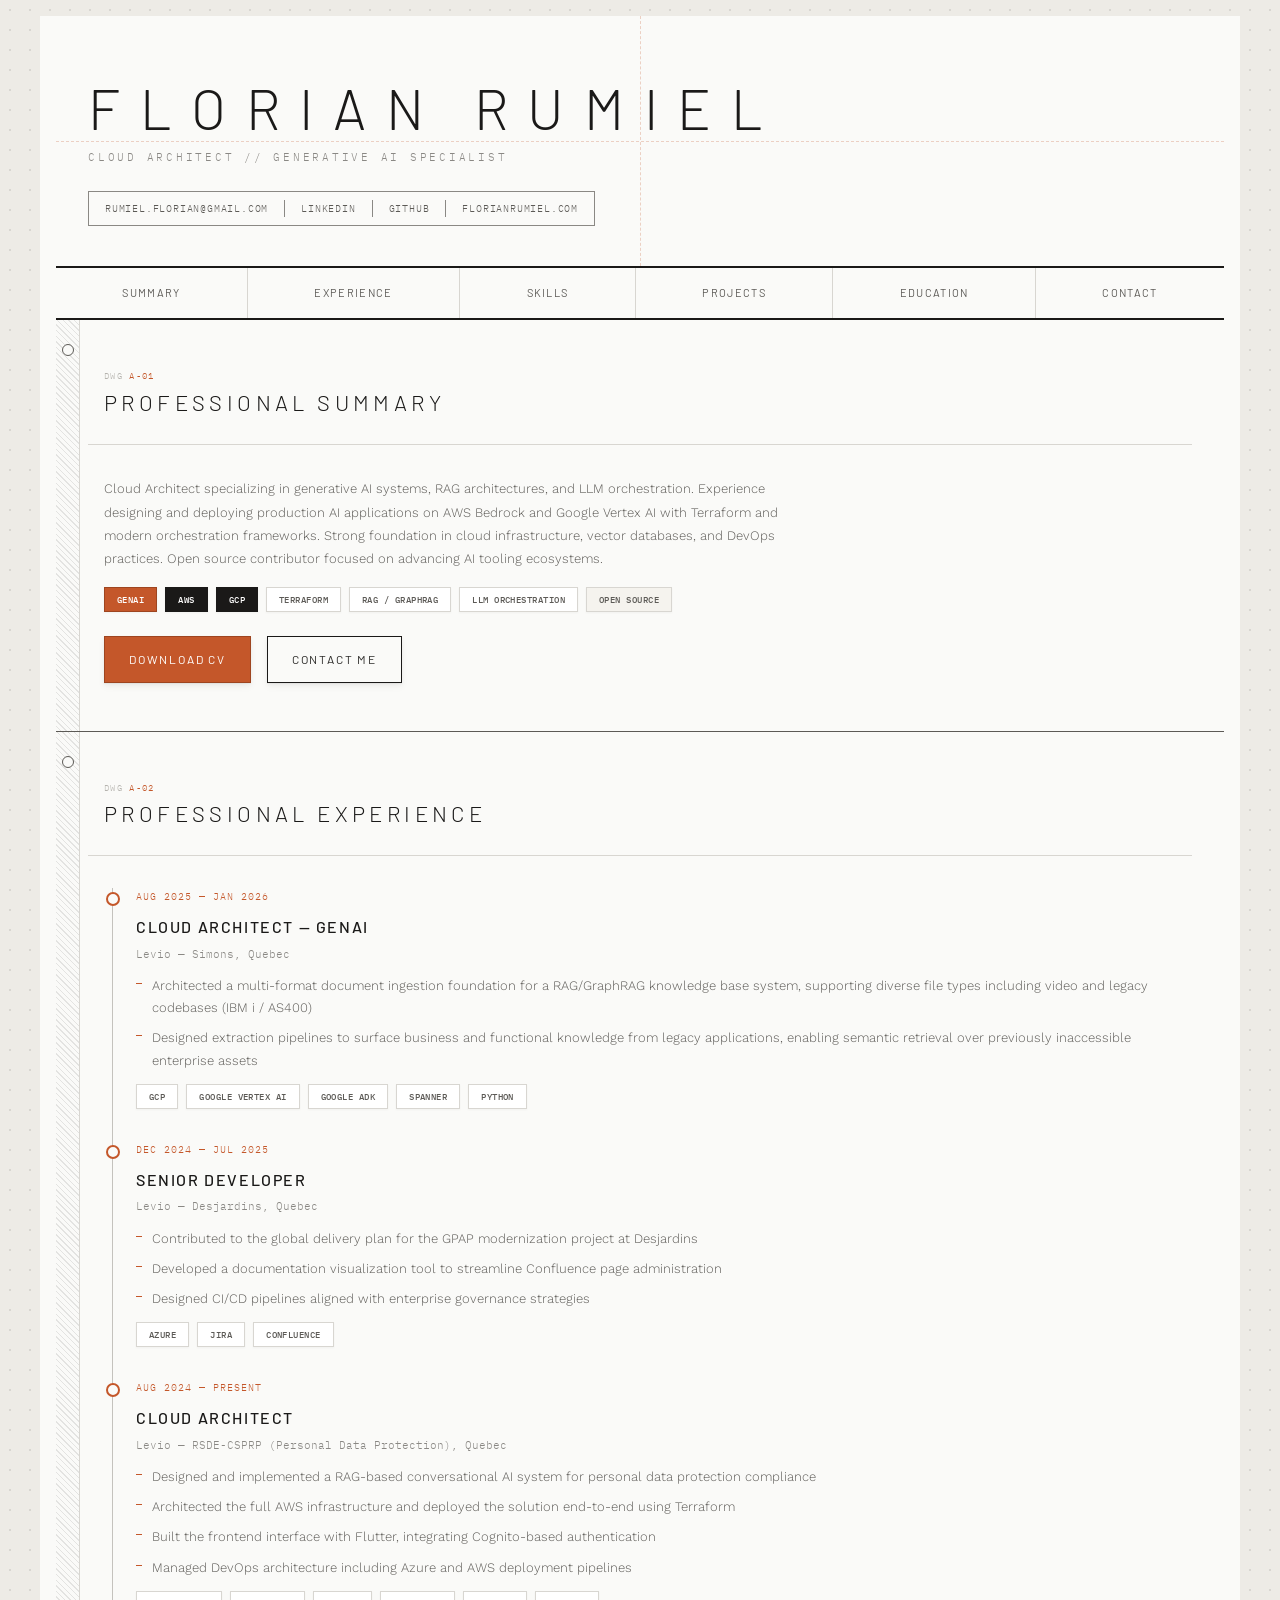
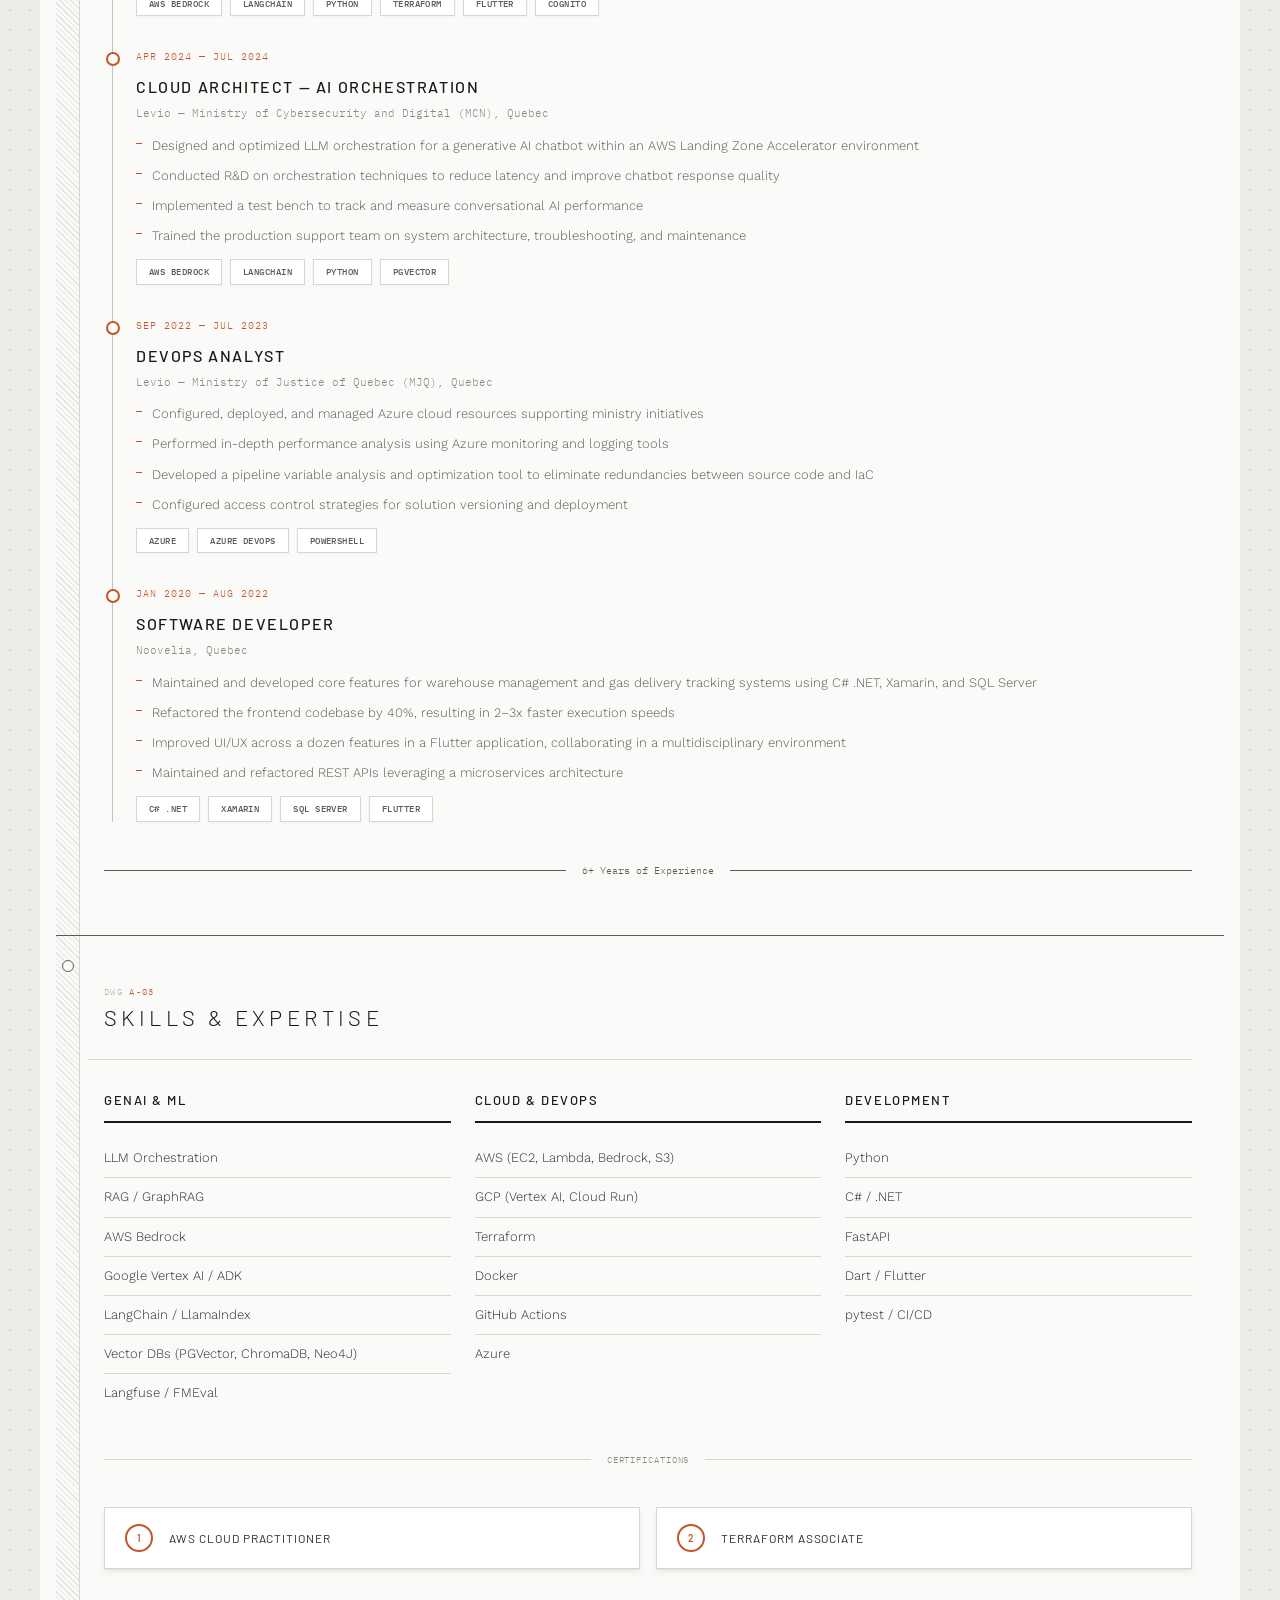
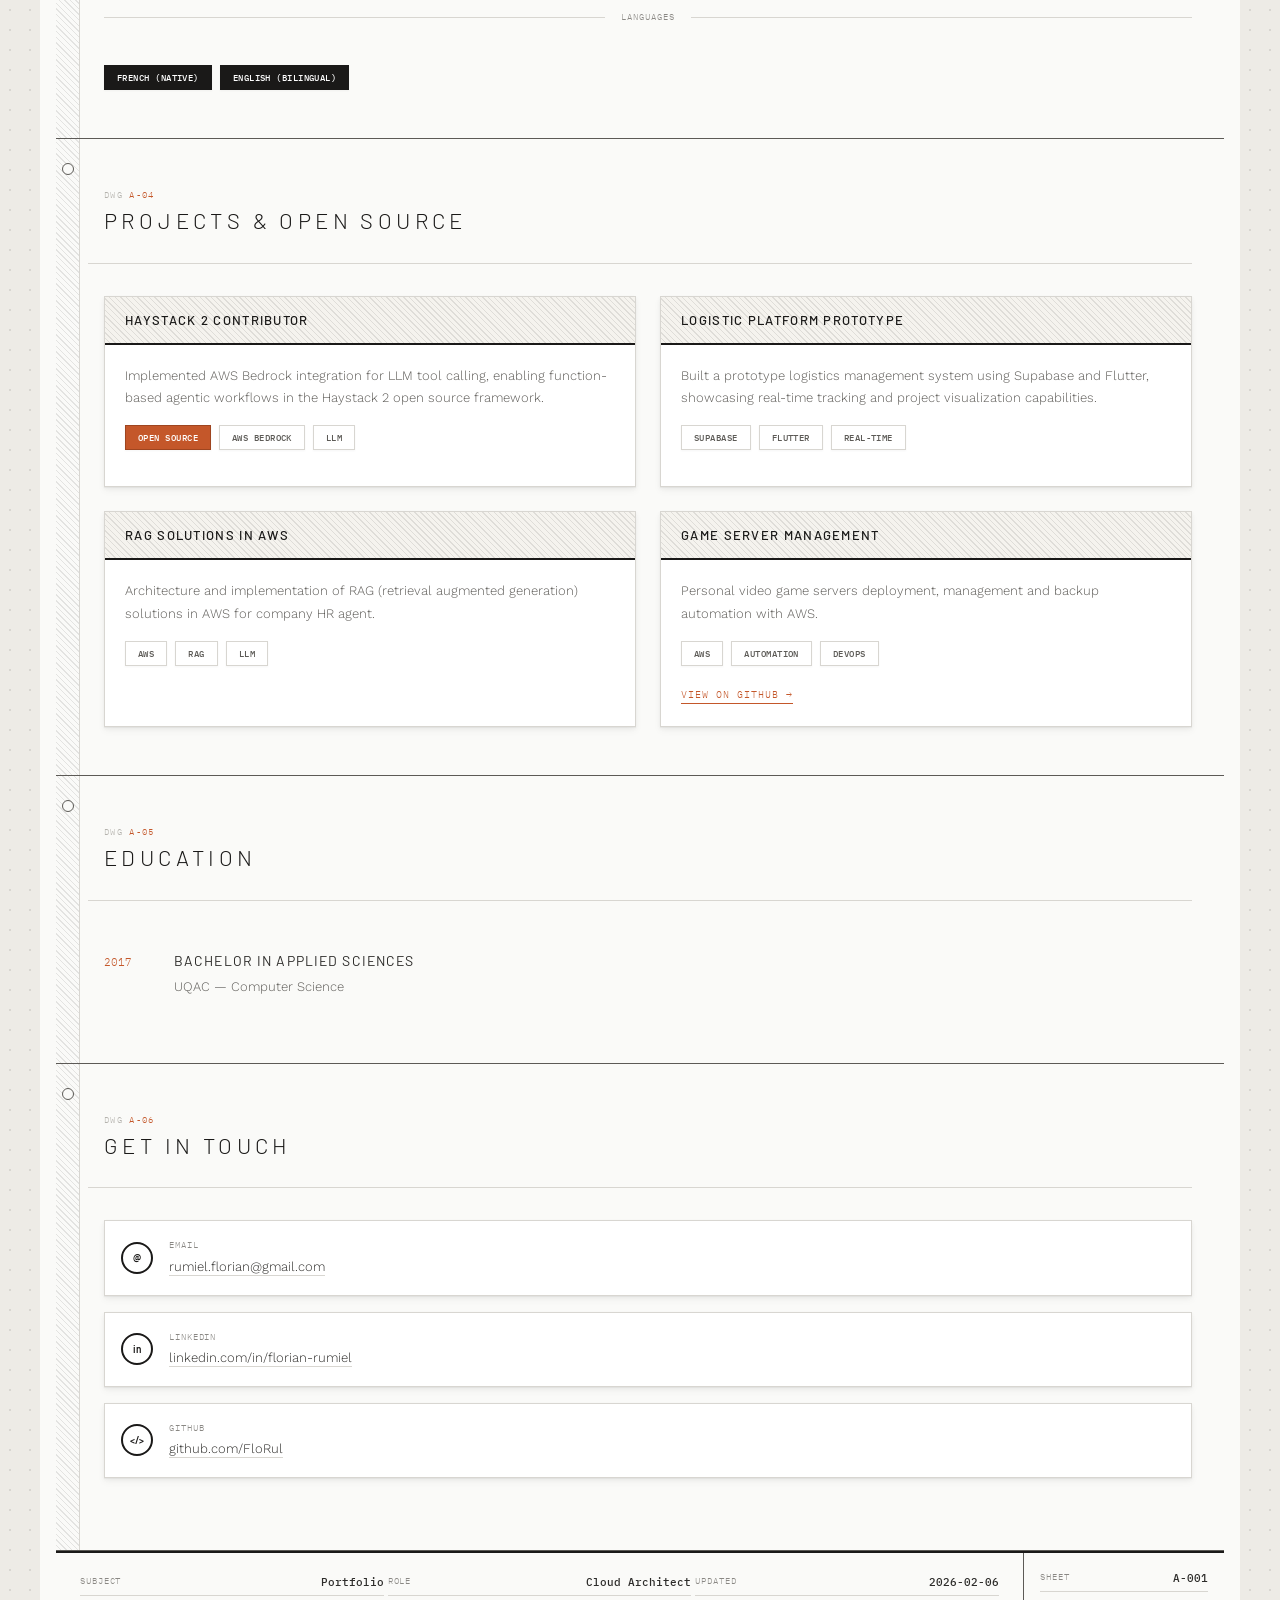
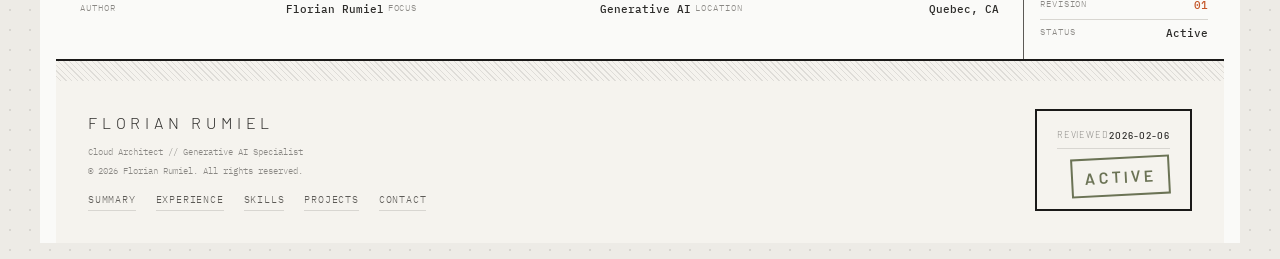
==== index.html @ 0f107bac "Fix: restore 'architect' wording broken by find-and-replace in 3cf6bc6 Co-Authored-By: Claude Opus 5" ====
<!DOCTYPE html>
<html lang="en">

<head>
    <meta charset="UTF-8">
    <meta name="viewport" content="width=device-width, initial-scale=1.0">
    <script src="https://app.rybbit.io/api/script.js" data-site-id="a4388474c2c6" defer></script>
    <title>Florian Rumiel | Cloud Architect &mdash; GenAI Specialist</title>
    <meta name="description"
        content="Florian Rumiel - Cloud Architect specializing in generative AI systems, RAG architectures, LLM orchestration, and cloud infrastructure automation on AWS and GCP">

    <!-- Open Graph Meta Tags -->
    <meta property="og:type" content="website">
    <meta property="og:title" content="Florian Rumiel | Cloud Architect &mdash; GenAI Specialist">
    <meta property="og:description"
        content="Cloud Architect specializing in generative AI systems, RAG architectures, and cloud infrastructure automation">
    <meta property="og:url" content="https://florian-rumiel.com">
    <meta property="og:site_name" content="Florian Rumiel Portfolio">

    <!-- Twitter Card Meta Tags -->
    <meta name="twitter:card" content="summary_large_image">
    <meta name="twitter:title" content="Florian Rumiel | Cloud Architect &mdash; GenAI Specialist">
    <meta name="twitter:description"
        content="Cloud Architect specializing in generative AI systems, RAG architectures, and cloud infrastructure automation">

    <!-- Additional SEO -->
    <meta name="author" content="Florian Rumiel">
    <meta name="keywords"
        content="Cloud Architect, GenAI, RAG Systems, LLM Orchestration, AWS Bedrock, Google Vertex AI, Terraform, Python, LangChain, GraphRAG">
    <link rel="canonical" href="https://florian-rumiel.com">

    <!-- Favicon -->
    <link rel="icon" href="assets/images/favicon.ico">

    <!-- Google Fonts -->
    <link rel="preconnect" href="https://fonts.googleapis.com">
    <link rel="preconnect" href="https://fonts.gstatic.com" crossorigin>
    <link
        href="https://fonts.googleapis.com/css2?family=Barlow:wght@300;400;500;600;700&family=IBM+Plex+Mono:wght@400;500&family=Work+Sans:wght@300;400;500&display=swap"
        rel="stylesheet">

    <!-- Structured Data (JSON-LD) -->
    <script type="application/ld+json">
    {
      "@context": "https://schema.org",
      "@type": "Person",
      "name": "Florian Rumiel",
      "jobTitle": "Cloud Architect - GenAI Specialist",
      "description": "Cloud Architect specializing in generative AI systems, RAG architectures, LLM orchestration, and cloud infrastructure automation",
      "url": "https://florian-rumiel.com",
      "email": "rumiel.florian@gmail.com",
      "alumniOf": [
        {
          "@type": "CollegeOrUniversity",
          "name": "UQAC",
          "address": {
            "@type": "PostalAddress",
            "addressCountry": "CA"
          }
        }
      ],
      "knowsAbout": [
        "Cloud Architecture",
        "Generative AI",
        "RAG Systems",
        "LLM Orchestration",
        "AWS Bedrock",
        "Google Vertex AI",
        "Terraform",
        "Python",
        "LangChain",
        "GraphRAG",
        "Vector Databases"
      ],
      "hasCredential": [
        {
          "@type": "EducationalOccupationalCredential",
          "name": "AWS Cloud Practitioner",
          "credentialCategory": "Professional Certification"
        },
        {
          "@type": "EducationalOccupationalCredential",
          "name": "Terraform Associate",
          "credentialCategory": "Professional Certification"
        }
      ],
      "sameAs": [
        "https://linkedin.com/in/florian-rumiel",
        "https://github.com/FloRul"
      ],
      "worksFor": {
        "@type": "Organization",
        "name": "Levio"
      }
    }
    </script>

    <style>
        /* ============================================
           FLORIAN RUMIEL -- PORTFOLIO
           ============================================
           Structure: Architectural Drawing system
           Background: Wireframe dotted canvas
           Colors: Knolling palette (rust, kraft, ink)
           ============================================ */

        :root {
            /* KNOLLING COLORS -- Surfaces */
            --surface-white: #FFFFFF;
            --surface-paper: #FAFAF8;
            --surface-kraft: #F5F3EE;
            --surface-linen: #EDEBE6;
            --surface-concrete: #E5E3DE;

            /* KNOLLING COLORS -- Shadows */
            --shadow-light: #D8D6D1;
            --shadow-medium: #C4C2BD;
            --shadow-dark: #9E9C97;

            /* KNOLLING COLORS -- Ink */
            --ink-black: #1A1918;
            --ink-dark: #2D2C2A;
            --ink-medium: #5C5A56;
            --ink-light: #8A8884;
            --ink-muted: #B5B3AE;

            /* KNOLLING COLORS -- Accent */
            --accent-rust: #C4572A;
            --accent-rust-light: #D97B52;
            --accent-rust-dark: #9E4520;

            /* KNOLLING COLORS -- Secondary */
            --accent-slate: #5B6B73;
            --accent-olive: #6B7355;

            /* ARCHITECTURAL DRAWING -- Hatching */
            --hatch-color: rgba(26, 25, 24, 0.10);
            --hatch-heavy: rgba(26, 25, 24, 0.20);

            /* ARCHITECTURAL DRAWING -- Line weights */
            --weight-hairline: 0.5px;
            --weight-thin: 1px;
            --weight-medium: 2px;
            --weight-bold: 3px;
            --weight-profile: 4px;

            /* ARCHITECTURAL DRAWING -- Typography */
            --font-heading: 'Barlow', 'Helvetica Neue', sans-serif;
            --font-body: 'Work Sans', 'Helvetica', sans-serif;
            --font-mono: 'IBM Plex Mono', 'Consolas', monospace;

            /* Spacing (4px base) */
            --space-1: 4px;
            --space-2: 8px;
            --space-3: 12px;
            --space-4: 16px;
            --space-5: 20px;
            --space-6: 24px;
            --space-7: 32px;
            --space-8: 40px;
            --space-9: 48px;
            --space-10: 64px;

            /* KNOLLING -- Object shadows */
            --shadow-object:
                0 1px 1px rgba(0, 0, 0, 0.04),
                0 2px 4px rgba(0, 0, 0, 0.04),
                0 4px 8px rgba(0, 0, 0, 0.04);
            --shadow-object-hover:
                0 2px 2px rgba(0, 0, 0, 0.04),
                0 4px 8px rgba(0, 0, 0, 0.06),
                0 8px 16px rgba(0, 0, 0, 0.06);
        }

        /* RESET */
        *,
        *::before,
        *::after {
            box-sizing: border-box;
            margin: 0;
            padding: 0;
        }

        html {
            font-size: 16px;
            scroll-behavior: smooth;
        }

        /* WIREFRAME BACKGROUND -- dotted canvas */
        body {
            font-family: var(--font-body);
            font-size: 0.875rem;
            font-weight: 300;
            line-height: 1.7;
            color: var(--ink-dark);
            background-color: var(--surface-linen);
            background-image: radial-gradient(circle, var(--shadow-light) 1px, transparent 1px);
            background-size: 20px 20px;
            min-height: 100vh;
            -webkit-font-smoothing: antialiased;
        }

        ::selection {
            background: var(--accent-rust);
            color: var(--surface-white);
        }

        a {
            color: var(--accent-rust);
            text-decoration: none;
            transition: color 0.15s ease;
        }

        a:hover {
            color: var(--accent-rust-dark);
        }

        /* ============================================
           DRAWING FRAME (Architectural)
           ============================================ */
        .page-wrapper {
            max-width: 1200px;
            margin: 0 auto;
            background: var(--surface-paper);
        }

        .drawing-frame {
            margin: var(--space-4);
            position: relative;
        }

        /* ============================================
           HEADER
           ============================================ */
        .site-header {
            position: relative;
            padding: var(--space-10) var(--space-7) var(--space-8);
            border-bottom: var(--weight-medium) solid var(--ink-black);
            background:
                linear-gradient(var(--shadow-light) var(--weight-hairline), transparent var(--weight-hairline)),
                linear-gradient(90deg, var(--shadow-light) var(--weight-hairline), transparent var(--weight-hairline)),
                var(--surface-paper);
            background-size: 20px 20px, 20px 20px, 100% 100%;
        }

        .site-header::before {
            content: '';
            position: absolute;
            top: 0;
            bottom: 0;
            left: 50%;
            border-left: var(--weight-hairline) dashed var(--accent-rust);
            opacity: 0.25;
        }

        .site-header::after {
            content: '';
            position: absolute;
            left: 0;
            right: 0;
            top: 50%;
            border-top: var(--weight-hairline) dashed var(--accent-rust);
            opacity: 0.25;
        }

        .header-content {
            position: relative;
            z-index: 1;
        }

        .site-header h1 {
            font-family: var(--font-heading);
            font-size: clamp(2rem, 5vw, 3.5rem);
            font-weight: 300;
            color: var(--ink-black);
            text-transform: uppercase;
            letter-spacing: 0.35em;
            margin-bottom: var(--space-3);
            line-height: 1;
        }

        .site-header .tagline {
            font-family: var(--font-mono);
            font-size: 0.6875rem;
            color: var(--ink-light);
            text-transform: uppercase;
            letter-spacing: 0.25em;
            margin-bottom: var(--space-6);
        }

        .header-meta {
            display: inline-flex;
            align-items: center;
            gap: var(--space-4);
            font-family: var(--font-mono);
            font-size: 0.625rem;
            color: var(--ink-medium);
            text-transform: uppercase;
            letter-spacing: 0.08em;
            border: var(--weight-thin) solid var(--ink-light);
            padding: var(--space-2) var(--space-4);
            background: var(--surface-paper);
            flex-wrap: wrap;
        }

        .header-meta a {
            color: var(--ink-medium);
        }

        .header-meta a:hover {
            color: var(--accent-rust);
        }

        .header-meta span {
            padding-right: var(--space-4);
            border-right: var(--weight-hairline) solid var(--ink-light);
        }

        .header-meta span:last-child {
            padding-right: 0;
            border-right: none;
        }

        /* ============================================
           NAVIGATION
           ============================================ */
        .nav-bar {
            display: flex;
            flex-wrap: wrap;
            border-bottom: var(--weight-medium) solid var(--ink-black);
            position: sticky;
            top: 0;
            z-index: 100;
            background: var(--surface-paper);
        }

        .nav-bar a {
            flex: 1 1 auto;
            padding: var(--space-4) var(--space-5);
            font-family: var(--font-heading);
            font-size: 0.6875rem;
            font-weight: 400;
            text-transform: uppercase;
            letter-spacing: 0.12em;
            color: var(--ink-medium);
            text-decoration: none;
            text-align: center;
            border-right: var(--weight-hairline) solid var(--shadow-light);
            transition: all 0.15s ease;
            position: relative;
        }

        .nav-bar a:last-child {
            border-right: none;
        }

        .nav-bar a:hover {
            background: var(--ink-black);
            color: var(--surface-paper);
        }

        .nav-bar a::after {
            content: '';
            position: absolute;
            bottom: 0;
            left: 0;
            right: 0;
            height: 0;
            background: var(--accent-rust);
            transition: height 0.15s ease;
        }

        .nav-bar a:hover::after {
            height: 2px;
        }

        @media (max-width: 768px) {
            .nav-bar a {
                flex: 1 1 33.33%;
                padding: var(--space-3);
                font-size: 0.5625rem;
            }
        }

        /* ============================================
           SECTIONS
           ============================================ */
        .section {
            padding: var(--space-9) var(--space-7);
            border-bottom: var(--weight-thin) solid var(--ink-medium);
            position: relative;
            background: var(--surface-paper);
        }

        .section::before {
            content: '';
            position: absolute;
            top: 0;
            left: 0;
            width: 24px;
            height: 100%;
            background-image: repeating-linear-gradient(45deg, transparent, transparent 3px, var(--hatch-color) 3px, var(--hatch-color) 4px);
            border-right: var(--weight-thin) solid var(--shadow-light);
        }

        .section::after {
            content: '';
            position: absolute;
            top: var(--space-6);
            left: 6px;
            width: 12px;
            height: 12px;
            background: var(--surface-paper);
            border: var(--weight-thin) solid var(--ink-medium);
            border-radius: 50%;
        }

        .section-header {
            margin-bottom: var(--space-7);
            padding-bottom: var(--space-5);
            border-bottom: var(--weight-hairline) solid var(--shadow-light);
            padding-left: var(--space-4);
        }

        .section-number {
            font-family: var(--font-mono);
            font-size: 0.5625rem;
            color: var(--accent-rust);
            text-transform: uppercase;
            letter-spacing: 0.15em;
            display: block;
            margin-bottom: var(--space-1);
        }

        .section-number::before {
            content: 'DWG ';
            color: var(--ink-muted);
        }

        .section-title {
            font-family: var(--font-heading);
            font-size: 1.375rem;
            font-weight: 300;
            text-transform: uppercase;
            letter-spacing: 0.2em;
            color: var(--ink-black);
            margin-bottom: var(--space-2);
        }

        .section-description {
            font-size: 0.8125rem;
            font-weight: 300;
            color: var(--ink-medium);
            max-width: 680px;
            line-height: 1.8;
        }

        @media (max-width: 768px) {
            .section {
                padding: var(--space-7) var(--space-4) var(--space-7) var(--space-8);
            }
        }

        /* ============================================
           TYPOGRAPHY
           ============================================ */
        h1,
        h2,
        h3,
        h4,
        h5,
        h6 {
            font-family: var(--font-heading);
            font-weight: 300;
            line-height: 1.3;
            color: var(--ink-black);
            text-transform: uppercase;
            letter-spacing: 0.08em;
        }

        h2 {
            font-size: 1.5rem;
            letter-spacing: 0.15em;
        }

        h3 {
            font-size: 1.125rem;
            letter-spacing: 0.12em;
        }

        h4 {
            font-size: 0.9375rem;
            letter-spacing: 0.1em;
            font-weight: 400;
        }

        p {
            margin-bottom: var(--space-4);
        }

        .text-mono {
            font-family: var(--font-mono);
        }

        /* ============================================
           DIMENSION LINES
           ============================================ */
        .dimension {
            display: flex;
            align-items: center;
            color: var(--ink-medium);
            font-family: var(--font-mono);
            font-size: 0.625rem;
            padding: var(--space-2) 0;
        }

        .dimension::before,
        .dimension::after {
            content: '';
            flex: 1;
            height: var(--weight-hairline);
            background: var(--ink-medium);
        }

        .dimension::before {
            margin-right: var(--space-2);
        }

        .dimension::after {
            margin-left: var(--space-2);
        }

        .dimension-value {
            white-space: nowrap;
            padding: 0 var(--space-2);
            background: var(--surface-paper);
        }

        /* ============================================
           BADGES (Knolling-styled)
           ============================================ */
        .badge {
            font-family: var(--font-mono);
            font-size: 0.5625rem;
            font-weight: 500;
            text-transform: uppercase;
            letter-spacing: 0.05em;
            padding: var(--space-1) var(--space-3);
            display: inline-flex;
            align-items: center;
            gap: var(--space-1);
            background: var(--surface-white);
            border: 1px solid var(--shadow-light);
            color: var(--ink-medium);
            box-shadow: 0 1px 2px rgba(0, 0, 0, 0.04);
        }

        .badge-accent {
            background: var(--accent-rust);
            border-color: var(--accent-rust-dark);
            color: var(--surface-white);
        }

        .badge-dark {
            background: var(--ink-black);
            border-color: var(--ink-black);
            color: var(--surface-white);
        }

        .badge-kraft {
            background: var(--surface-kraft);
            border-color: var(--shadow-light);
        }

        .badge-row {
            display: flex;
            flex-wrap: wrap;
            gap: var(--space-2);
        }

        /* ============================================
           CARDS (Knolling object style)
           ============================================ */
        .card {
            background: var(--surface-white);
            border: 1px solid var(--shadow-light);
            box-shadow: var(--shadow-object);
            transition: all 0.2s ease;
        }

        .card:hover {
            transform: translateY(-2px);
            box-shadow: var(--shadow-object-hover);
        }

        .card-header {
            padding: var(--space-3) var(--space-5);
            background: var(--surface-kraft);
            border-bottom: 1px solid var(--shadow-light);
            font-family: var(--font-heading);
            font-size: 0.6875rem;
            font-weight: 500;
            text-transform: uppercase;
            letter-spacing: 0.12em;
            color: var(--ink-dark);
            display: flex;
            align-items: center;
            justify-content: space-between;
        }

        .card-body {
            padding: var(--space-5);
        }

        .card-footer {
            padding: var(--space-3) var(--space-5);
            background: var(--surface-kraft);
            border-top: var(--weight-hairline) solid var(--shadow-light);
            font-family: var(--font-mono);
            font-size: 0.625rem;
            color: var(--ink-light);
        }

        .cards-grid {
            display: grid;
            grid-template-columns: repeat(2, 1fr);
            gap: var(--space-6);
        }

        @media (max-width: 768px) {
            .cards-grid {
                grid-template-columns: 1fr;
            }
        }

        /* ============================================
           BUTTONS
           ============================================ */
        .btn {
            font-family: var(--font-heading);
            font-size: 0.75rem;
            font-weight: 400;
            text-transform: uppercase;
            letter-spacing: 0.15em;
            padding: var(--space-3) var(--space-6);
            border: var(--weight-thin) solid var(--ink-black);
            cursor: pointer;
            display: inline-flex;
            align-items: center;
            justify-content: center;
            gap: var(--space-2);
            text-decoration: none;
            transition: all 0.15s ease;
            background: var(--surface-paper);
            color: var(--ink-dark);
            box-shadow: var(--shadow-object);
        }

        .btn:hover {
            transform: translateY(-1px);
            box-shadow: var(--shadow-object-hover);
            color: var(--ink-dark);
        }

        .btn-primary {
            background: var(--accent-rust);
            border-color: var(--accent-rust-dark);
            color: var(--surface-white);
        }

        .btn-primary:hover {
            background: var(--accent-rust-dark);
            color: var(--surface-white);
        }

        .btn-dark {
            background: var(--ink-black);
            color: var(--surface-paper);
            border-color: var(--ink-black);
        }

        .btn-dark:hover {
            background: var(--ink-dark);
            color: var(--surface-paper);
        }

        .btn-sm {
            font-size: 0.625rem;
            padding: var(--space-2) var(--space-4);
        }

        .button-row {
            display: flex;
            flex-wrap: wrap;
            gap: var(--space-4);
        }

        /* ============================================
           EXPERIENCE TIMELINE
           ============================================ */
        .timeline {
            position: relative;
            padding-left: var(--space-7);
        }

        .timeline::before {
            content: '';
            position: absolute;
            left: 8px;
            top: 0;
            bottom: 0;
            width: var(--weight-thin);
            background: var(--shadow-medium);
        }

        .timeline-item {
            position: relative;
            margin-bottom: var(--space-7);
        }

        .timeline-item::before {
            content: '';
            position: absolute;
            left: calc(-1 * var(--space-7) + 2px);
            top: 4px;
            width: 14px;
            height: 14px;
            background: var(--surface-paper);
            border: var(--weight-medium) solid var(--accent-rust);
            border-radius: 50%;
            z-index: 1;
        }

        .timeline-date {
            font-family: var(--font-mono);
            font-size: 0.625rem;
            color: var(--accent-rust);
            text-transform: uppercase;
            letter-spacing: 0.1em;
            margin-bottom: var(--space-2);
        }

        .timeline-title {
            font-family: var(--font-heading);
            font-size: 1rem;
            font-weight: 500;
            text-transform: uppercase;
            letter-spacing: 0.1em;
            color: var(--ink-black);
            margin-bottom: var(--space-1);
        }

        .timeline-company {
            font-family: var(--font-mono);
            font-size: 0.6875rem;
            color: var(--ink-light);
            margin-bottom: var(--space-3);
        }

        .timeline-body ul {
            list-style: none;
            padding: 0;
        }

        .timeline-body li {
            position: relative;
            padding-left: var(--space-4);
            margin-bottom: var(--space-2);
            font-size: 0.8125rem;
            font-weight: 300;
            color: var(--ink-medium);
            line-height: 1.7;
        }

        .timeline-body li::before {
            content: '';
            position: absolute;
            left: 0;
            top: 8px;
            width: 6px;
            height: var(--weight-thin);
            background: var(--accent-rust);
        }

        .timeline-tech {
            margin-top: var(--space-3);
        }

        /* ============================================
           SKILLS
           ============================================ */
        .skills-grid {
            display: grid;
            grid-template-columns: repeat(3, 1fr);
            gap: var(--space-6);
        }

        @media (max-width: 768px) {
            .skills-grid {
                grid-template-columns: 1fr;
            }
        }

        .skill-category h4 {
            font-family: var(--font-heading);
            font-size: 0.8125rem;
            font-weight: 500;
            text-transform: uppercase;
            letter-spacing: 0.12em;
            color: var(--ink-black);
            padding-bottom: var(--space-3);
            margin-bottom: var(--space-4);
            border-bottom: var(--weight-medium) solid var(--ink-black);
        }

        .skill-list {
            list-style: none;
            padding: 0;
        }

        .skill-list li {
            padding: var(--space-2) 0;
            border-bottom: var(--weight-hairline) solid var(--shadow-light);
            font-size: 0.8125rem;
            font-weight: 300;
            color: var(--ink-dark);
        }

        .skill-list li:last-child {
            border-bottom: none;
        }

        /* ============================================
           CERTIFICATIONS
           ============================================ */
        .cert-grid {
            display: grid;
            grid-template-columns: repeat(2, 1fr);
            gap: var(--space-4);
        }

        @media (max-width: 768px) {
            .cert-grid {
                grid-template-columns: 1fr;
            }
        }

        .cert-item {
            background: var(--surface-white);
            border: 1px solid var(--shadow-light);
            padding: var(--space-4) var(--space-5);
            box-shadow: var(--shadow-object);
            display: flex;
            align-items: center;
            gap: var(--space-4);
            transition: all 0.2s ease;
        }

        .cert-item:hover {
            transform: translateY(-1px);
            box-shadow: var(--shadow-object-hover);
        }

        .cert-marker {
            width: 28px;
            height: 28px;
            border: var(--weight-medium) solid var(--accent-rust);
            border-radius: 50%;
            display: flex;
            align-items: center;
            justify-content: center;
            font-family: var(--font-heading);
            font-size: 0.625rem;
            font-weight: 600;
            color: var(--accent-rust);
            flex-shrink: 0;
        }

        .cert-name {
            font-family: var(--font-heading);
            font-size: 0.75rem;
            font-weight: 400;
            text-transform: uppercase;
            letter-spacing: 0.08em;
            color: var(--ink-dark);
        }

        /* ============================================
           PROJECTS
           ============================================ */
        .projects-grid {
            display: grid;
            grid-template-columns: repeat(2, 1fr);
            gap: var(--space-6);
        }

        @media (max-width: 768px) {
            .projects-grid {
                grid-template-columns: 1fr;
            }
        }

        .project-card {
            background: var(--surface-white);
            border: 1px solid var(--shadow-light);
            box-shadow: var(--shadow-object);
            transition: all 0.2s ease;
        }

        .project-card:hover {
            transform: translateY(-2px);
            box-shadow: var(--shadow-object-hover);
        }

        .project-card-header {
            padding: var(--space-3) var(--space-5);
            background-image: repeating-linear-gradient(45deg, transparent, transparent 3px, var(--hatch-color) 3px, var(--hatch-color) 4px);
            background-color: var(--surface-kraft);
            border-bottom: var(--weight-medium) solid var(--ink-black);
            font-family: var(--font-heading);
            font-size: 0.8125rem;
            font-weight: 500;
            text-transform: uppercase;
            letter-spacing: 0.1em;
            color: var(--ink-black);
        }

        .project-card-body {
            padding: var(--space-5);
        }

        .project-card-body p {
            font-size: 0.8125rem;
            font-weight: 300;
            color: var(--ink-medium);
            line-height: 1.7;
            margin-bottom: var(--space-4);
        }

        .project-link {
            font-family: var(--font-mono);
            font-size: 0.625rem;
            color: var(--accent-rust);
            text-transform: uppercase;
            letter-spacing: 0.1em;
            text-decoration: none;
            border-bottom: var(--weight-thin) solid var(--accent-rust);
            padding-bottom: 2px;
        }

        .project-link:hover {
            color: var(--accent-rust-dark);
            border-color: var(--accent-rust-dark);
        }

        /* ============================================
           EDUCATION
           ============================================ */
        .education-item {
            display: flex;
            gap: var(--space-5);
            align-items: baseline;
            padding: var(--space-4) 0;
            border-bottom: var(--weight-hairline) solid var(--shadow-light);
        }

        .education-item:last-child {
            border-bottom: none;
        }

        .edu-year {
            font-family: var(--font-mono);
            font-size: 0.6875rem;
            color: var(--accent-rust);
            min-width: 50px;
            flex-shrink: 0;
        }

        .edu-title {
            font-family: var(--font-heading);
            font-size: 0.875rem;
            font-weight: 400;
            text-transform: uppercase;
            letter-spacing: 0.08em;
            color: var(--ink-dark);
        }

        .edu-detail {
            font-size: 0.8125rem;
            font-weight: 300;
            color: var(--ink-medium);
            margin-top: var(--space-1);
        }

        /* ============================================
           CONTACT
           ============================================ */
        .contact-grid {
            display: grid;
            grid-template-columns: 1fr;
            gap: var(--space-7);
        }

        .contact-item {
            display: flex;
            align-items: center;
            gap: var(--space-4);
            padding: var(--space-4);
            background: var(--surface-white);
            border: 1px solid var(--shadow-light);
            box-shadow: var(--shadow-object);
            transition: all 0.2s ease;
        }

        .contact-item:hover {
            transform: translateY(-1px);
            box-shadow: var(--shadow-object-hover);
        }

        .contact-marker {
            width: 32px;
            height: 32px;
            border: var(--weight-medium) solid var(--ink-black);
            border-radius: 50%;
            display: flex;
            align-items: center;
            justify-content: center;
            font-family: var(--font-heading);
            font-size: 0.625rem;
            font-weight: 600;
            color: var(--ink-black);
            flex-shrink: 0;
        }

        .contact-label {
            font-family: var(--font-mono);
            font-size: 0.5625rem;
            text-transform: uppercase;
            letter-spacing: 0.1em;
            color: var(--ink-light);
            display: block;
            margin-bottom: 2px;
        }

        .contact-value {
            font-family: var(--font-body);
            font-size: 0.8125rem;
            color: var(--ink-dark);
        }

        .contact-value a {
            color: var(--ink-dark);
            border-bottom: var(--weight-hairline) solid var(--shadow-light);
            padding-bottom: 1px;
        }

        .contact-value a:hover {
            color: var(--accent-rust);
            border-color: var(--accent-rust);
        }

        /* ============================================
           TITLE BLOCK (Architectural)
           ============================================ */
        .title-block {
            display: grid;
            grid-template-columns: 1fr auto;
            border-top: var(--weight-medium) solid var(--ink-black);
            font-family: var(--font-mono);
            font-size: 0.6875rem;
        }

        .title-block-main {
            padding: var(--space-4) var(--space-6);
            display: grid;
            grid-template-columns: 1fr 1fr 1fr;
            gap: var(--space-1);
            border-right: var(--weight-thin) solid var(--ink-medium);
        }

        .title-block-info {
            padding: var(--space-3) var(--space-4);
            min-width: 200px;
        }

        .title-block-row {
            display: flex;
            justify-content: space-between;
            padding: var(--space-1) 0;
            border-bottom: var(--weight-hairline) solid var(--shadow-light);
        }

        .title-block-row:last-child {
            border-bottom: none;
        }

        .title-block-label {
            font-size: 0.5625rem;
            text-transform: uppercase;
            letter-spacing: 0.1em;
            color: var(--ink-light);
        }

        .title-block-value {
            font-weight: 500;
            color: var(--ink-dark);
        }

        @media (max-width: 768px) {
            .title-block {
                grid-template-columns: 1fr;
            }

            .title-block-main {
                grid-template-columns: 1fr;
                border-right: none;
                border-bottom: var(--weight-thin) solid var(--ink-medium);
            }
        }

        /* ============================================
           FOOTER (Architectural)
           ============================================ */
        .site-footer {
            padding: var(--space-7);
            background: var(--surface-kraft);
            border-top: var(--weight-medium) solid var(--ink-black);
            position: relative;
        }

        .site-footer::before {
            content: '';
            position: absolute;
            top: 0;
            left: 0;
            right: 0;
            height: 20px;
            background-image: repeating-linear-gradient(45deg, transparent, transparent 3px, var(--hatch-color) 3px, var(--hatch-color) 4px);
        }

        .footer-content {
            display: grid;
            grid-template-columns: 1fr auto;
            gap: var(--space-7);
            align-items: end;
            margin-top: var(--space-4);
        }

        .footer-logo {
            font-family: var(--font-heading);
            font-size: 1rem;
            font-weight: 300;
            color: var(--ink-dark);
            letter-spacing: 0.3em;
            text-transform: uppercase;
            margin-bottom: var(--space-2);
        }

        .site-footer p {
            font-family: var(--font-mono);
            font-size: 0.5625rem;
            color: var(--ink-light);
            margin-bottom: var(--space-1);
        }

        .footer-links {
            display: flex;
            gap: var(--space-5);
            margin-top: var(--space-3);
        }

        .footer-links a {
            font-family: var(--font-mono);
            font-size: 0.625rem;
            color: var(--ink-medium);
            text-transform: uppercase;
            letter-spacing: 0.08em;
            text-decoration: none;
            border-bottom: var(--weight-hairline) solid var(--shadow-light);
            padding-bottom: 2px;
            transition: all 0.15s ease;
        }

        .footer-links a:hover {
            color: var(--accent-rust);
            border-color: var(--accent-rust);
        }

        .footer-stamp {
            text-align: right;
            padding: var(--space-3) var(--space-5);
            border: var(--weight-medium) solid var(--ink-black);
            font-family: var(--font-heading);
            font-size: 0.625rem;
            text-transform: uppercase;
            letter-spacing: 0.1em;
            color: var(--ink-dark);
        }

        .footer-stamp .stamp-status {
            font-size: 1rem;
            font-weight: 600;
            letter-spacing: 0.2em;
            color: var(--accent-olive);
            border: var(--weight-medium) solid var(--accent-olive);
            padding: var(--space-1) var(--space-3);
            display: inline-block;
            margin-top: var(--space-2);
            transform: rotate(-3deg);
        }

        @media (max-width: 768px) {
            .footer-content {
                grid-template-columns: 1fr;
            }

            .footer-stamp {
                text-align: left;
            }
        }

        /* ============================================
           UTILITIES
           ============================================ */
        .mb-sm {
            margin-bottom: var(--space-2);
        }

        .mb-md {
            margin-bottom: var(--space-4);
        }

        .mb-lg {
            margin-bottom: var(--space-6);
        }

        .mt-md {
            margin-top: var(--space-4);
        }

        .mt-lg {
            margin-top: var(--space-6);
        }

        .divider {
            display: flex;
            align-items: center;
            gap: var(--space-4);
            padding: var(--space-4) 0;
        }

        .divider::before,
        .divider::after {
            content: '';
            flex: 1;
            height: var(--weight-hairline);
            background: var(--shadow-light);
        }

        .divider-symbol {
            font-family: var(--font-mono);
            font-size: 0.5625rem;
            color: var(--ink-light);
            letter-spacing: 0.1em;
        }

        .content-pad {
            padding-left: var(--space-4);
        }

        /* Skip nav for accessibility */
        .skip-nav {
            position: absolute;
            top: -40px;
            left: 0;
            background: var(--ink-black);
            color: var(--surface-white);
            padding: var(--space-2) var(--space-4);
            z-index: 1000;
            font-family: var(--font-mono);
            font-size: 0.75rem;
        }

        .skip-nav:focus {
            top: 0;
        }

        /* Scrollbar */
        ::-webkit-scrollbar {
            width: 8px;
            height: 8px;
        }

        ::-webkit-scrollbar-track {
            background: var(--surface-kraft);
        }

        ::-webkit-scrollbar-thumb {
            background: var(--shadow-medium);
        }

        ::-webkit-scrollbar-thumb:hover {
            background: var(--shadow-dark);
        }
    </style>
</head>

<body>
    <a href="#main-content" class="skip-nav">Skip to main content</a>

    <div class="page-wrapper">
        <div class="drawing-frame">

            <!-- HEADER -->
            <header class="site-header">
                <div class="header-content">
                    <h1>Florian Rumiel</h1>
                    <p class="tagline">Cloud Architect // Generative AI Specialist</p>
                    <div class="header-meta">
                        <span><a href="mailto:rumiel.florian@gmail.com">rumiel.florian@gmail.com</a></span>
                        <span><a href="https://linkedin.com/in/florian-rumiel" target="_blank"
                                rel="noopener">LinkedIn</a></span>
                        <span><a href="https://github.com/FloRul" target="_blank" rel="noopener">GitHub</a></span>
                        <span><a href="https://florian-rumiel.com">florianrumiel.com</a></span>
                    </div>
                </div>
            </header>

            <!-- NAVIGATION -->
            <nav class="nav-bar" role="navigation" aria-label="Main navigation">
                <a href="#summary">Summary</a>
                <a href="#experience">Experience</a>
                <a href="#skills">Skills</a>
                <a href="#projects">Projects</a>
                <a href="#education">Education</a>
                <a href="#contact">Contact</a>
            </nav>

            <!-- MAIN CONTENT -->
            <main id="main-content">

                <!-- 01. PROFESSIONAL SUMMARY -->
                <section class="section" id="summary">
                    <div class="section-header">
                        <span class="section-number">A-01</span>
                        <h2 class="section-title">Professional Summary</h2>
                    </div>
                    <div class="content-pad">
                        <p class="section-description">
                            Cloud Architect specializing in generative AI systems, RAG architectures, and LLM
                            orchestration. Experience designing and deploying production AI applications on AWS Bedrock
                            and Google Vertex AI with Terraform and modern orchestration frameworks. Strong foundation
                            in
                            cloud infrastructure, vector databases, and DevOps practices. Open source contributor
                            focused
                            on advancing AI tooling ecosystems.
                        </p>
                        <div class="badge-row mt-md">
                            <span class="badge badge-accent">GenAI</span>
                            <span class="badge badge-dark">AWS</span>
                            <span class="badge badge-dark">GCP</span>
                            <span class="badge">Terraform</span>
                            <span class="badge">RAG / GraphRAG</span>
                            <span class="badge">LLM Orchestration</span>
                            <span class="badge badge-kraft">Open Source</span>
                        </div>
                        <div class="button-row mt-lg">
                            <a href="resume/resume.pdf" class="btn btn-primary" download>Download CV</a>
                            <a href="#contact" class="btn">Contact Me</a>
                        </div>
                    </div>
                </section>

                <!-- 02. PROFESSIONAL EXPERIENCE -->
                <section class="section" id="experience">
                    <div class="section-header">
                        <span class="section-number">A-02</span>
                        <h2 class="section-title">Professional Experience</h2>
                    </div>
                    <div class="content-pad">
                        <div class="timeline">

                            <div class="timeline-item">
                                <div class="timeline-date">Aug 2025 &mdash; Jan 2026</div>
                                <div class="timeline-title">Cloud Architect &mdash; GenAI</div>
                                <div class="timeline-company">Levio &mdash; Simons, Quebec</div>
                                <div class="timeline-body">
                                    <ul>
                                        <li>Architected a multi-format document ingestion foundation for a RAG/GraphRAG
                                            knowledge base system, supporting diverse file types including video and
                                            legacy codebases (IBM i / AS400)</li>
                                        <li>Designed extraction pipelines to surface business and functional knowledge
                                            from legacy applications, enabling semantic retrieval over previously
                                            inaccessible enterprise assets</li>
                                    </ul>
                                    <div class="badge-row timeline-tech">
                                        <span class="badge">GCP</span>
                                        <span class="badge">Google Vertex AI</span>
                                        <span class="badge">Google ADK</span>
                                        <span class="badge">Spanner</span>
                                        <span class="badge">Python</span>
                                    </div>
                                </div>
                            </div>

                            <div class="timeline-item">
                                <div class="timeline-date">Dec 2024 &mdash; Jul 2025</div>
                                <div class="timeline-title">Senior Developer</div>
                                <div class="timeline-company">Levio &mdash; Desjardins, Quebec</div>
                                <div class="timeline-body">
                                    <ul>
                                        <li>Contributed to the global delivery plan for the GPAP modernization project
                                            at Desjardins</li>
                                        <li>Developed a documentation visualization tool to streamline Confluence page
                                            administration</li>
                                        <li>Designed CI/CD pipelines aligned with enterprise governance strategies</li>
                                    </ul>
                                    <div class="badge-row timeline-tech">
                                        <span class="badge">Azure</span>
                                        <span class="badge">Jira</span>
                                        <span class="badge">Confluence</span>
                                    </div>
                                </div>
                            </div>

                            <div class="timeline-item">
                                <div class="timeline-date">Aug 2024 &mdash; Present</div>
                                <div class="timeline-title">Cloud Architect</div>
                                <div class="timeline-company">Levio &mdash; RSDE-CSPRP (Personal Data Protection),
                                    Quebec</div>
                                <div class="timeline-body">
                                    <ul>
                                        <li>Designed and implemented a RAG-based conversational AI system for personal
                                            data protection compliance</li>
                                        <li>Architected the full AWS infrastructure and deployed the solution
                                            end-to-end
                                            using Terraform</li>
                                        <li>Built the frontend interface with Flutter, integrating Cognito-based
                                            authentication</li>
                                        <li>Managed DevOps architecture including Azure and AWS deployment pipelines
                                        </li>
                                    </ul>
                                    <div class="badge-row timeline-tech">
                                        <span class="badge">AWS Bedrock</span>
                                        <span class="badge">LangChain</span>
                                        <span class="badge">Python</span>
                                        <span class="badge">Terraform</span>
                                        <span class="badge">Flutter</span>
                                        <span class="badge">Cognito</span>
                                    </div>
                                </div>
                            </div>

                            <div class="timeline-item">
                                <div class="timeline-date">Apr 2024 &mdash; Jul 2024</div>
                                <div class="timeline-title">Cloud Architect &mdash; AI Orchestration</div>
                                <div class="timeline-company">Levio &mdash; Ministry of Cybersecurity and Digital (MCN),
                                    Quebec</div>
                                <div class="timeline-body">
                                    <ul>
                                        <li>Designed and optimized LLM orchestration for a generative AI chatbot within
                                            an AWS Landing Zone Accelerator environment</li>
                                        <li>Conducted R&D on orchestration techniques to reduce latency and improve
                                            chatbot response quality</li>
                                        <li>Implemented a test bench to track and measure conversational AI performance
                                        </li>
                                        <li>Trained the production support team on system architecture,
                                            troubleshooting,
                                            and maintenance</li>
                                    </ul>
                                    <div class="badge-row timeline-tech">
                                        <span class="badge">AWS Bedrock</span>
                                        <span class="badge">LangChain</span>
                                        <span class="badge">Python</span>
                                        <span class="badge">PGVector</span>
                                    </div>
                                </div>
                            </div>

                            <div class="timeline-item">
                                <div class="timeline-date">Sep 2022 &mdash; Jul 2023</div>
                                <div class="timeline-title">DevOps Analyst</div>
                                <div class="timeline-company">Levio &mdash; Ministry of Justice of Quebec (MJQ),
                                    Quebec</div>
                                <div class="timeline-body">
                                    <ul>
                                        <li>Configured, deployed, and managed Azure cloud resources supporting ministry
                                            initiatives</li>
                                        <li>Performed in-depth performance analysis using Azure monitoring and logging
                                            tools</li>
                                        <li>Developed a pipeline variable analysis and optimization tool to eliminate
                                            redundancies between source code and IaC</li>
                                        <li>Configured access control strategies for solution versioning and deployment
                                        </li>
                                    </ul>
                                    <div class="badge-row timeline-tech">
                                        <span class="badge">Azure</span>
                                        <span class="badge">Azure DevOps</span>
                                        <span class="badge">PowerShell</span>
                                    </div>
                                </div>
                            </div>

                            <div class="timeline-item">
                                <div class="timeline-date">Jan 2020 &mdash; Aug 2022</div>
                                <div class="timeline-title">Software Developer</div>
                                <div class="timeline-company">Noovelia, Quebec</div>
                                <div class="timeline-body">
                                    <ul>
                                        <li>Maintained and developed core features for warehouse management and gas
                                            delivery tracking systems using C# .NET, Xamarin, and SQL Server</li>
                                        <li>Refactored the frontend codebase by 40%, resulting in 2&ndash;3x faster
                                            execution speeds</li>
                                        <li>Improved UI/UX across a dozen features in a Flutter application,
                                            collaborating in a multidisciplinary environment</li>
                                        <li>Maintained and refactored REST APIs leveraging a microservices architecture
                                        </li>
                                    </ul>
                                    <div class="badge-row timeline-tech">
                                        <span class="badge">C# .NET</span>
                                        <span class="badge">Xamarin</span>
                                        <span class="badge">SQL Server</span>
                                        <span class="badge">Flutter</span>
                                    </div>
                                </div>
                            </div>

                        </div>
                        <div class="dimension mt-md"><span class="dimension-value">6+ Years of Experience</span></div>
                    </div>
                </section>

                <!-- 03. SKILLS & EXPERTISE -->
                <section class="section" id="skills">
                    <div class="section-header">
                        <span class="section-number">A-03</span>
                        <h2 class="section-title">Skills & Expertise</h2>
                    </div>
                    <div class="content-pad">
                        <div class="skills-grid">
                            <div class="skill-category">
                                <h4>GenAI & ML</h4>
                                <ul class="skill-list">
                                    <li>LLM Orchestration</li>
                                    <li>RAG / GraphRAG</li>
                                    <li>AWS Bedrock</li>
                                    <li>Google Vertex AI / ADK</li>
                                    <li>LangChain / LlamaIndex</li>
                                    <li>Vector DBs (PGVector, ChromaDB, Neo4J)</li>
                                    <li>Langfuse / FMEval</li>
                                </ul>
                            </div>

                            <div class="skill-category">
                                <h4>Cloud & DevOps</h4>
                                <ul class="skill-list">
                                    <li>AWS (EC2, Lambda, Bedrock, S3)</li>
                                    <li>GCP (Vertex AI, Cloud Run)</li>
                                    <li>Terraform</li>
                                    <li>Docker</li>
                                    <li>GitHub Actions</li>
                                    <li>Azure</li>
                                </ul>
                            </div>

                            <div class="skill-category">
                                <h4>Development</h4>
                                <ul class="skill-list">
                                    <li>Python</li>
                                    <li>C# / .NET</li>
                                    <li>FastAPI</li>
                                    <li>Dart / Flutter</li>
                                    <li>pytest / CI/CD</li>
                                </ul>
                            </div>
                        </div>

                        <div class="divider mt-lg mb-lg"><span class="divider-symbol">CERTIFICATIONS</span></div>

                        <div class="cert-grid">
                            <div class="cert-item">
                                <div class="cert-marker">1</div>
                                <div class="cert-name">AWS Cloud Practitioner</div>
                            </div>
                            <div class="cert-item">
                                <div class="cert-marker">2</div>
                                <div class="cert-name">Terraform Associate</div>
                            </div>
                        </div>

                        <div class="divider mt-lg mb-lg"><span class="divider-symbol">LANGUAGES</span></div>

                        <div class="badge-row">
                            <span class="badge badge-dark">French (native)</span>
                            <span class="badge badge-dark">English (bilingual)</span>
                        </div>
                    </div>
                </section>

                <!-- 04. PROJECTS & OPEN SOURCE -->
                <section class="section" id="projects">
                    <div class="section-header">
                        <span class="section-number">A-04</span>
                        <h2 class="section-title">Projects & Open Source</h2>
                    </div>
                    <div class="content-pad">
                        <div class="projects-grid">

                            <div class="project-card">
                                <div class="project-card-header">Haystack 2 Contributor</div>
                                <div class="project-card-body">
                                    <p>Implemented AWS Bedrock integration for LLM tool calling, enabling function-based
                                        agentic workflows in the Haystack 2 open source framework.</p>
                                    <div class="badge-row mb-md">
                                        <span class="badge badge-accent">Open Source</span>
                                        <span class="badge">AWS Bedrock</span>
                                        <span class="badge">LLM</span>
                                    </div>
                                </div>
                            </div>

                            <div class="project-card">
                                <div class="project-card-header">Logistic Platform Prototype</div>
                                <div class="project-card-body">
                                    <p>Built a prototype logistics management system using Supabase and Flutter,
                                        showcasing real-time tracking and project visualization capabilities.</p>
                                    <div class="badge-row mb-md">
                                        <span class="badge">Supabase</span>
                                        <span class="badge">Flutter</span>
                                        <span class="badge">Real-time</span>
                                    </div>
                                </div>
                            </div>

                            <div class="project-card">
                                <div class="project-card-header">RAG Solutions in AWS</div>
                                <div class="project-card-body">
                                    <p>Architecture and implementation of RAG (retrieval augmented generation)
                                        solutions
                                        in AWS for company HR agent.</p>
                                    <div class="badge-row mb-md">
                                        <span class="badge">AWS</span>
                                        <span class="badge">RAG</span>
                                        <span class="badge">LLM</span>
                                    </div>
                                </div>
                            </div>

                            <div class="project-card">
                                <div class="project-card-header">Game Server Management</div>
                                <div class="project-card-body">
                                    <p>Personal video game servers deployment, management and backup automation with
                                        AWS.</p>
                                    <div class="badge-row mb-md">
                                        <span class="badge">AWS</span>
                                        <span class="badge">Automation</span>
                                        <span class="badge">DevOps</span>
                                    </div>
                                    <a href="https://github.com/FloRul/Satiserver" target="_blank" rel="noopener"
                                        class="project-link">View on GitHub &rarr;</a>
                                </div>
                            </div>

                        </div>
                    </div>
                </section>

                <!-- 05. EDUCATION -->
                <section class="section" id="education">
                    <div class="section-header">
                        <span class="section-number">A-05</span>
                        <h2 class="section-title">Education</h2>
                    </div>
                    <div class="content-pad">
                        <div class="education-item">
                            <div class="edu-year">2017</div>
                            <div>
                                <div class="edu-title">Bachelor in Applied Sciences</div>
                                <div class="edu-detail">UQAC &mdash; Computer Science</div>
                            </div>
                        </div>
                    </div>
                </section>

                <!-- 06. CONTACT -->
                <section class="section" id="contact">
                    <div class="section-header">
                        <span class="section-number">A-06</span>
                        <h2 class="section-title">Get In Touch</h2>
                    </div>
                    <div class="content-pad">
                        <div class="contact-grid mb-lg">
                            <div>
                                <div class="contact-item mb-md">
                                    <div class="contact-marker">@</div>
                                    <div>
                                        <span class="contact-label">Email</span>
                                        <span class="contact-value"><a
                                                href="mailto:rumiel.florian@gmail.com">rumiel.florian@gmail.com</a></span>
                                    </div>
                                </div>
                                <div class="contact-item mb-md">
                                    <div class="contact-marker">in</div>
                                    <div>
                                        <span class="contact-label">LinkedIn</span>
                                        <span class="contact-value"><a href="https://linkedin.com/in/florian-rumiel"
                                                target="_blank" rel="noopener">linkedin.com/in/florian-rumiel</a></span>
                                    </div>
                                </div>
                                <div class="contact-item">
                                    <div class="contact-marker">&lt;/&gt;</div>
                                    <div>
                                        <span class="contact-label">GitHub</span>
                                        <span class="contact-value"><a href="https://github.com/FloRul" target="_blank"
                                                rel="noopener">github.com/FloRul</a></span>
                                    </div>
                                </div>
                            </div>
                        </div>
                    </div>
                </section>

            </main>

            <!-- TITLE BLOCK -->
            <div class="title-block">
                <div class="title-block-main">
                    <div>
                        <div class="title-block-row"><span class="title-block-label">Subject</span><span
                                class="title-block-value">Portfolio</span></div>
                        <div class="title-block-row"><span class="title-block-label">Author</span><span
                                class="title-block-value">Florian Rumiel</span></div>
                    </div>
                    <div>
                        <div class="title-block-row"><span class="title-block-label">Role</span><span
                                class="title-block-value">Cloud Architect</span></div>
                        <div class="title-block-row"><span class="title-block-label">Focus</span><span
                                class="title-block-value">Generative AI</span></div>
                    </div>
                    <div>
                        <div class="title-block-row"><span class="title-block-label">Updated</span><span
                                class="title-block-value">2026-02-06</span></div>
                        <div class="title-block-row"><span class="title-block-label">Location</span><span
                                class="title-block-value">Quebec, CA</span></div>
                    </div>
                </div>
                <div class="title-block-info">
                    <div class="title-block-row"><span class="title-block-label">Sheet</span><span
                            class="title-block-value">A-001</span></div>
                    <div class="title-block-row"><span class="title-block-label">Revision</span><span
                            class="title-block-value" style="color: var(--accent-rust);">01</span></div>
                    <div class="title-block-row"><span class="title-block-label">Status</span><span
                            class="title-block-value">Active</span></div>
                </div>
            </div>

            <!-- FOOTER -->
            <footer class="site-footer" role="contentinfo">
                <div class="footer-content">
                    <div>
                        <div class="footer-logo">Florian Rumiel</div>
                        <p>Cloud Architect // Generative AI Specialist</p>
                        <p>&copy; 2026 Florian Rumiel. All rights reserved.</p>
                        <div class="footer-links">
                            <a href="#summary">Summary</a>
                            <a href="#experience">Experience</a>
                            <a href="#skills">Skills</a>
                            <a href="#projects">Projects</a>
                            <a href="#contact">Contact</a>
                        </div>
                    </div>
                    <div class="footer-stamp">
                        <div class="title-block-row"><span class="title-block-label">Reviewed</span><span
                                class="title-block-value">2026-02-06</span></div>
                        <div class="stamp-status">Active</div>
                    </div>
                </div>
            </footer>

        </div>
    </div>

</body>

</html>
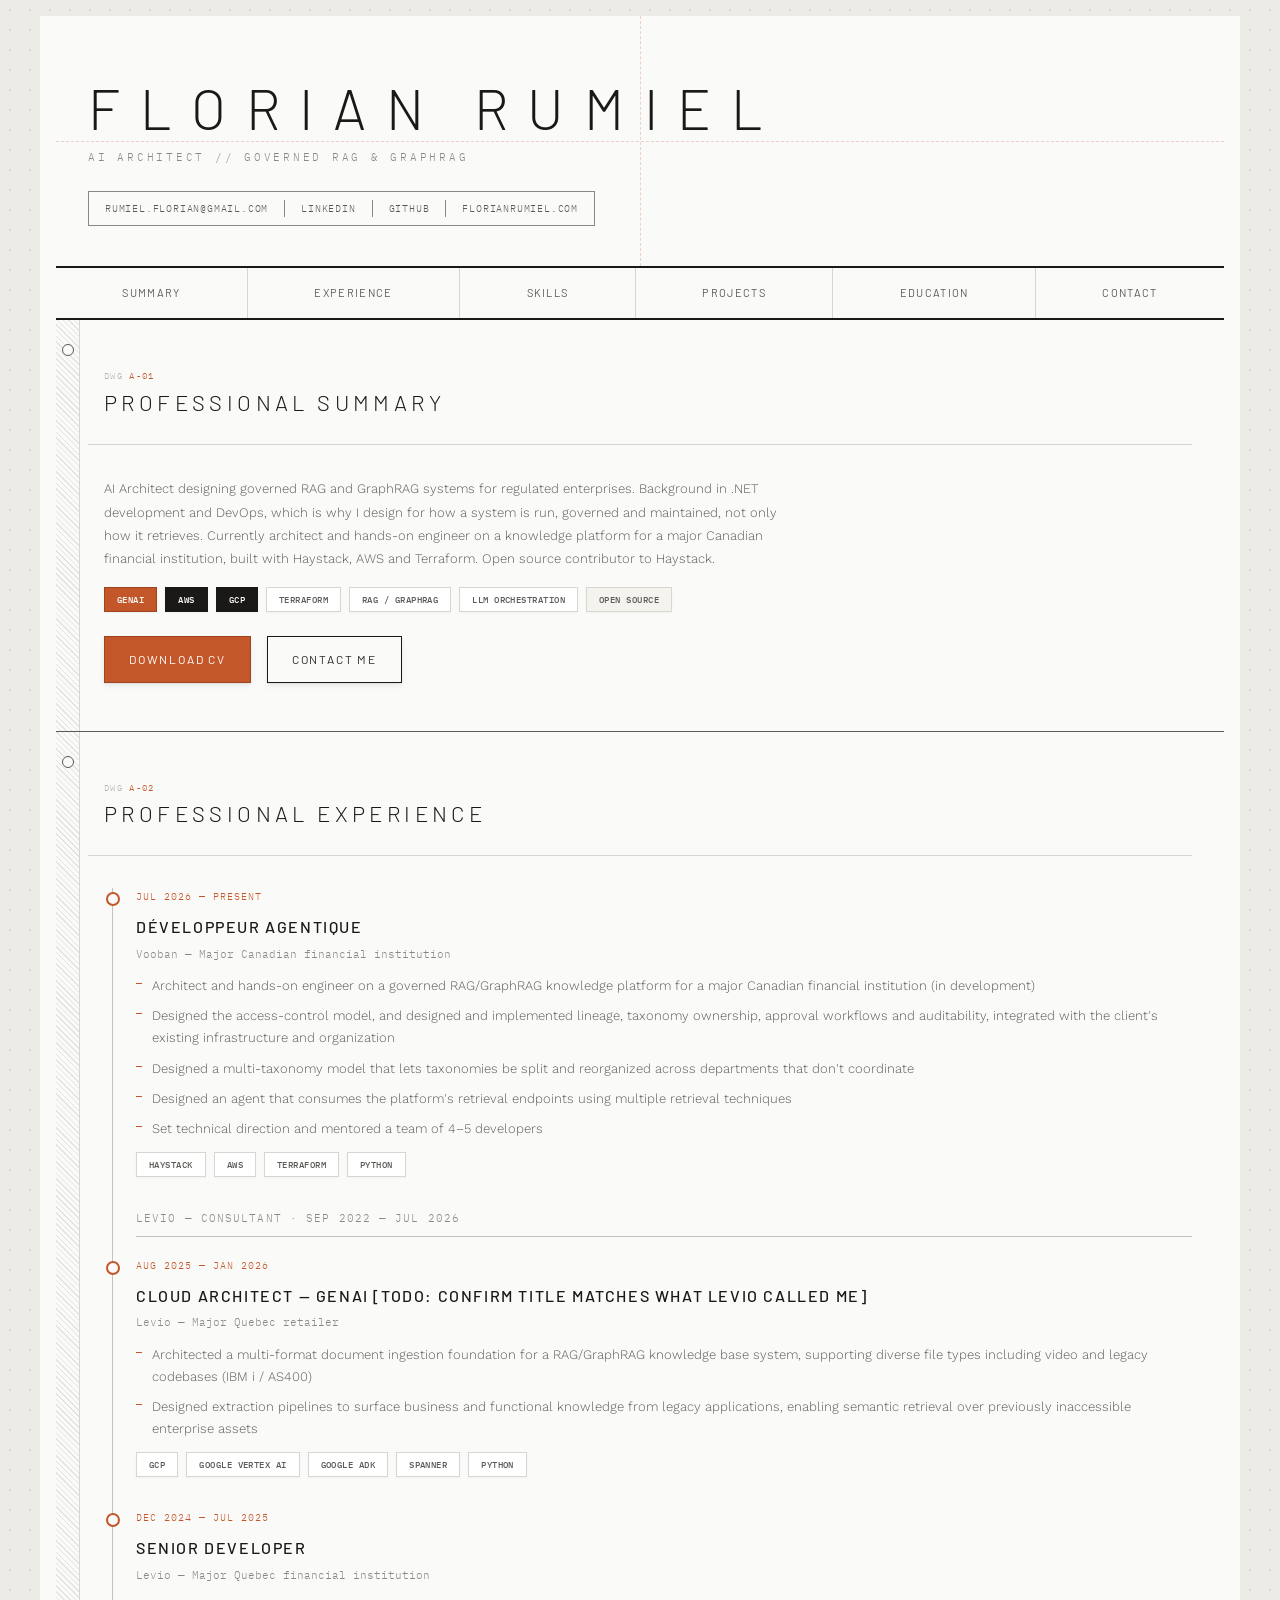
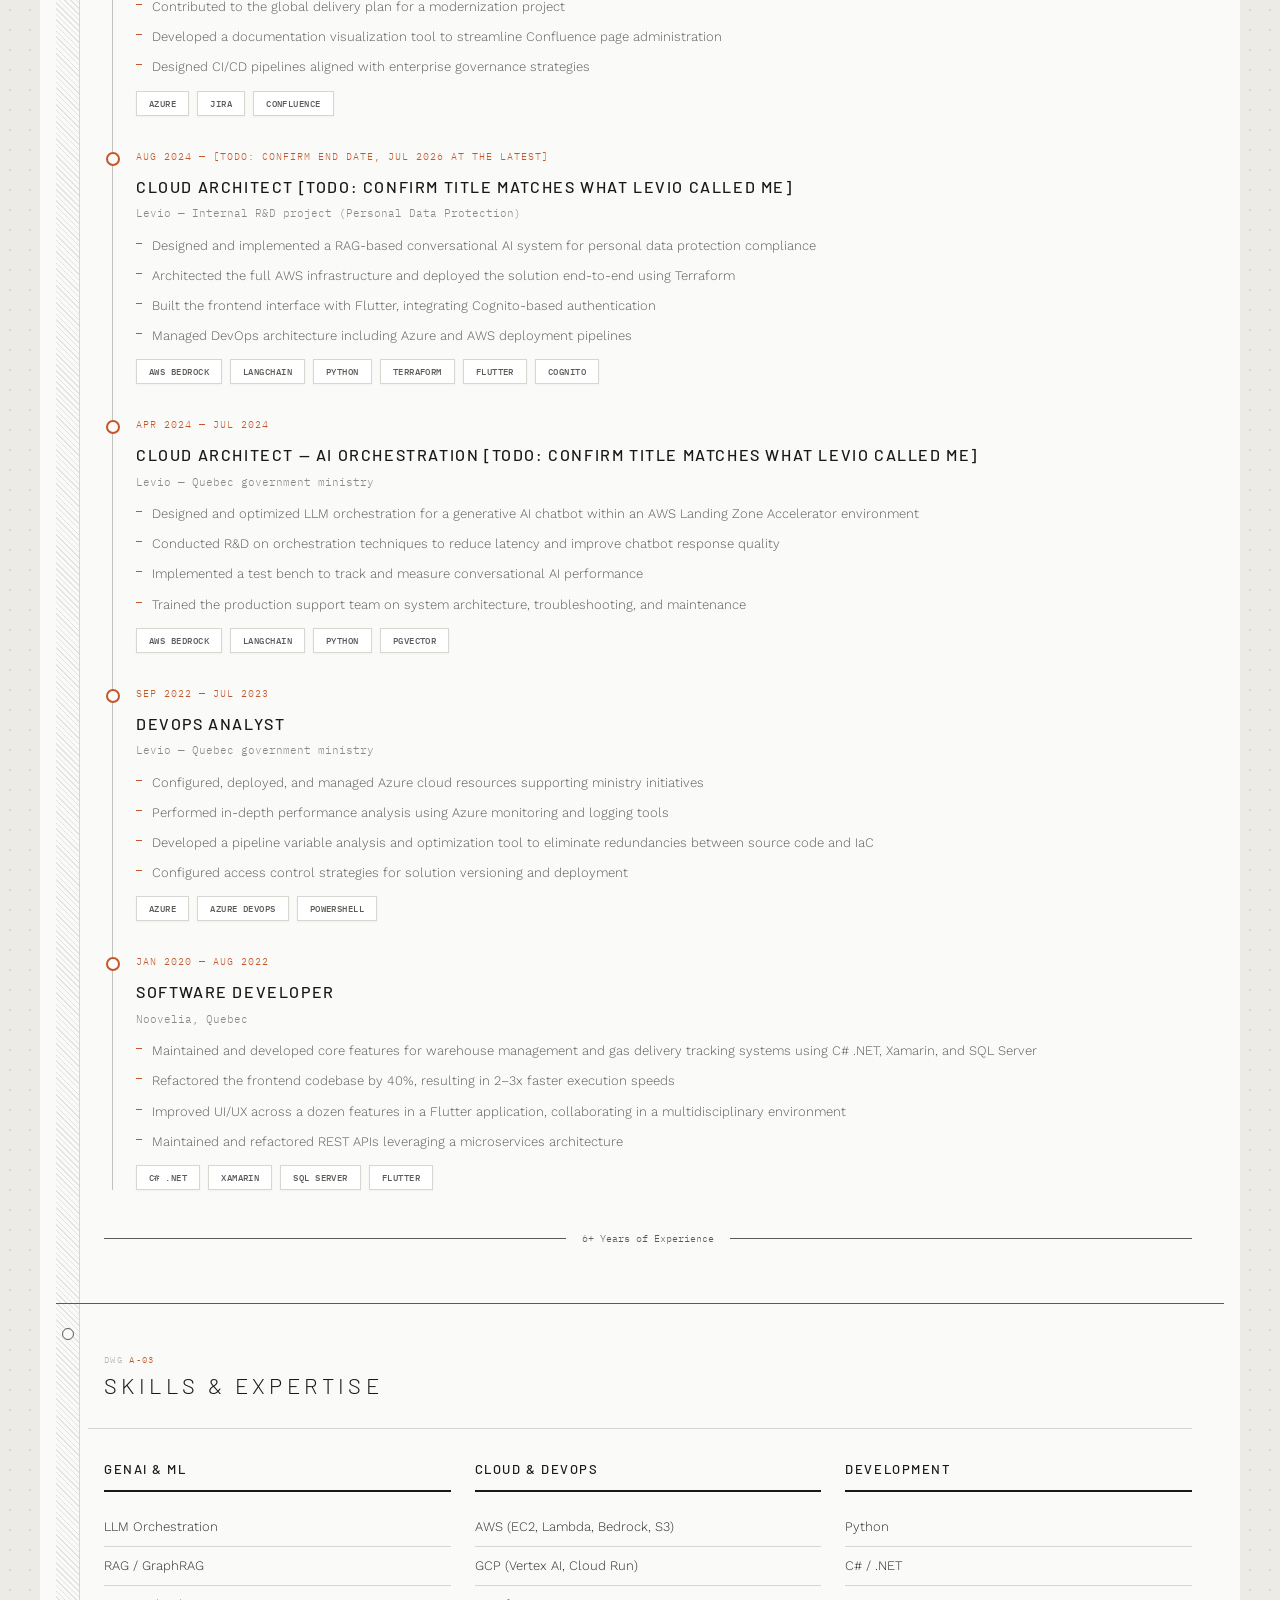
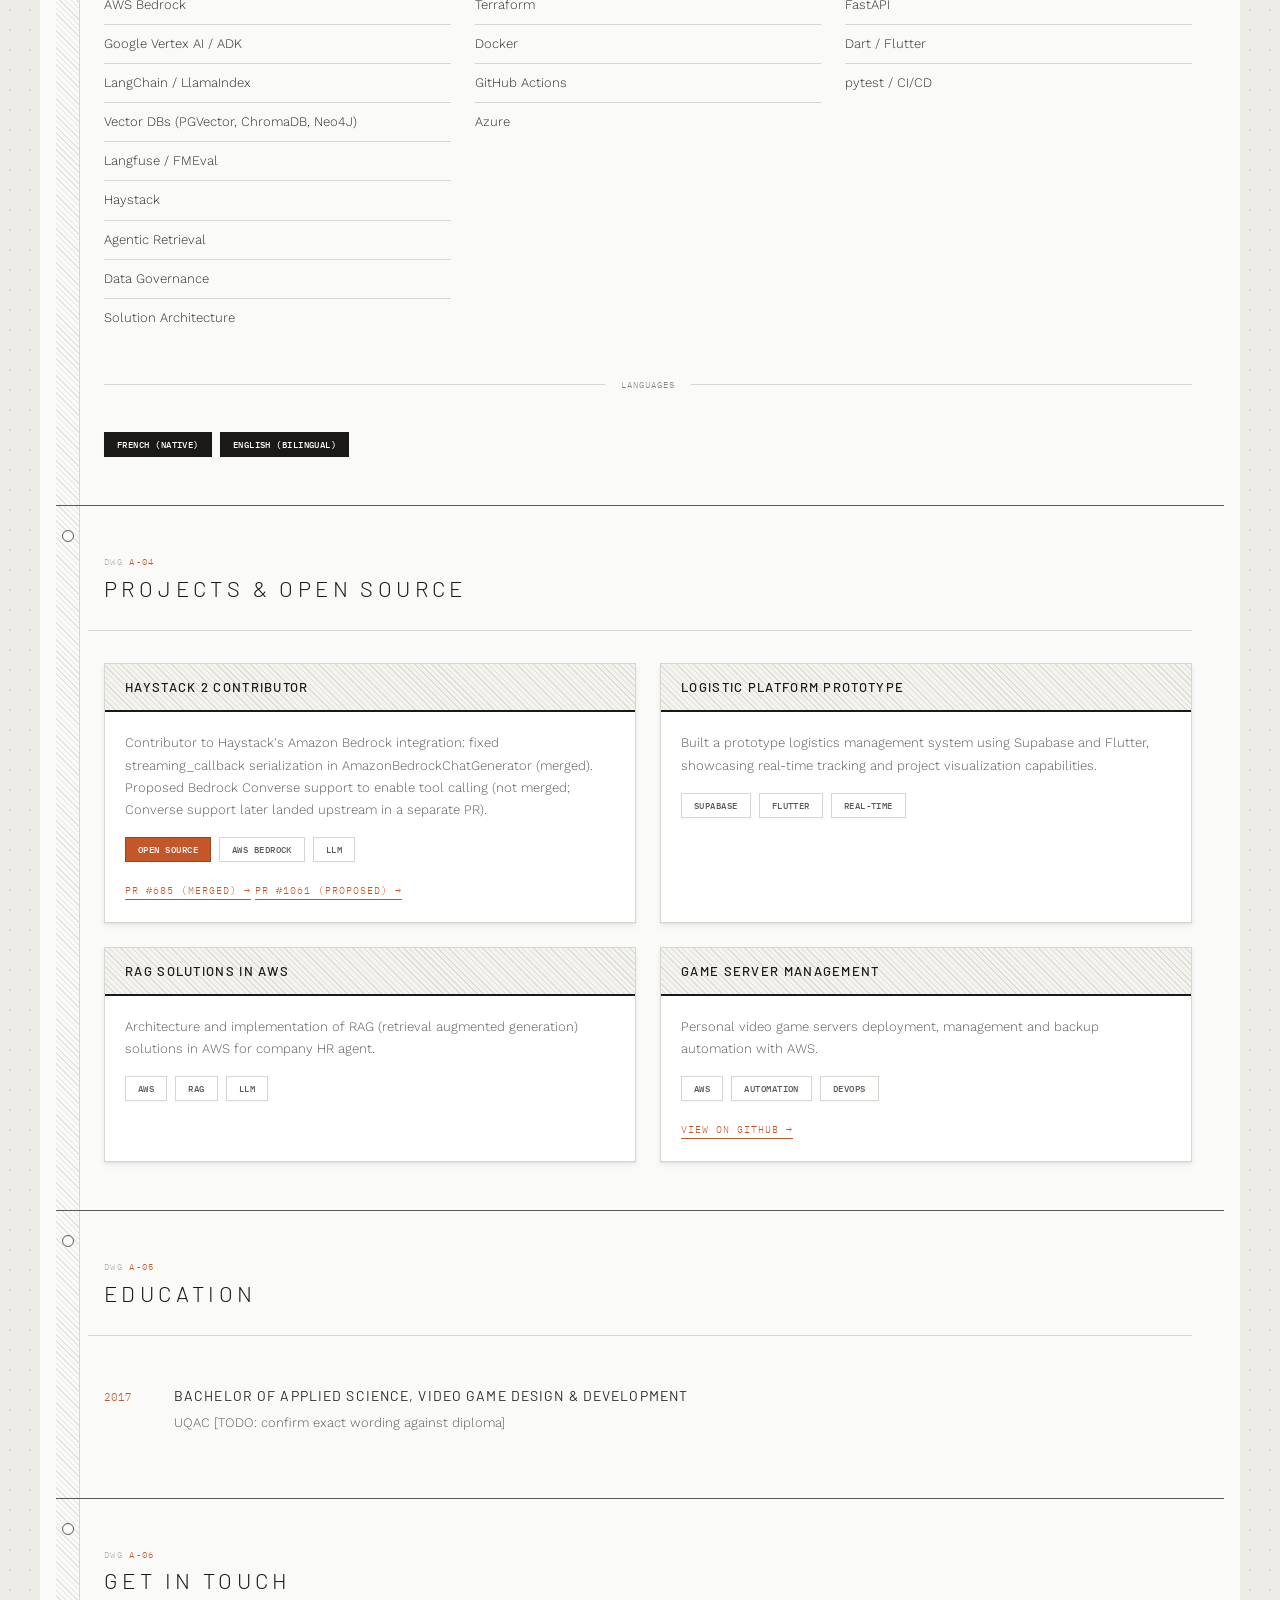
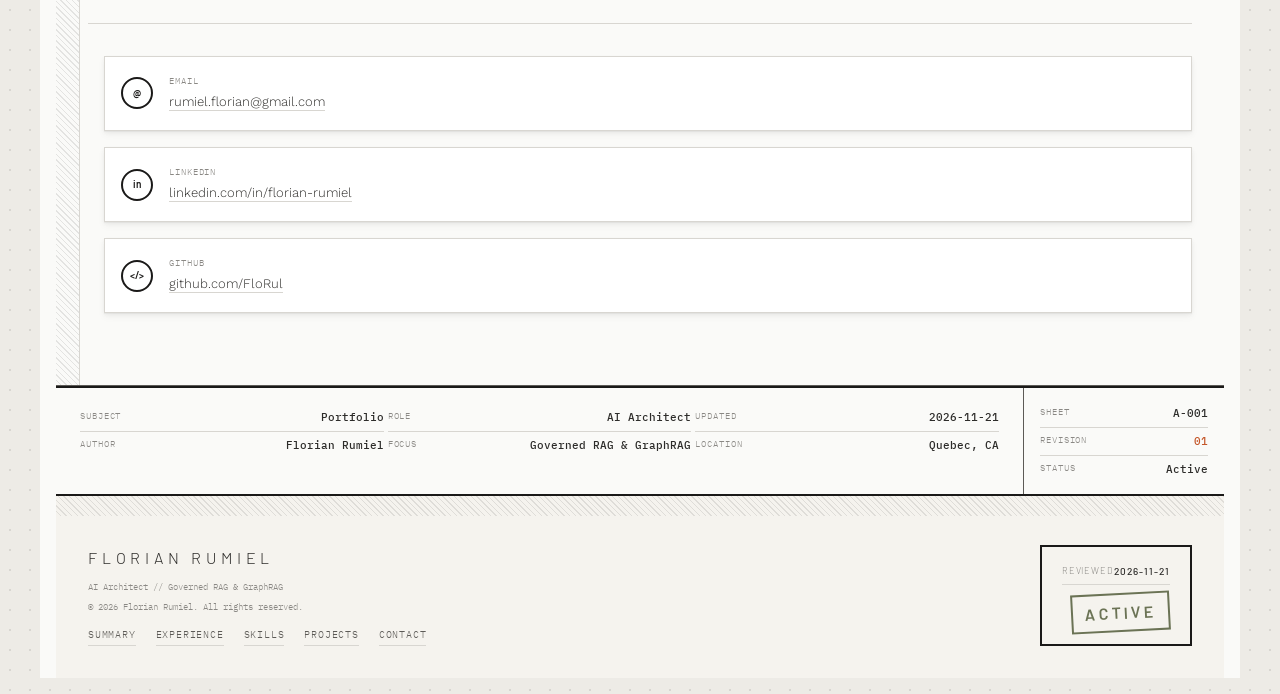
==== commit 9f89733b: "Anonymize clients, group Levio engagements, remove expired certs - Replace client names with descrip" ====
--- a/index.html
+++ b/index.html
@@ -5,29 +5,29 @@
     <meta charset="UTF-8">
     <meta name="viewport" content="width=device-width, initial-scale=1.0">
     <script src="https://app.rybbit.io/api/script.js" data-site-id="a4388474c2c6" defer></script>
-    <title>Florian Rumiel | Cloud Architect &mdash; GenAI Specialist</title>
+    <title>Florian Rumiel | AI Architect: Governed RAG &amp; GraphRAG</title>
     <meta name="description"
-        content="Florian Rumiel - Cloud Architect specializing in generative AI systems, RAG architectures, LLM orchestration, and cloud infrastructure automation on AWS and GCP">
+        content="Florian Rumiel - AI Architect designing governed RAG and GraphRAG systems for regulated enterprises. Background in .NET development and DevOps. Haystack, AWS, Terraform.">
 
     <!-- Open Graph Meta Tags -->
     <meta property="og:type" content="website">
-    <meta property="og:title" content="Florian Rumiel | Cloud Architect &mdash; GenAI Specialist">
+    <meta property="og:title" content="Florian Rumiel | AI Architect: Governed RAG &amp; GraphRAG">
     <meta property="og:description"
-        content="Cloud Architect specializing in generative AI systems, RAG architectures, and cloud infrastructure automation">
-    <meta property="og:url" content="https://florian-rumiel.com">
+        content="AI Architect designing governed RAG and GraphRAG systems for regulated enterprises">
+    <meta property="og:url" content="https://florianrumiel.com/">
     <meta property="og:site_name" content="Florian Rumiel Portfolio">
 
     <!-- Twitter Card Meta Tags -->
     <meta name="twitter:card" content="summary_large_image">
-    <meta name="twitter:title" content="Florian Rumiel | Cloud Architect &mdash; GenAI Specialist">
+    <meta name="twitter:title" content="Florian Rumiel | AI Architect: Governed RAG &amp; GraphRAG">
     <meta name="twitter:description"
-        content="Cloud Architect specializing in generative AI systems, RAG architectures, and cloud infrastructure automation">
+        content="AI Architect designing governed RAG and GraphRAG systems for regulated enterprises">
 
     <!-- Additional SEO -->
     <meta name="author" content="Florian Rumiel">
     <meta name="keywords"
-        content="Cloud Architect, GenAI, RAG Systems, LLM Orchestration, AWS Bedrock, Google Vertex AI, Terraform, Python, LangChain, GraphRAG">
-    <link rel="canonical" href="https://florian-rumiel.com">
+        content="AI Architect, Cloud Architect, GenAI, RAG Systems, LLM Orchestration, AWS Bedrock, Google Vertex AI, Terraform, Python, LangChain, GraphRAG, Haystack, Google ADK, Agentic Retrieval">
+    <link rel="canonical" href="https://florianrumiel.com/">
 
     <!-- Favicon -->
     <link rel="icon" href="assets/images/favicon.ico">
@@ -45,9 +45,9 @@
       "@context": "https://schema.org",
       "@type": "Person",
       "name": "Florian Rumiel",
-      "jobTitle": "Cloud Architect - GenAI Specialist",
-      "description": "Cloud Architect specializing in generative AI systems, RAG architectures, LLM orchestration, and cloud infrastructure automation",
-      "url": "https://florian-rumiel.com",
+      "jobTitle": "AI Architect",
+      "description": "AI Architect designing governed RAG and GraphRAG systems for regulated enterprises",
+      "url": "https://florianrumiel.com/",
       "email": "rumiel.florian@gmail.com",
       "alumniOf": [
         {
@@ -70,19 +70,10 @@
         "Python",
         "LangChain",
         "GraphRAG",
-        "Vector Databases"
-      ],
-      "hasCredential": [
-        {
-          "@type": "EducationalOccupationalCredential",
-          "name": "AWS Cloud Practitioner",
-          "credentialCategory": "Professional Certification"
-        },
-        {
-          "@type": "EducationalOccupationalCredential",
-          "name": "Terraform Associate",
-          "credentialCategory": "Professional Certification"
-        }
+        "Vector Databases",
+        "Haystack",
+        "Google ADK",
+        "Agentic Retrieval"
       ],
       "sameAs": [
         "https://linkedin.com/in/florian-rumiel",
@@ -90,7 +81,7 @@
       ],
       "worksFor": {
         "@type": "Organization",
-        "name": "Levio"
+        "name": "Vooban"
       }
     }
     </script>
@@ -757,6 +748,18 @@
             margin-bottom: var(--space-3);
         }
 
+        /* Employer span grouping several engagements */
+        .timeline-group {
+            font-family: var(--font-mono);
+            font-size: 0.6875rem;
+            text-transform: uppercase;
+            letter-spacing: 0.1em;
+            color: var(--ink-light);
+            border-bottom: var(--weight-thin) solid var(--shadow-medium);
+            padding-bottom: var(--space-2);
+            margin-bottom: var(--space-5);
+        }
+
         .timeline-body ul {
             list-style: none;
             padding: 0;
@@ -1315,13 +1318,13 @@
             <header class="site-header">
                 <div class="header-content">
                     <h1>Florian Rumiel</h1>
-                    <p class="tagline">Cloud Architect // Generative AI Specialist</p>
+                    <p class="tagline">AI Architect // Governed RAG &amp; GraphRAG</p>
                     <div class="header-meta">
                         <span><a href="mailto:rumiel.florian@gmail.com">rumiel.florian@gmail.com</a></span>
                         <span><a href="https://linkedin.com/in/florian-rumiel" target="_blank"
                                 rel="noopener">LinkedIn</a></span>
                         <span><a href="https://github.com/FloRul" target="_blank" rel="noopener">GitHub</a></span>
-                        <span><a href="https://florian-rumiel.com">florianrumiel.com</a></span>
+                        <span><a href="https://florianrumiel.com/">florianrumiel.com</a></span>
                     </div>
                 </div>
             </header>
@@ -1347,13 +1350,11 @@
                     </div>
                     <div class="content-pad">
                         <p class="section-description">
-                            Cloud Architect specializing in generative AI systems, RAG architectures, and LLM
-                            orchestration. Experience designing and deploying production AI applications on AWS Bedrock
-                            and Google Vertex AI with Terraform and modern orchestration frameworks. Strong foundation
-                            in
-                            cloud infrastructure, vector databases, and DevOps practices. Open source contributor
-                            focused
-                            on advancing AI tooling ecosystems.
+                            AI Architect designing governed RAG and GraphRAG systems for regulated enterprises.
+                            Background in .NET development and DevOps, which is why I design for how a system is run,
+                            governed and maintained, not only how it retrieves. Currently architect and hands-on
+                            engineer on a knowledge platform for a major Canadian financial institution, built with
+                            Haystack, AWS and Terraform. Open source contributor to Haystack.
                         </p>
                         <div class="badge-row mt-md">
                             <span class="badge badge-accent">GenAI</span>
@@ -1381,9 +1382,39 @@
                         <div class="timeline">
 
                             <div class="timeline-item">
+                                <div class="timeline-date">Jul 2026 &mdash; Present</div>
+                                <div class="timeline-title">Développeur Agentique</div>
+                                <div class="timeline-company">Vooban &mdash; Major Canadian financial institution</div>
+                                <div class="timeline-body">
+                                    <ul>
+                                        <li>Architect and hands-on engineer on a governed RAG/GraphRAG knowledge platform
+                                            for a major Canadian financial institution (in development)</li>
+                                        <li>Designed the access-control model, and designed and implemented lineage,
+                                            taxonomy ownership, approval workflows and auditability, integrated with the
+                                            client's existing infrastructure and organization</li>
+                                        <li>Designed a multi-taxonomy model that lets taxonomies be split and reorganized
+                                            across departments that don't coordinate</li>
+                                        <li>Designed an agent that consumes the platform's retrieval endpoints using
+                                            multiple retrieval techniques</li>
+                                        <li>Set technical direction and mentored a team of 4&ndash;5 developers</li>
+                                    </ul>
+                                    <div class="badge-row timeline-tech">
+                                        <span class="badge">Haystack</span>
+                                        <span class="badge">AWS</span>
+                                        <span class="badge">Terraform</span>
+                                        <span class="badge">Python</span>
+                                    </div>
+                                </div>
+                            </div>
+
+                            <div class="timeline-group">Levio &mdash; Consultant &middot; Sep 2022 &mdash; Jul 2026
+                            </div>
+
+                            <div class="timeline-item">
                                 <div class="timeline-date">Aug 2025 &mdash; Jan 2026</div>
-                                <div class="timeline-title">Cloud Architect &mdash; GenAI</div>
-                                <div class="timeline-company">Levio &mdash; Simons, Quebec</div>
+                                <div class="timeline-title">Cloud Architect &mdash; GenAI [TODO: confirm title matches
+                                    what Levio called me]</div>
+                                <div class="timeline-company">Levio &mdash; Major Quebec retailer</div>
                                 <div class="timeline-body">
                                     <ul>
                                         <li>Architected a multi-format document ingestion foundation for a RAG/GraphRAG
@@ -1406,11 +1437,10 @@
                             <div class="timeline-item">
                                 <div class="timeline-date">Dec 2024 &mdash; Jul 2025</div>
                                 <div class="timeline-title">Senior Developer</div>
-                                <div class="timeline-company">Levio &mdash; Desjardins, Quebec</div>
+                                <div class="timeline-company">Levio &mdash; Major Quebec financial institution</div>
                                 <div class="timeline-body">
                                     <ul>
-                                        <li>Contributed to the global delivery plan for the GPAP modernization project
-                                            at Desjardins</li>
+                                        <li>Contributed to the global delivery plan for a modernization project</li>
                                         <li>Developed a documentation visualization tool to streamline Confluence page
                                             administration</li>
                                         <li>Designed CI/CD pipelines aligned with enterprise governance strategies</li>
@@ -1424,10 +1454,12 @@
                             </div>
 
                             <div class="timeline-item">
-                                <div class="timeline-date">Aug 2024 &mdash; Present</div>
-                                <div class="timeline-title">Cloud Architect</div>
-                                <div class="timeline-company">Levio &mdash; RSDE-CSPRP (Personal Data Protection),
-                                    Quebec</div>
+                                <div class="timeline-date">Aug 2024 &mdash; [TODO: confirm end date, Jul 2026 at the
+                                    latest]</div>
+                                <div class="timeline-title">Cloud Architect [TODO: confirm title matches what Levio
+                                    called me]</div>
+                                <div class="timeline-company">Levio &mdash; Internal R&amp;D project (Personal Data
+                                    Protection)</div>
                                 <div class="timeline-body">
                                     <ul>
                                         <li>Designed and implemented a RAG-based conversational AI system for personal
@@ -1453,9 +1485,9 @@
 
                             <div class="timeline-item">
                                 <div class="timeline-date">Apr 2024 &mdash; Jul 2024</div>
-                                <div class="timeline-title">Cloud Architect &mdash; AI Orchestration</div>
-                                <div class="timeline-company">Levio &mdash; Ministry of Cybersecurity and Digital (MCN),
-                                    Quebec</div>
+                                <div class="timeline-title">Cloud Architect &mdash; AI Orchestration [TODO: confirm title
+                                    matches what Levio called me]</div>
+                                <div class="timeline-company">Levio &mdash; Quebec government ministry</div>
                                 <div class="timeline-body">
                                     <ul>
                                         <li>Designed and optimized LLM orchestration for a generative AI chatbot within
@@ -1480,8 +1512,7 @@
                             <div class="timeline-item">
                                 <div class="timeline-date">Sep 2022 &mdash; Jul 2023</div>
                                 <div class="timeline-title">DevOps Analyst</div>
-                                <div class="timeline-company">Levio &mdash; Ministry of Justice of Quebec (MJQ),
-                                    Quebec</div>
+                                <div class="timeline-company">Levio &mdash; Quebec government ministry</div>
                                 <div class="timeline-body">
                                     <ul>
                                         <li>Configured, deployed, and managed Azure cloud resources supporting ministry
@@ -1548,6 +1579,10 @@
                                     <li>LangChain / LlamaIndex</li>
                                     <li>Vector DBs (PGVector, ChromaDB, Neo4J)</li>
                                     <li>Langfuse / FMEval</li>
+                                    <li>Haystack</li>
+                                    <li>Agentic Retrieval</li>
+                                    <li>Data Governance</li>
+                                    <li>Solution Architecture</li>
                                 </ul>
                             </div>
 
@@ -1575,19 +1610,6 @@
                             </div>
                         </div>
 
-                        <div class="divider mt-lg mb-lg"><span class="divider-symbol">CERTIFICATIONS</span></div>
-
-                        <div class="cert-grid">
-                            <div class="cert-item">
-                                <div class="cert-marker">1</div>
-                                <div class="cert-name">AWS Cloud Practitioner</div>
-                            </div>
-                            <div class="cert-item">
-                                <div class="cert-marker">2</div>
-                                <div class="cert-name">Terraform Associate</div>
-                            </div>
-                        </div>
-
                         <div class="divider mt-lg mb-lg"><span class="divider-symbol">LANGUAGES</span></div>
 
                         <div class="badge-row">
@@ -1609,13 +1631,19 @@
                             <div class="project-card">
                                 <div class="project-card-header">Haystack 2 Contributor</div>
                                 <div class="project-card-body">
-                                    <p>Implemented AWS Bedrock integration for LLM tool calling, enabling function-based
-                                        agentic workflows in the Haystack 2 open source framework.</p>
+                                    <p>Contributor to Haystack's Amazon Bedrock integration: fixed streaming_callback
+                                        serialization in AmazonBedrockChatGenerator (merged). Proposed Bedrock Converse
+                                        support to enable tool calling (not merged; Converse support later landed
+                                        upstream in a separate PR).</p>
                                     <div class="badge-row mb-md">
                                         <span class="badge badge-accent">Open Source</span>
                                         <span class="badge">AWS Bedrock</span>
                                         <span class="badge">LLM</span>
                                     </div>
+                                    <a href="https://github.com/deepset-ai/haystack-core-integrations/pull/685"
+                                        target="_blank" rel="noopener" class="project-link">PR #685 (merged) &rarr;</a>
+                                    <a href="https://github.com/deepset-ai/haystack-core-integrations/pull/1061"
+                                        target="_blank" rel="noopener" class="project-link">PR #1061 (proposed) &rarr;</a>
                                 </div>
                             </div>
 
@@ -1675,8 +1703,9 @@
                         <div class="education-item">
                             <div class="edu-year">2017</div>
                             <div>
-                                <div class="edu-title">Bachelor in Applied Sciences</div>
-                                <div class="edu-detail">UQAC &mdash; Computer Science</div>
+                                <div class="edu-title">Bachelor of Applied Science, Video Game Design &amp; Development
+                                </div>
+                                <div class="edu-detail">UQAC [TODO: confirm exact wording against diploma]</div>
                             </div>
                         </div>
                     </div>
@@ -1733,13 +1762,13 @@
                     </div>
                     <div>
                         <div class="title-block-row"><span class="title-block-label">Role</span><span
-                                class="title-block-value">Cloud Architect</span></div>
+                                class="title-block-value">AI Architect</span></div>
                         <div class="title-block-row"><span class="title-block-label">Focus</span><span
-                                class="title-block-value">Generative AI</span></div>
+                                class="title-block-value">Governed RAG &amp; GraphRAG</span></div>
                     </div>
                     <div>
                         <div class="title-block-row"><span class="title-block-label">Updated</span><span
-                                class="title-block-value">2026-02-06</span></div>
+                                class="title-block-value">2026-11-21</span></div>
                         <div class="title-block-row"><span class="title-block-label">Location</span><span
                                 class="title-block-value">Quebec, CA</span></div>
                     </div>
@@ -1759,7 +1788,7 @@
                 <div class="footer-content">
                     <div>
                         <div class="footer-logo">Florian Rumiel</div>
-                        <p>Cloud Architect // Generative AI Specialist</p>
+                        <p>AI Architect // Governed RAG &amp; GraphRAG</p>
                         <p>&copy; 2026 Florian Rumiel. All rights reserved.</p>
                         <div class="footer-links">
                             <a href="#summary">Summary</a>
@@ -1771,7 +1800,7 @@
                     </div>
                     <div class="footer-stamp">
                         <div class="title-block-row"><span class="title-block-label">Reviewed</span><span
-                                class="title-block-value">2026-02-06</span></div>
+                                class="title-block-value">2026-11-21</span></div>
                         <div class="stamp-status">Active</div>
                     </div>
                 </div>
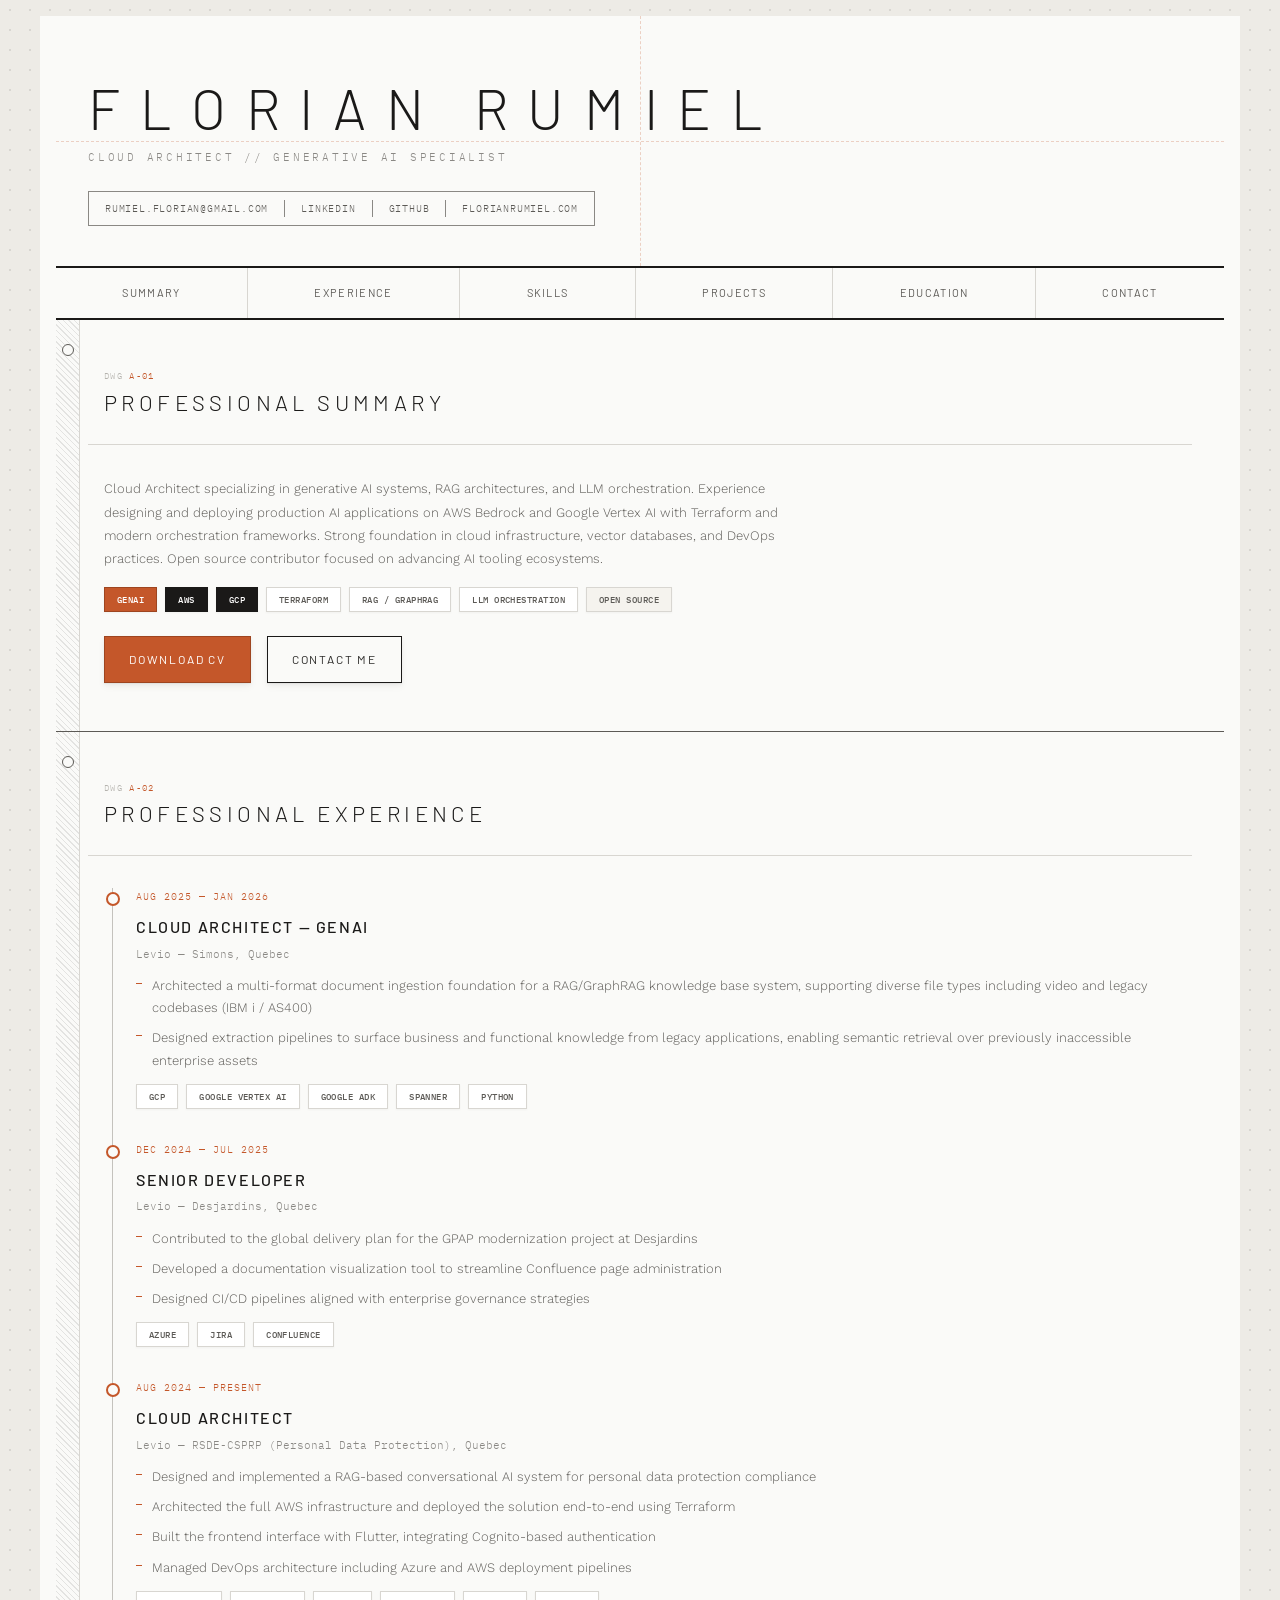
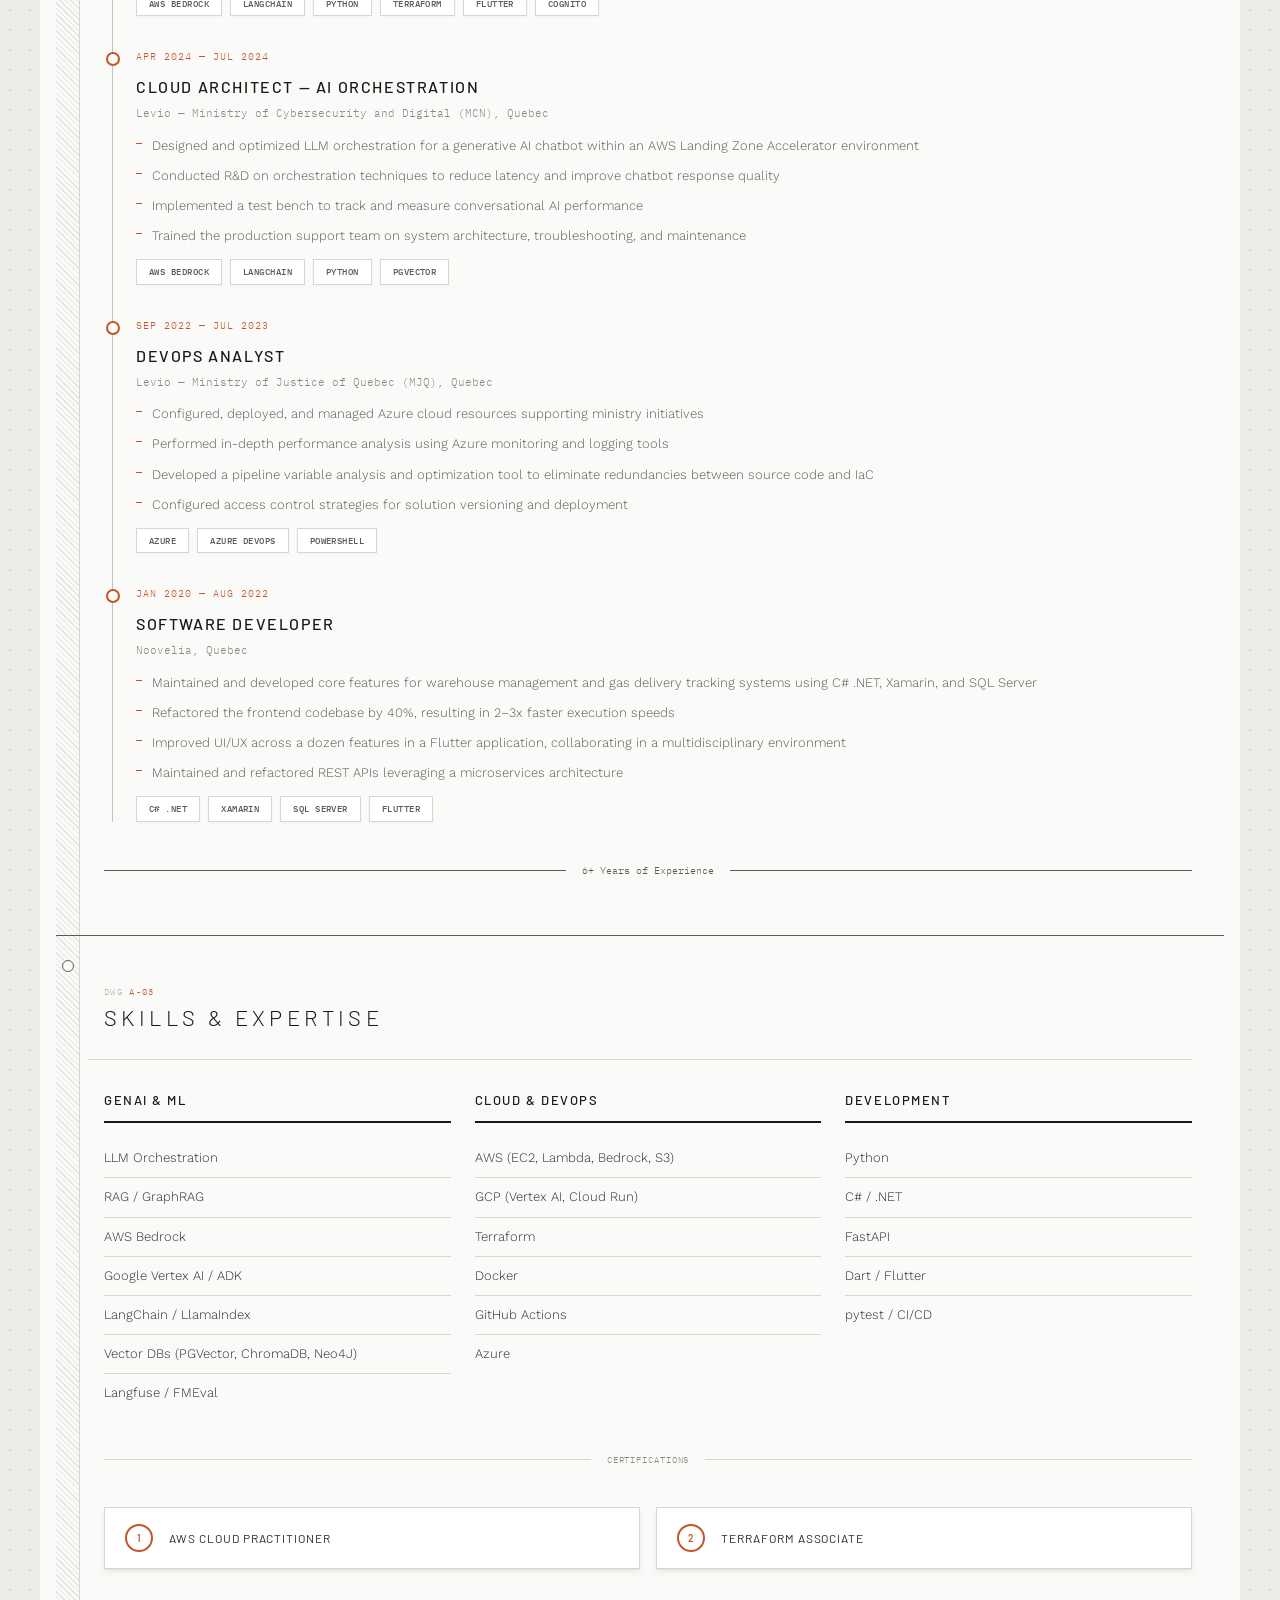
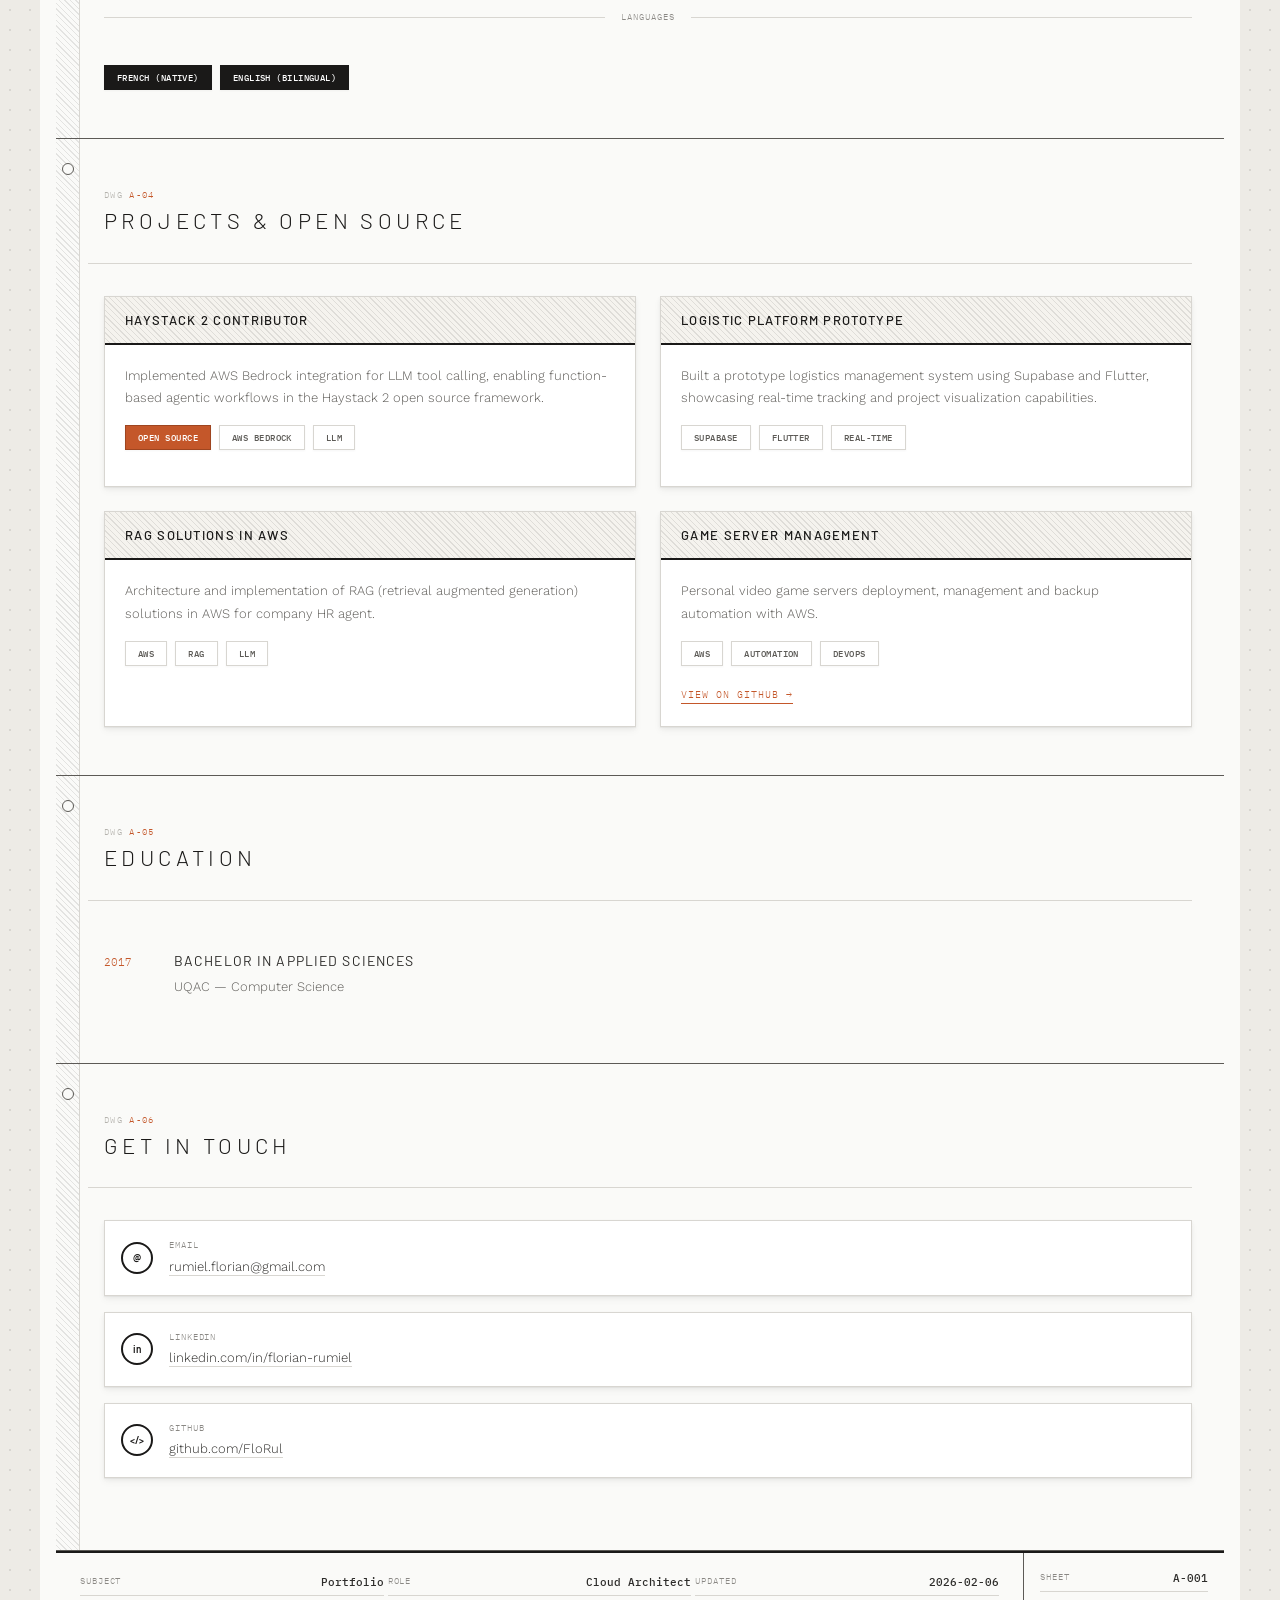
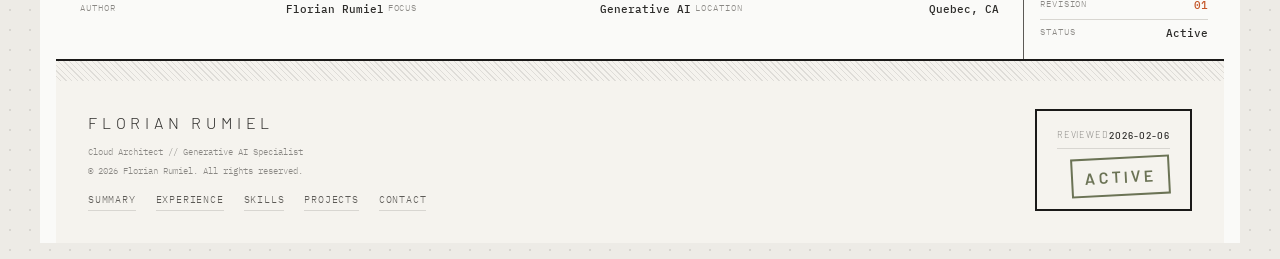
==== commit 3db337d8: "Merge pull request #1 from FloRul/hotfix/architect-wording Fix: restore 'architect' wording broken b" ====
--- a/index.html
+++ b/index.html
@@ -5,29 +5,29 @@
     <meta charset="UTF-8">
     <meta name="viewport" content="width=device-width, initial-scale=1.0">
     <script src="https://app.rybbit.io/api/script.js" data-site-id="a4388474c2c6" defer></script>
-    <title>Florian Rumiel | AI Architect: Governed RAG &amp; GraphRAG</title>
+    <title>Florian Rumiel | Cloud Architect &mdash; GenAI Specialist</title>
     <meta name="description"
-        content="Florian Rumiel - AI Architect designing governed RAG and GraphRAG systems for regulated enterprises. Background in .NET development and DevOps. Haystack, AWS, Terraform.">
+        content="Florian Rumiel - Cloud Architect specializing in generative AI systems, RAG architectures, LLM orchestration, and cloud infrastructure automation on AWS and GCP">
 
     <!-- Open Graph Meta Tags -->
     <meta property="og:type" content="website">
-    <meta property="og:title" content="Florian Rumiel | AI Architect: Governed RAG &amp; GraphRAG">
+    <meta property="og:title" content="Florian Rumiel | Cloud Architect &mdash; GenAI Specialist">
     <meta property="og:description"
-        content="AI Architect designing governed RAG and GraphRAG systems for regulated enterprises">
-    <meta property="og:url" content="https://florianrumiel.com/">
+        content="Cloud Architect specializing in generative AI systems, RAG architectures, and cloud infrastructure automation">
+    <meta property="og:url" content="https://florian-rumiel.com">
     <meta property="og:site_name" content="Florian Rumiel Portfolio">
 
     <!-- Twitter Card Meta Tags -->
     <meta name="twitter:card" content="summary_large_image">
-    <meta name="twitter:title" content="Florian Rumiel | AI Architect: Governed RAG &amp; GraphRAG">
+    <meta name="twitter:title" content="Florian Rumiel | Cloud Architect &mdash; GenAI Specialist">
     <meta name="twitter:description"
-        content="AI Architect designing governed RAG and GraphRAG systems for regulated enterprises">
+        content="Cloud Architect specializing in generative AI systems, RAG architectures, and cloud infrastructure automation">
 
     <!-- Additional SEO -->
     <meta name="author" content="Florian Rumiel">
     <meta name="keywords"
-        content="AI Architect, Cloud Architect, GenAI, RAG Systems, LLM Orchestration, AWS Bedrock, Google Vertex AI, Terraform, Python, LangChain, GraphRAG, Haystack, Google ADK, Agentic Retrieval">
-    <link rel="canonical" href="https://florianrumiel.com/">
+        content="Cloud Architect, GenAI, RAG Systems, LLM Orchestration, AWS Bedrock, Google Vertex AI, Terraform, Python, LangChain, GraphRAG">
+    <link rel="canonical" href="https://florian-rumiel.com">
 
     <!-- Favicon -->
     <link rel="icon" href="assets/images/favicon.ico">
@@ -45,9 +45,9 @@
       "@context": "https://schema.org",
       "@type": "Person",
       "name": "Florian Rumiel",
-      "jobTitle": "AI Architect",
-      "description": "AI Architect designing governed RAG and GraphRAG systems for regulated enterprises",
-      "url": "https://florianrumiel.com/",
+      "jobTitle": "Cloud Architect - GenAI Specialist",
+      "description": "Cloud Architect specializing in generative AI systems, RAG architectures, LLM orchestration, and cloud infrastructure automation",
+      "url": "https://florian-rumiel.com",
       "email": "rumiel.florian@gmail.com",
       "alumniOf": [
         {
@@ -70,10 +70,19 @@
         "Python",
         "LangChain",
         "GraphRAG",
-        "Vector Databases",
-        "Haystack",
-        "Google ADK",
-        "Agentic Retrieval"
+        "Vector Databases"
+      ],
+      "hasCredential": [
+        {
+          "@type": "EducationalOccupationalCredential",
+          "name": "AWS Cloud Practitioner",
+          "credentialCategory": "Professional Certification"
+        },
+        {
+          "@type": "EducationalOccupationalCredential",
+          "name": "Terraform Associate",
+          "credentialCategory": "Professional Certification"
+        }
       ],
       "sameAs": [
         "https://linkedin.com/in/florian-rumiel",
@@ -81,7 +90,7 @@
       ],
       "worksFor": {
         "@type": "Organization",
-        "name": "Vooban"
+        "name": "Levio"
       }
     }
     </script>
@@ -748,18 +757,6 @@
             margin-bottom: var(--space-3);
         }
 
-        /* Employer span grouping several engagements */
-        .timeline-group {
-            font-family: var(--font-mono);
-            font-size: 0.6875rem;
-            text-transform: uppercase;
-            letter-spacing: 0.1em;
-            color: var(--ink-light);
-            border-bottom: var(--weight-thin) solid var(--shadow-medium);
-            padding-bottom: var(--space-2);
-            margin-bottom: var(--space-5);
-        }
-
         .timeline-body ul {
             list-style: none;
             padding: 0;
@@ -1318,13 +1315,13 @@
             <header class="site-header">
                 <div class="header-content">
                     <h1>Florian Rumiel</h1>
-                    <p class="tagline">AI Architect // Governed RAG &amp; GraphRAG</p>
+                    <p class="tagline">Cloud Architect // Generative AI Specialist</p>
                     <div class="header-meta">
                         <span><a href="mailto:rumiel.florian@gmail.com">rumiel.florian@gmail.com</a></span>
                         <span><a href="https://linkedin.com/in/florian-rumiel" target="_blank"
                                 rel="noopener">LinkedIn</a></span>
                         <span><a href="https://github.com/FloRul" target="_blank" rel="noopener">GitHub</a></span>
-                        <span><a href="https://florianrumiel.com/">florianrumiel.com</a></span>
+                        <span><a href="https://florian-rumiel.com">florianrumiel.com</a></span>
                     </div>
                 </div>
             </header>
@@ -1350,11 +1347,13 @@
                     </div>
                     <div class="content-pad">
                         <p class="section-description">
-                            AI Architect designing governed RAG and GraphRAG systems for regulated enterprises.
-                            Background in .NET development and DevOps, which is why I design for how a system is run,
-                            governed and maintained, not only how it retrieves. Currently architect and hands-on
-                            engineer on a knowledge platform for a major Canadian financial institution, built with
-                            Haystack, AWS and Terraform. Open source contributor to Haystack.
+                            Cloud Architect specializing in generative AI systems, RAG architectures, and LLM
+                            orchestration. Experience designing and deploying production AI applications on AWS Bedrock
+                            and Google Vertex AI with Terraform and modern orchestration frameworks. Strong foundation
+                            in
+                            cloud infrastructure, vector databases, and DevOps practices. Open source contributor
+                            focused
+                            on advancing AI tooling ecosystems.
                         </p>
                         <div class="badge-row mt-md">
                             <span class="badge badge-accent">GenAI</span>
@@ -1382,39 +1381,9 @@
                         <div class="timeline">
 
                             <div class="timeline-item">
-                                <div class="timeline-date">Jul 2026 &mdash; Present</div>
-                                <div class="timeline-title">Développeur Agentique</div>
-                                <div class="timeline-company">Vooban &mdash; Major Canadian financial institution</div>
-                                <div class="timeline-body">
-                                    <ul>
-                                        <li>Architect and hands-on engineer on a governed RAG/GraphRAG knowledge platform
-                                            for a major Canadian financial institution (in development)</li>
-                                        <li>Designed the access-control model, and designed and implemented lineage,
-                                            taxonomy ownership, approval workflows and auditability, integrated with the
-                                            client's existing infrastructure and organization</li>
-                                        <li>Designed a multi-taxonomy model that lets taxonomies be split and reorganized
-                                            across departments that don't coordinate</li>
-                                        <li>Designed an agent that consumes the platform's retrieval endpoints using
-                                            multiple retrieval techniques</li>
-                                        <li>Set technical direction and mentored a team of 4&ndash;5 developers</li>
-                                    </ul>
-                                    <div class="badge-row timeline-tech">
-                                        <span class="badge">Haystack</span>
-                                        <span class="badge">AWS</span>
-                                        <span class="badge">Terraform</span>
-                                        <span class="badge">Python</span>
-                                    </div>
-                                </div>
-                            </div>
-
-                            <div class="timeline-group">Levio &mdash; Consultant &middot; Sep 2022 &mdash; Jul 2026
-                            </div>
-
-                            <div class="timeline-item">
                                 <div class="timeline-date">Aug 2025 &mdash; Jan 2026</div>
-                                <div class="timeline-title">Cloud Architect &mdash; GenAI [TODO: confirm title matches
-                                    what Levio called me]</div>
-                                <div class="timeline-company">Levio &mdash; Major Quebec retailer</div>
+                                <div class="timeline-title">Cloud Architect &mdash; GenAI</div>
+                                <div class="timeline-company">Levio &mdash; Simons, Quebec</div>
                                 <div class="timeline-body">
                                     <ul>
                                         <li>Architected a multi-format document ingestion foundation for a RAG/GraphRAG
@@ -1437,10 +1406,11 @@
                             <div class="timeline-item">
                                 <div class="timeline-date">Dec 2024 &mdash; Jul 2025</div>
                                 <div class="timeline-title">Senior Developer</div>
-                                <div class="timeline-company">Levio &mdash; Major Quebec financial institution</div>
+                                <div class="timeline-company">Levio &mdash; Desjardins, Quebec</div>
                                 <div class="timeline-body">
                                     <ul>
-                                        <li>Contributed to the global delivery plan for a modernization project</li>
+                                        <li>Contributed to the global delivery plan for the GPAP modernization project
+                                            at Desjardins</li>
                                         <li>Developed a documentation visualization tool to streamline Confluence page
                                             administration</li>
                                         <li>Designed CI/CD pipelines aligned with enterprise governance strategies</li>
@@ -1454,12 +1424,10 @@
                             </div>
 
                             <div class="timeline-item">
-                                <div class="timeline-date">Aug 2024 &mdash; [TODO: confirm end date, Jul 2026 at the
-                                    latest]</div>
-                                <div class="timeline-title">Cloud Architect [TODO: confirm title matches what Levio
-                                    called me]</div>
-                                <div class="timeline-company">Levio &mdash; Internal R&amp;D project (Personal Data
-                                    Protection)</div>
+                                <div class="timeline-date">Aug 2024 &mdash; Present</div>
+                                <div class="timeline-title">Cloud Architect</div>
+                                <div class="timeline-company">Levio &mdash; RSDE-CSPRP (Personal Data Protection),
+                                    Quebec</div>
                                 <div class="timeline-body">
                                     <ul>
                                         <li>Designed and implemented a RAG-based conversational AI system for personal
@@ -1485,9 +1453,9 @@
 
                             <div class="timeline-item">
                                 <div class="timeline-date">Apr 2024 &mdash; Jul 2024</div>
-                                <div class="timeline-title">Cloud Architect &mdash; AI Orchestration [TODO: confirm title
-                                    matches what Levio called me]</div>
-                                <div class="timeline-company">Levio &mdash; Quebec government ministry</div>
+                                <div class="timeline-title">Cloud Architect &mdash; AI Orchestration</div>
+                                <div class="timeline-company">Levio &mdash; Ministry of Cybersecurity and Digital (MCN),
+                                    Quebec</div>
                                 <div class="timeline-body">
                                     <ul>
                                         <li>Designed and optimized LLM orchestration for a generative AI chatbot within
@@ -1512,7 +1480,8 @@
                             <div class="timeline-item">
                                 <div class="timeline-date">Sep 2022 &mdash; Jul 2023</div>
                                 <div class="timeline-title">DevOps Analyst</div>
-                                <div class="timeline-company">Levio &mdash; Quebec government ministry</div>
+                                <div class="timeline-company">Levio &mdash; Ministry of Justice of Quebec (MJQ),
+                                    Quebec</div>
                                 <div class="timeline-body">
                                     <ul>
                                         <li>Configured, deployed, and managed Azure cloud resources supporting ministry
@@ -1579,10 +1548,6 @@
                                     <li>LangChain / LlamaIndex</li>
                                     <li>Vector DBs (PGVector, ChromaDB, Neo4J)</li>
                                     <li>Langfuse / FMEval</li>
-                                    <li>Haystack</li>
-                                    <li>Agentic Retrieval</li>
-                                    <li>Data Governance</li>
-                                    <li>Solution Architecture</li>
                                 </ul>
                             </div>
 
@@ -1610,6 +1575,19 @@
                             </div>
                         </div>
 
+                        <div class="divider mt-lg mb-lg"><span class="divider-symbol">CERTIFICATIONS</span></div>
+
+                        <div class="cert-grid">
+                            <div class="cert-item">
+                                <div class="cert-marker">1</div>
+                                <div class="cert-name">AWS Cloud Practitioner</div>
+                            </div>
+                            <div class="cert-item">
+                                <div class="cert-marker">2</div>
+                                <div class="cert-name">Terraform Associate</div>
+                            </div>
+                        </div>
+
                         <div class="divider mt-lg mb-lg"><span class="divider-symbol">LANGUAGES</span></div>
 
                         <div class="badge-row">
@@ -1631,19 +1609,13 @@
                             <div class="project-card">
                                 <div class="project-card-header">Haystack 2 Contributor</div>
                                 <div class="project-card-body">
-                                    <p>Contributor to Haystack's Amazon Bedrock integration: fixed streaming_callback
-                                        serialization in AmazonBedrockChatGenerator (merged). Proposed Bedrock Converse
-                                        support to enable tool calling (not merged; Converse support later landed
-                                        upstream in a separate PR).</p>
+                                    <p>Implemented AWS Bedrock integration for LLM tool calling, enabling function-based
+                                        agentic workflows in the Haystack 2 open source framework.</p>
                                     <div class="badge-row mb-md">
                                         <span class="badge badge-accent">Open Source</span>
                                         <span class="badge">AWS Bedrock</span>
                                         <span class="badge">LLM</span>
                                     </div>
-                                    <a href="https://github.com/deepset-ai/haystack-core-integrations/pull/685"
-                                        target="_blank" rel="noopener" class="project-link">PR #685 (merged) &rarr;</a>
-                                    <a href="https://github.com/deepset-ai/haystack-core-integrations/pull/1061"
-                                        target="_blank" rel="noopener" class="project-link">PR #1061 (proposed) &rarr;</a>
                                 </div>
                             </div>
 
@@ -1703,9 +1675,8 @@
                         <div class="education-item">
                             <div class="edu-year">2017</div>
                             <div>
-                                <div class="edu-title">Bachelor of Applied Science, Video Game Design &amp; Development
-                                </div>
-                                <div class="edu-detail">UQAC [TODO: confirm exact wording against diploma]</div>
+                                <div class="edu-title">Bachelor in Applied Sciences</div>
+                                <div class="edu-detail">UQAC &mdash; Computer Science</div>
                             </div>
                         </div>
                     </div>
@@ -1762,13 +1733,13 @@
                     </div>
                     <div>
                         <div class="title-block-row"><span class="title-block-label">Role</span><span
-                                class="title-block-value">AI Architect</span></div>
+                                class="title-block-value">Cloud Architect</span></div>
                         <div class="title-block-row"><span class="title-block-label">Focus</span><span
-                                class="title-block-value">Governed RAG &amp; GraphRAG</span></div>
+                                class="title-block-value">Generative AI</span></div>
                     </div>
                     <div>
                         <div class="title-block-row"><span class="title-block-label">Updated</span><span
-                                class="title-block-value">2026-11-21</span></div>
+                                class="title-block-value">2026-02-06</span></div>
                         <div class="title-block-row"><span class="title-block-label">Location</span><span
                                 class="title-block-value">Quebec, CA</span></div>
                     </div>
@@ -1788,7 +1759,7 @@
                 <div class="footer-content">
                     <div>
                         <div class="footer-logo">Florian Rumiel</div>
-                        <p>AI Architect // Governed RAG &amp; GraphRAG</p>
+                        <p>Cloud Architect // Generative AI Specialist</p>
                         <p>&copy; 2026 Florian Rumiel. All rights reserved.</p>
                         <div class="footer-links">
                             <a href="#summary">Summary</a>
@@ -1800,7 +1771,7 @@
                     </div>
                     <div class="footer-stamp">
                         <div class="title-block-row"><span class="title-block-label">Reviewed</span><span
-                                class="title-block-value">2026-11-21</span></div>
+                                class="title-block-value">2026-02-06</span></div>
                         <div class="stamp-status">Active</div>
                     </div>
                 </div>
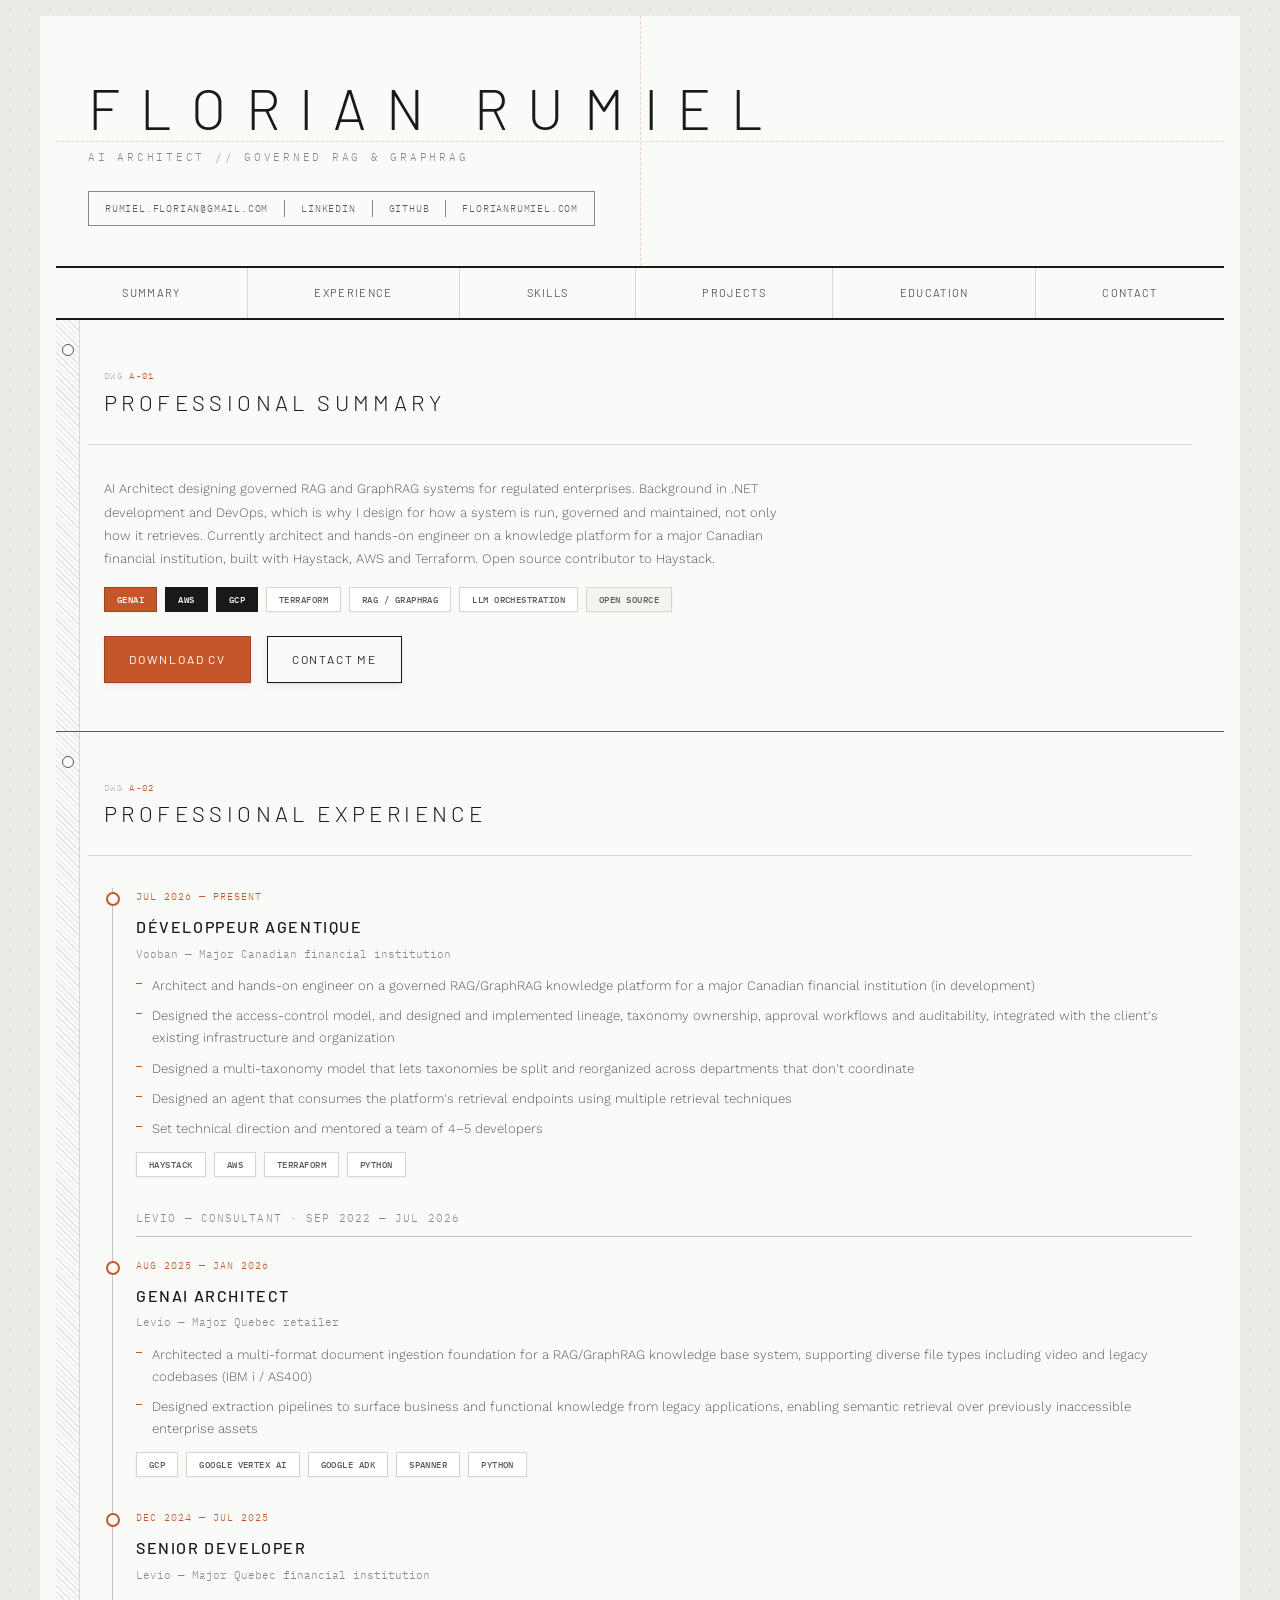
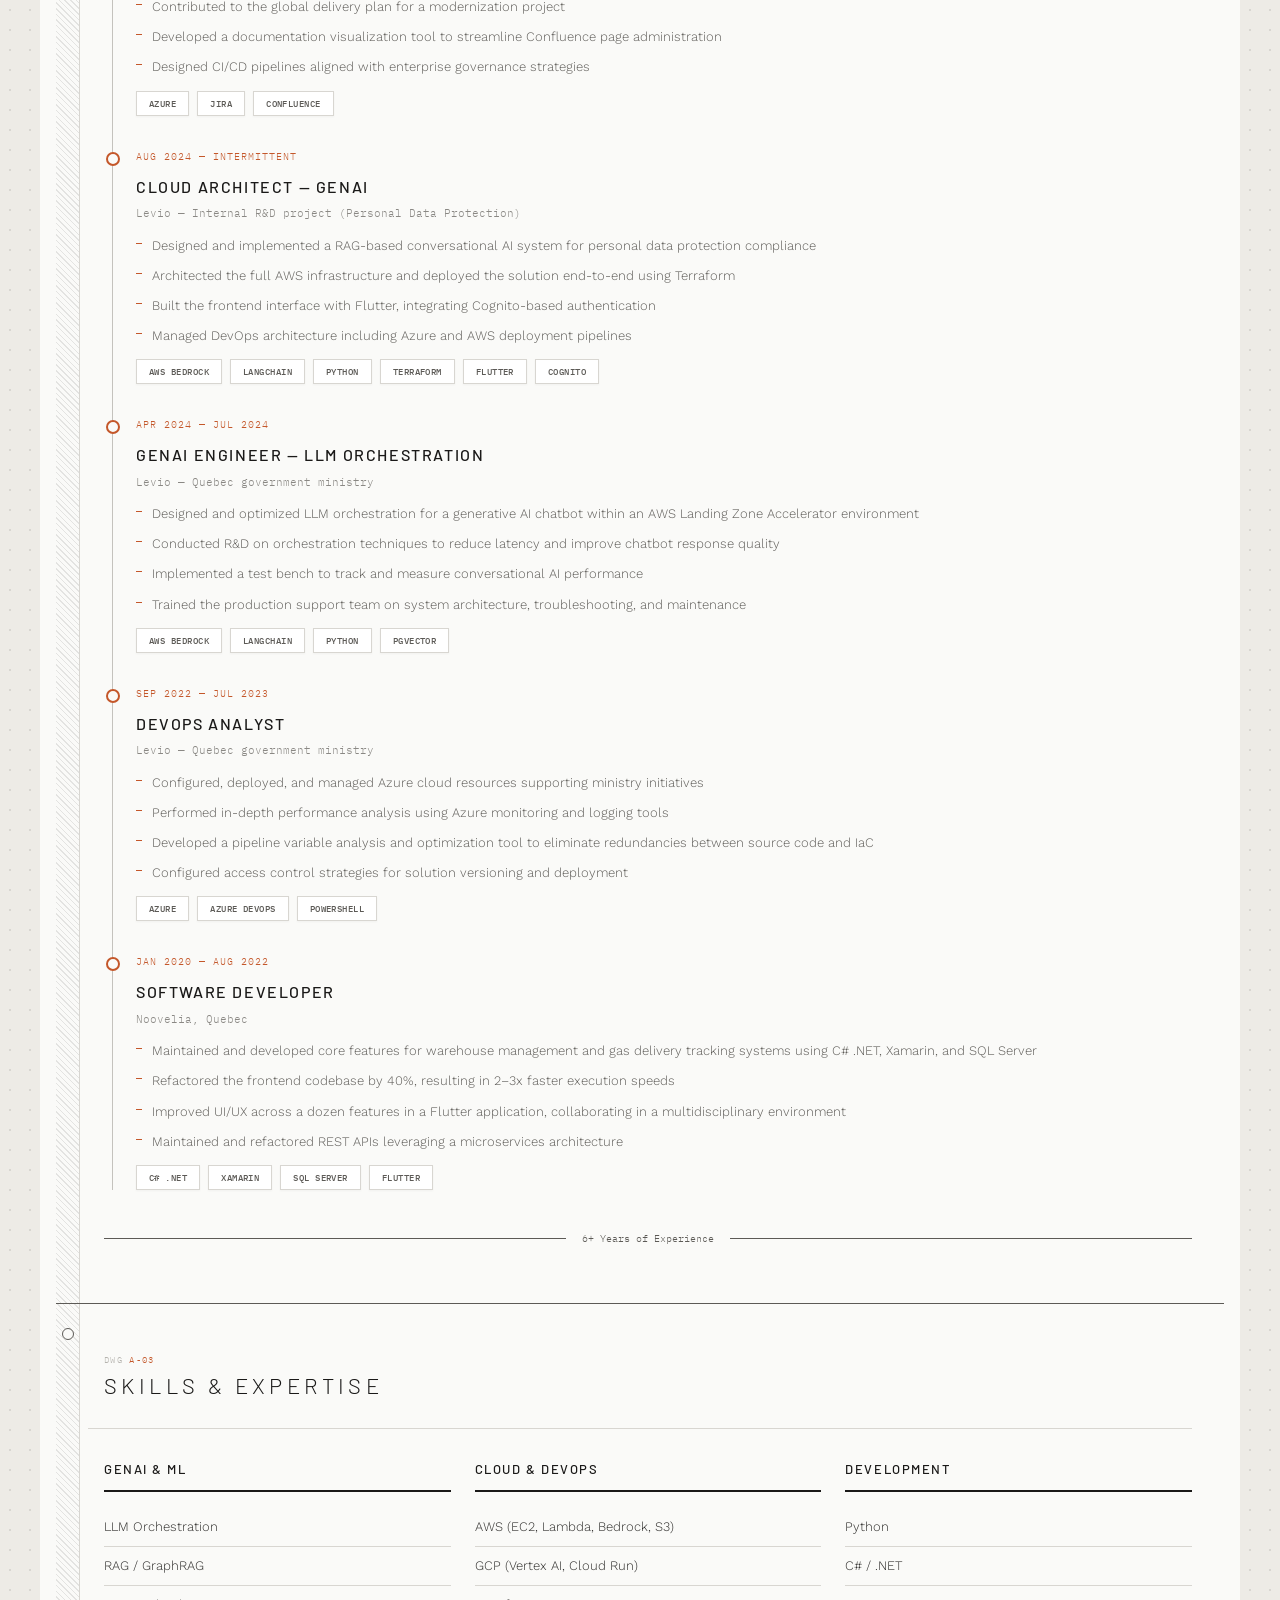
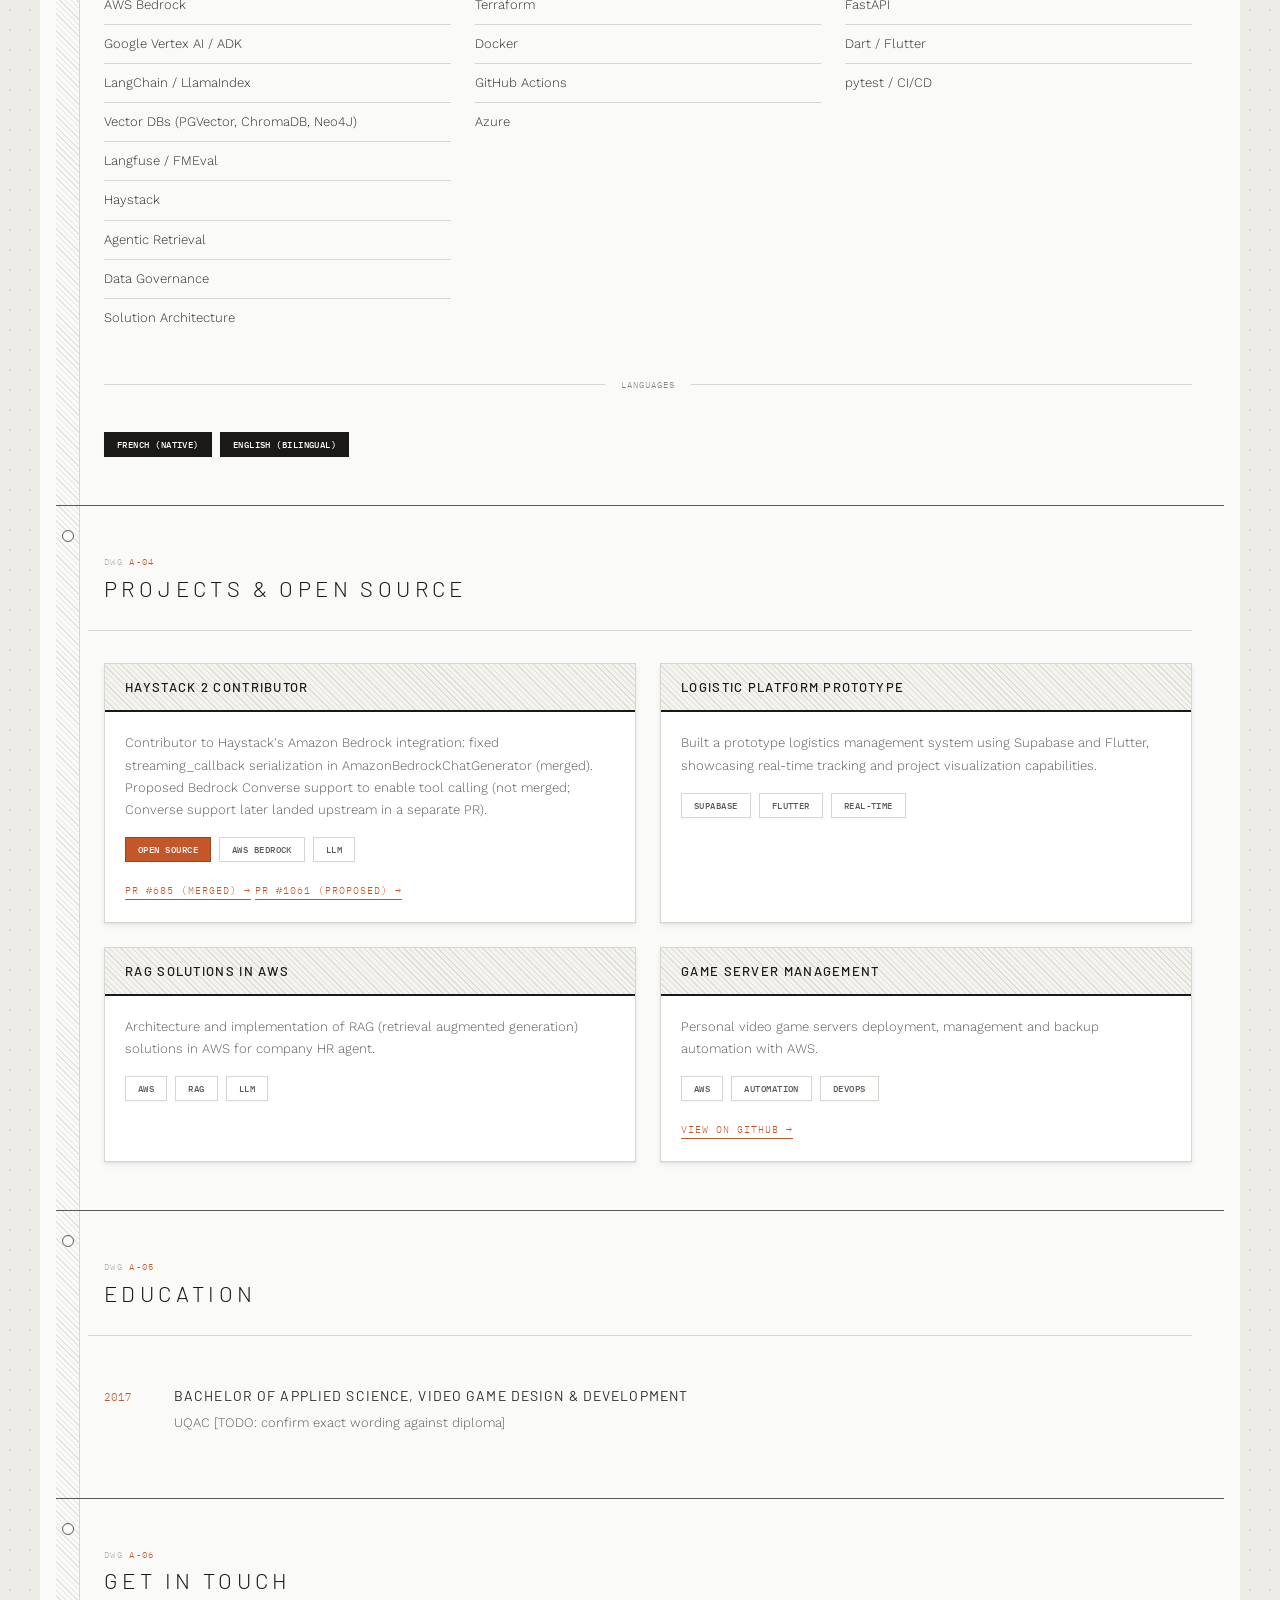
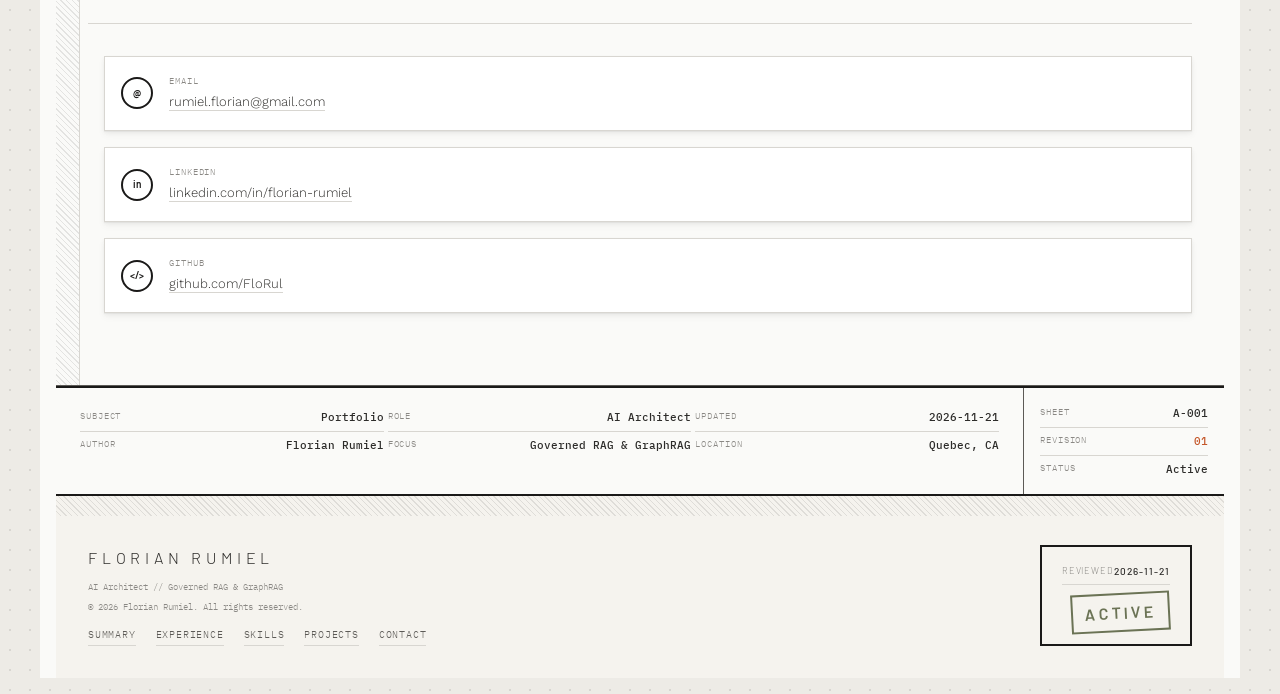
==== commit 6f3639fc: "Descriptive Levio role titles, intermittent R&D dates, header contact layout Co-Authored-By: Claude " ====
--- a/index.html
+++ b/index.html
@@ -5,29 +5,29 @@
     <meta charset="UTF-8">
     <meta name="viewport" content="width=device-width, initial-scale=1.0">
     <script src="https://app.rybbit.io/api/script.js" data-site-id="a4388474c2c6" defer></script>
-    <title>Florian Rumiel | Cloud Architect &mdash; GenAI Specialist</title>
+    <title>Florian Rumiel | AI Architect: Governed RAG &amp; GraphRAG</title>
     <meta name="description"
-        content="Florian Rumiel - Cloud Architect specializing in generative AI systems, RAG architectures, LLM orchestration, and cloud infrastructure automation on AWS and GCP">
+        content="Florian Rumiel - AI Architect designing governed RAG and GraphRAG systems for regulated enterprises. Background in .NET development and DevOps. Haystack, AWS, Terraform.">
 
     <!-- Open Graph Meta Tags -->
     <meta property="og:type" content="website">
-    <meta property="og:title" content="Florian Rumiel | Cloud Architect &mdash; GenAI Specialist">
+    <meta property="og:title" content="Florian Rumiel | AI Architect: Governed RAG &amp; GraphRAG">
     <meta property="og:description"
-        content="Cloud Architect specializing in generative AI systems, RAG architectures, and cloud infrastructure automation">
-    <meta property="og:url" content="https://florian-rumiel.com">
+        content="AI Architect designing governed RAG and GraphRAG systems for regulated enterprises">
+    <meta property="og:url" content="https://florianrumiel.com/">
     <meta property="og:site_name" content="Florian Rumiel Portfolio">
 
     <!-- Twitter Card Meta Tags -->
     <meta name="twitter:card" content="summary_large_image">
-    <meta name="twitter:title" content="Florian Rumiel | Cloud Architect &mdash; GenAI Specialist">
+    <meta name="twitter:title" content="Florian Rumiel | AI Architect: Governed RAG &amp; GraphRAG">
     <meta name="twitter:description"
-        content="Cloud Architect specializing in generative AI systems, RAG architectures, and cloud infrastructure automation">
+        content="AI Architect designing governed RAG and GraphRAG systems for regulated enterprises">
 
     <!-- Additional SEO -->
     <meta name="author" content="Florian Rumiel">
     <meta name="keywords"
-        content="Cloud Architect, GenAI, RAG Systems, LLM Orchestration, AWS Bedrock, Google Vertex AI, Terraform, Python, LangChain, GraphRAG">
-    <link rel="canonical" href="https://florian-rumiel.com">
+        content="AI Architect, Cloud Architect, GenAI, RAG Systems, LLM Orchestration, AWS Bedrock, Google Vertex AI, Terraform, Python, LangChain, GraphRAG, Haystack, Google ADK, Agentic Retrieval">
+    <link rel="canonical" href="https://florianrumiel.com/">
 
     <!-- Favicon -->
     <link rel="icon" href="assets/images/favicon.ico">
@@ -45,9 +45,9 @@
       "@context": "https://schema.org",
       "@type": "Person",
       "name": "Florian Rumiel",
-      "jobTitle": "Cloud Architect - GenAI Specialist",
-      "description": "Cloud Architect specializing in generative AI systems, RAG architectures, LLM orchestration, and cloud infrastructure automation",
-      "url": "https://florian-rumiel.com",
+      "jobTitle": "AI Architect",
+      "description": "AI Architect designing governed RAG and GraphRAG systems for regulated enterprises",
+      "url": "https://florianrumiel.com/",
       "email": "rumiel.florian@gmail.com",
       "alumniOf": [
         {
@@ -70,19 +70,10 @@
         "Python",
         "LangChain",
         "GraphRAG",
-        "Vector Databases"
-      ],
-      "hasCredential": [
-        {
-          "@type": "EducationalOccupationalCredential",
-          "name": "AWS Cloud Practitioner",
-          "credentialCategory": "Professional Certification"
-        },
-        {
-          "@type": "EducationalOccupationalCredential",
-          "name": "Terraform Associate",
-          "credentialCategory": "Professional Certification"
-        }
+        "Vector Databases",
+        "Haystack",
+        "Google ADK",
+        "Agentic Retrieval"
       ],
       "sameAs": [
         "https://linkedin.com/in/florian-rumiel",
@@ -90,7 +81,7 @@
       ],
       "worksFor": {
         "@type": "Organization",
-        "name": "Levio"
+        "name": "Vooban"
       }
     }
     </script>
@@ -757,6 +748,18 @@
             margin-bottom: var(--space-3);
         }
 
+        /* Employer span grouping several engagements */
+        .timeline-group {
+            font-family: var(--font-mono);
+            font-size: 0.6875rem;
+            text-transform: uppercase;
+            letter-spacing: 0.1em;
+            color: var(--ink-light);
+            border-bottom: var(--weight-thin) solid var(--shadow-medium);
+            padding-bottom: var(--space-2);
+            margin-bottom: var(--space-5);
+        }
+
         .timeline-body ul {
             list-style: none;
             padding: 0;
@@ -1315,13 +1318,13 @@
             <header class="site-header">
                 <div class="header-content">
                     <h1>Florian Rumiel</h1>
-                    <p class="tagline">Cloud Architect // Generative AI Specialist</p>
+                    <p class="tagline">AI Architect // Governed RAG &amp; GraphRAG</p>
                     <div class="header-meta">
                         <span><a href="mailto:rumiel.florian@gmail.com">rumiel.florian@gmail.com</a></span>
                         <span><a href="https://linkedin.com/in/florian-rumiel" target="_blank"
                                 rel="noopener">LinkedIn</a></span>
                         <span><a href="https://github.com/FloRul" target="_blank" rel="noopener">GitHub</a></span>
-                        <span><a href="https://florian-rumiel.com">florianrumiel.com</a></span>
+                        <span><a href="https://florianrumiel.com/">florianrumiel.com</a></span>
                     </div>
                 </div>
             </header>
@@ -1347,13 +1350,11 @@
                     </div>
                     <div class="content-pad">
                         <p class="section-description">
-                            Cloud Architect specializing in generative AI systems, RAG architectures, and LLM
-                            orchestration. Experience designing and deploying production AI applications on AWS Bedrock
-                            and Google Vertex AI with Terraform and modern orchestration frameworks. Strong foundation
-                            in
-                            cloud infrastructure, vector databases, and DevOps practices. Open source contributor
-                            focused
-                            on advancing AI tooling ecosystems.
+                            AI Architect designing governed RAG and GraphRAG systems for regulated enterprises.
+                            Background in .NET development and DevOps, which is why I design for how a system is run,
+                            governed and maintained, not only how it retrieves. Currently architect and hands-on
+                            engineer on a knowledge platform for a major Canadian financial institution, built with
+                            Haystack, AWS and Terraform. Open source contributor to Haystack.
                         </p>
                         <div class="badge-row mt-md">
                             <span class="badge badge-accent">GenAI</span>
@@ -1381,9 +1382,38 @@
                         <div class="timeline">
 
                             <div class="timeline-item">
+                                <div class="timeline-date">Jul 2026 &mdash; Present</div>
+                                <div class="timeline-title">Développeur Agentique</div>
+                                <div class="timeline-company">Vooban &mdash; Major Canadian financial institution</div>
+                                <div class="timeline-body">
+                                    <ul>
+                                        <li>Architect and hands-on engineer on a governed RAG/GraphRAG knowledge platform
+                                            for a major Canadian financial institution (in development)</li>
+                                        <li>Designed the access-control model, and designed and implemented lineage,
+                                            taxonomy ownership, approval workflows and auditability, integrated with the
+                                            client's existing infrastructure and organization</li>
+                                        <li>Designed a multi-taxonomy model that lets taxonomies be split and reorganized
+                                            across departments that don't coordinate</li>
+                                        <li>Designed an agent that consumes the platform's retrieval endpoints using
+                                            multiple retrieval techniques</li>
+                                        <li>Set technical direction and mentored a team of 4&ndash;5 developers</li>
+                                    </ul>
+                                    <div class="badge-row timeline-tech">
+                                        <span class="badge">Haystack</span>
+                                        <span class="badge">AWS</span>
+                                        <span class="badge">Terraform</span>
+                                        <span class="badge">Python</span>
+                                    </div>
+                                </div>
+                            </div>
+
+                            <div class="timeline-group">Levio &mdash; Consultant &middot; Sep 2022 &mdash; Jul 2026
+                            </div>
+
+                            <div class="timeline-item">
                                 <div class="timeline-date">Aug 2025 &mdash; Jan 2026</div>
-                                <div class="timeline-title">Cloud Architect &mdash; GenAI</div>
-                                <div class="timeline-company">Levio &mdash; Simons, Quebec</div>
+                                <div class="timeline-title">GenAI Architect</div>
+                                <div class="timeline-company">Levio &mdash; Major Quebec retailer</div>
                                 <div class="timeline-body">
                                     <ul>
                                         <li>Architected a multi-format document ingestion foundation for a RAG/GraphRAG
@@ -1406,11 +1436,10 @@
                             <div class="timeline-item">
                                 <div class="timeline-date">Dec 2024 &mdash; Jul 2025</div>
                                 <div class="timeline-title">Senior Developer</div>
-                                <div class="timeline-company">Levio &mdash; Desjardins, Quebec</div>
+                                <div class="timeline-company">Levio &mdash; Major Quebec financial institution</div>
                                 <div class="timeline-body">
                                     <ul>
-                                        <li>Contributed to the global delivery plan for the GPAP modernization project
-                                            at Desjardins</li>
+                                        <li>Contributed to the global delivery plan for a modernization project</li>
                                         <li>Developed a documentation visualization tool to streamline Confluence page
                                             administration</li>
                                         <li>Designed CI/CD pipelines aligned with enterprise governance strategies</li>
@@ -1424,10 +1453,10 @@
                             </div>
 
                             <div class="timeline-item">
-                                <div class="timeline-date">Aug 2024 &mdash; Present</div>
-                                <div class="timeline-title">Cloud Architect</div>
-                                <div class="timeline-company">Levio &mdash; RSDE-CSPRP (Personal Data Protection),
-                                    Quebec</div>
+                                <div class="timeline-date">Aug 2024 &mdash; Intermittent</div>
+                                <div class="timeline-title">Cloud Architect &mdash; GenAI</div>
+                                <div class="timeline-company">Levio &mdash; Internal R&amp;D project (Personal Data
+                                    Protection)</div>
                                 <div class="timeline-body">
                                     <ul>
                                         <li>Designed and implemented a RAG-based conversational AI system for personal
@@ -1453,9 +1482,8 @@
 
                             <div class="timeline-item">
                                 <div class="timeline-date">Apr 2024 &mdash; Jul 2024</div>
-                                <div class="timeline-title">Cloud Architect &mdash; AI Orchestration</div>
-                                <div class="timeline-company">Levio &mdash; Ministry of Cybersecurity and Digital (MCN),
-                                    Quebec</div>
+                                <div class="timeline-title">GenAI Engineer &mdash; LLM Orchestration</div>
+                                <div class="timeline-company">Levio &mdash; Quebec government ministry</div>
                                 <div class="timeline-body">
                                     <ul>
                                         <li>Designed and optimized LLM orchestration for a generative AI chatbot within
@@ -1480,8 +1508,7 @@
                             <div class="timeline-item">
                                 <div class="timeline-date">Sep 2022 &mdash; Jul 2023</div>
                                 <div class="timeline-title">DevOps Analyst</div>
-                                <div class="timeline-company">Levio &mdash; Ministry of Justice of Quebec (MJQ),
-                                    Quebec</div>
+                                <div class="timeline-company">Levio &mdash; Quebec government ministry</div>
                                 <div class="timeline-body">
                                     <ul>
                                         <li>Configured, deployed, and managed Azure cloud resources supporting ministry
@@ -1548,6 +1575,10 @@
                                     <li>LangChain / LlamaIndex</li>
                                     <li>Vector DBs (PGVector, ChromaDB, Neo4J)</li>
                                     <li>Langfuse / FMEval</li>
+                                    <li>Haystack</li>
+                                    <li>Agentic Retrieval</li>
+                                    <li>Data Governance</li>
+                                    <li>Solution Architecture</li>
                                 </ul>
                             </div>
 
@@ -1575,19 +1606,6 @@
                             </div>
                         </div>
 
-                        <div class="divider mt-lg mb-lg"><span class="divider-symbol">CERTIFICATIONS</span></div>
-
-                        <div class="cert-grid">
-                            <div class="cert-item">
-                                <div class="cert-marker">1</div>
-                                <div class="cert-name">AWS Cloud Practitioner</div>
-                            </div>
-                            <div class="cert-item">
-                                <div class="cert-marker">2</div>
-                                <div class="cert-name">Terraform Associate</div>
-                            </div>
-                        </div>
-
                         <div class="divider mt-lg mb-lg"><span class="divider-symbol">LANGUAGES</span></div>
 
                         <div class="badge-row">
@@ -1609,13 +1627,19 @@
                             <div class="project-card">
                                 <div class="project-card-header">Haystack 2 Contributor</div>
                                 <div class="project-card-body">
-                                    <p>Implemented AWS Bedrock integration for LLM tool calling, enabling function-based
-                                        agentic workflows in the Haystack 2 open source framework.</p>
+                                    <p>Contributor to Haystack's Amazon Bedrock integration: fixed streaming_callback
+                                        serialization in AmazonBedrockChatGenerator (merged). Proposed Bedrock Converse
+                                        support to enable tool calling (not merged; Converse support later landed
+                                        upstream in a separate PR).</p>
                                     <div class="badge-row mb-md">
                                         <span class="badge badge-accent">Open Source</span>
                                         <span class="badge">AWS Bedrock</span>
                                         <span class="badge">LLM</span>
                                     </div>
+                                    <a href="https://github.com/deepset-ai/haystack-core-integrations/pull/685"
+                                        target="_blank" rel="noopener" class="project-link">PR #685 (merged) &rarr;</a>
+                                    <a href="https://github.com/deepset-ai/haystack-core-integrations/pull/1061"
+                                        target="_blank" rel="noopener" class="project-link">PR #1061 (proposed) &rarr;</a>
                                 </div>
                             </div>
 
@@ -1675,8 +1699,9 @@
                         <div class="education-item">
                             <div class="edu-year">2017</div>
                             <div>
-                                <div class="edu-title">Bachelor in Applied Sciences</div>
-                                <div class="edu-detail">UQAC &mdash; Computer Science</div>
+                                <div class="edu-title">Bachelor of Applied Science, Video Game Design &amp; Development
+                                </div>
+                                <div class="edu-detail">UQAC [TODO: confirm exact wording against diploma]</div>
                             </div>
                         </div>
                     </div>
@@ -1733,13 +1758,13 @@
                     </div>
                     <div>
                         <div class="title-block-row"><span class="title-block-label">Role</span><span
-                                class="title-block-value">Cloud Architect</span></div>
+                                class="title-block-value">AI Architect</span></div>
                         <div class="title-block-row"><span class="title-block-label">Focus</span><span
-                                class="title-block-value">Generative AI</span></div>
+                                class="title-block-value">Governed RAG &amp; GraphRAG</span></div>
                     </div>
                     <div>
                         <div class="title-block-row"><span class="title-block-label">Updated</span><span
-                                class="title-block-value">2026-02-06</span></div>
+                                class="title-block-value">2026-11-21</span></div>
                         <div class="title-block-row"><span class="title-block-label">Location</span><span
                                 class="title-block-value">Quebec, CA</span></div>
                     </div>
@@ -1759,7 +1784,7 @@
                 <div class="footer-content">
                     <div>
                         <div class="footer-logo">Florian Rumiel</div>
-                        <p>Cloud Architect // Generative AI Specialist</p>
+                        <p>AI Architect // Governed RAG &amp; GraphRAG</p>
                         <p>&copy; 2026 Florian Rumiel. All rights reserved.</p>
                         <div class="footer-links">
                             <a href="#summary">Summary</a>
@@ -1771,7 +1796,7 @@
                     </div>
                     <div class="footer-stamp">
                         <div class="title-block-row"><span class="title-block-label">Reviewed</span><span
-                                class="title-block-value">2026-02-06</span></div>
+                                class="title-block-value">2026-11-21</span></div>
                         <div class="stamp-status">Active</div>
                     </div>
                 </div>
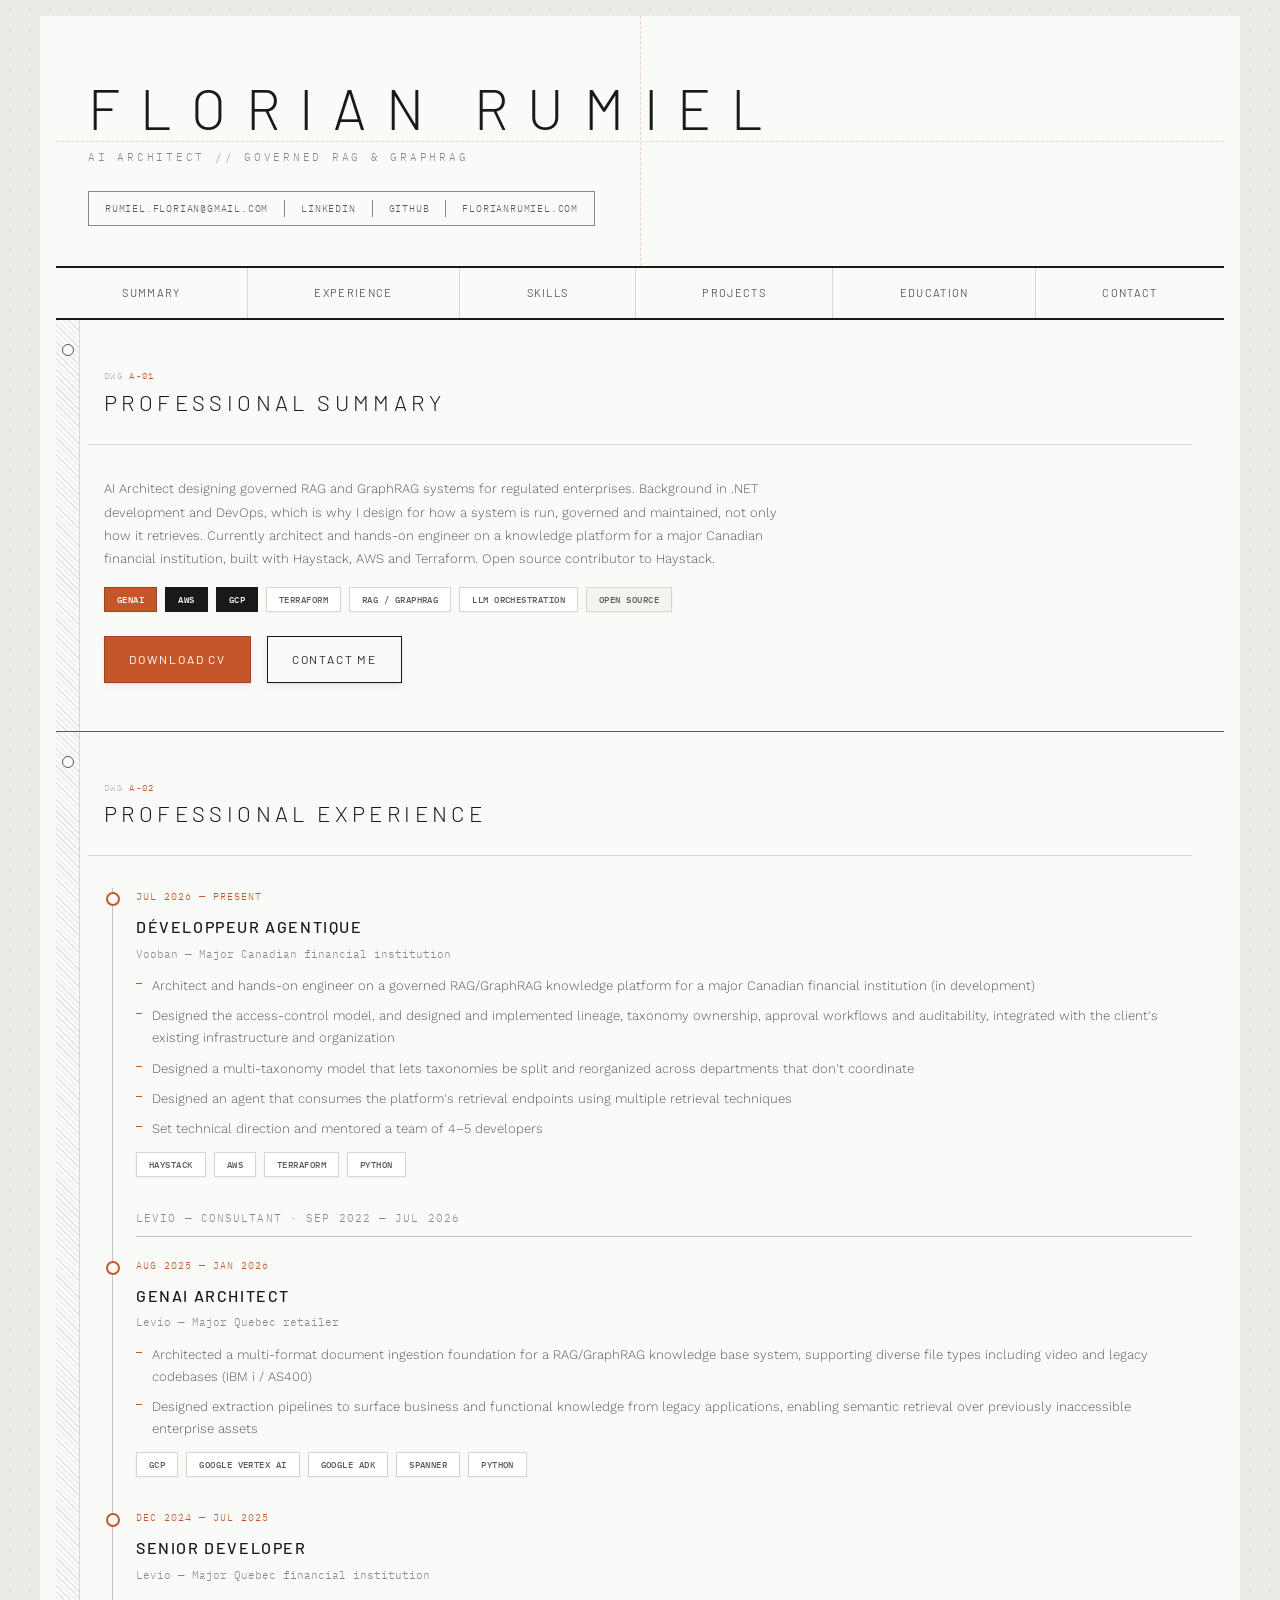
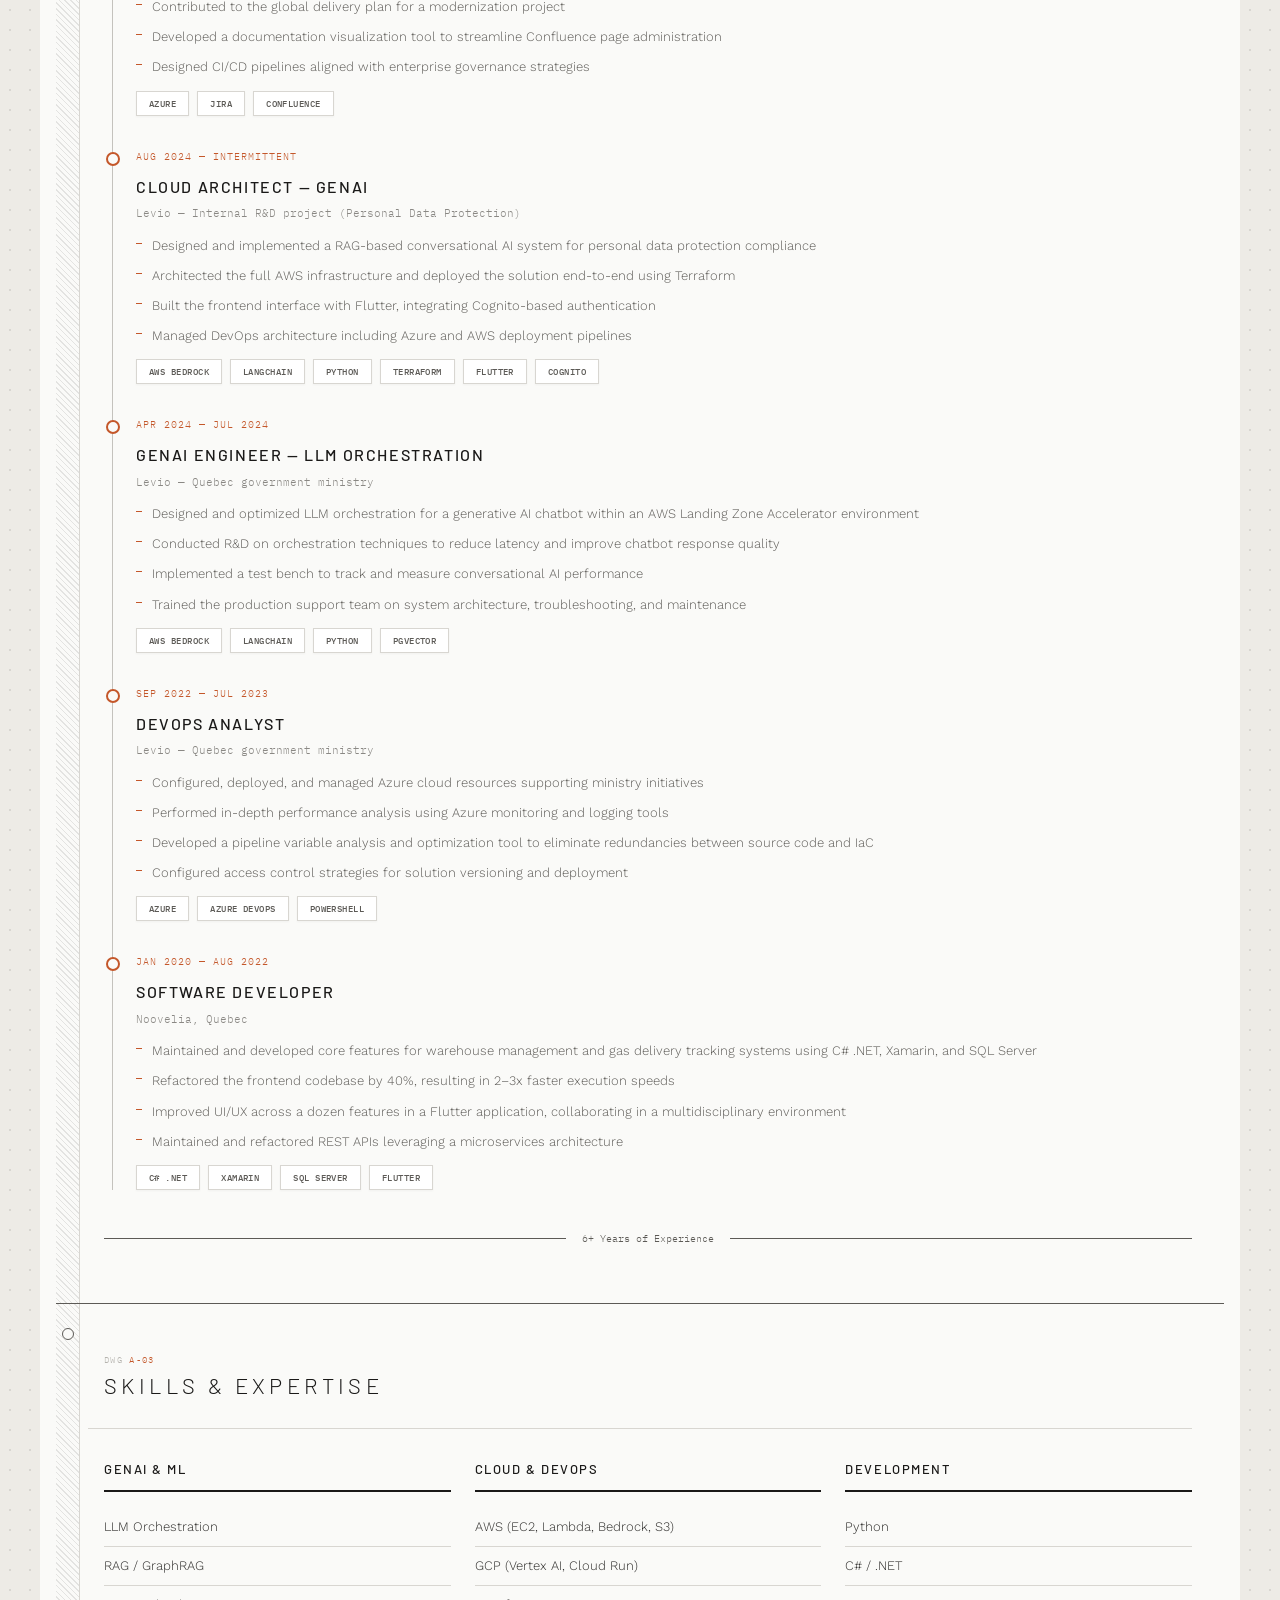
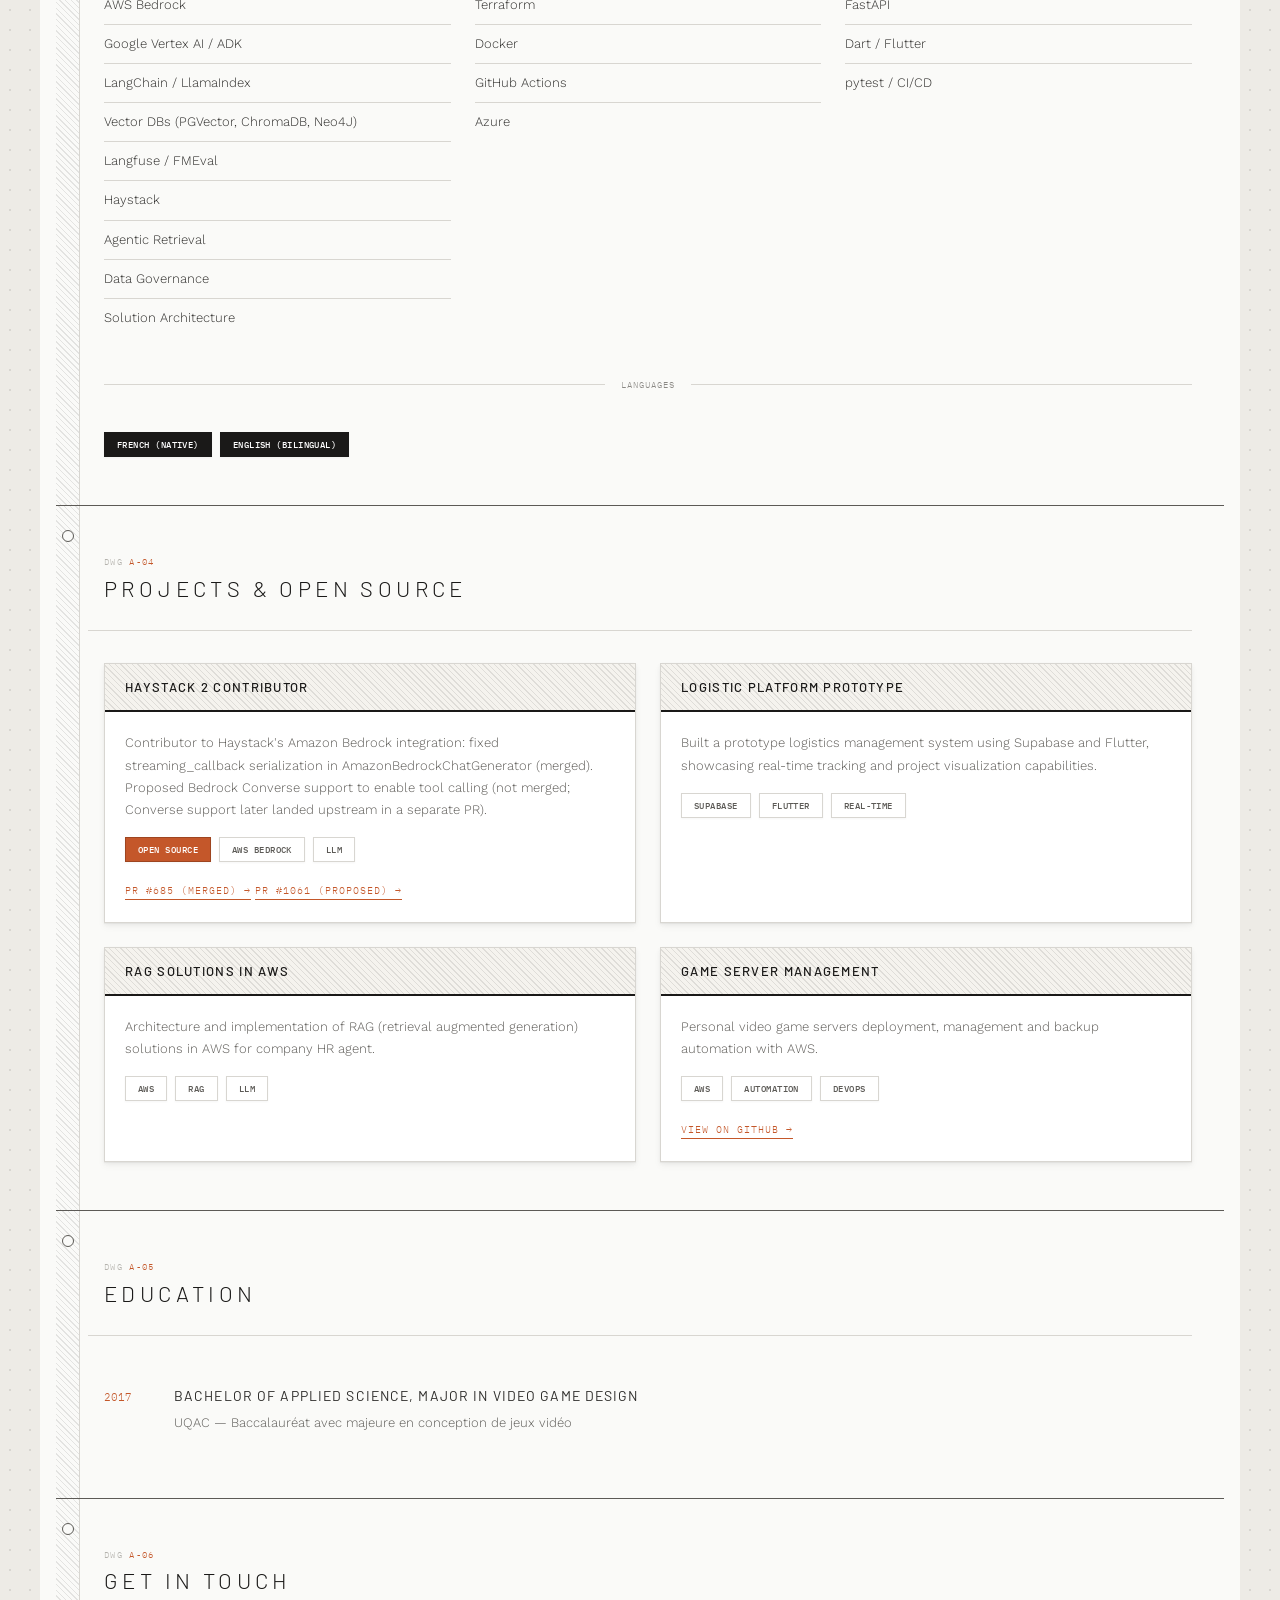
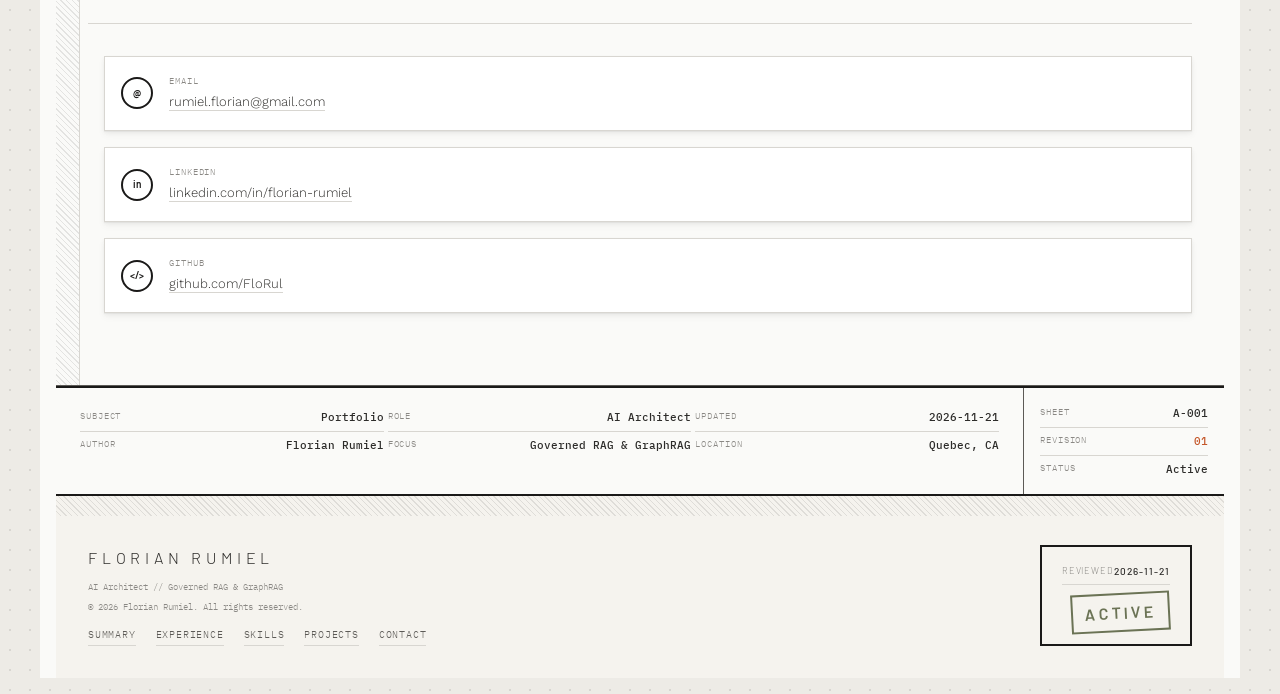
==== commit de03831c: "Education: official UQAC degree wording; trim resume to one page Co-Authored-By: Claude Opus 5.5 <no" ====
--- a/index.html
+++ b/index.html
@@ -1699,9 +1699,9 @@
                         <div class="education-item">
                             <div class="edu-year">2017</div>
                             <div>
-                                <div class="edu-title">Bachelor of Applied Science, Video Game Design &amp; Development
+                                <div class="edu-title">Bachelor of Applied Science, Major in Video Game Design</div>
+                                <div class="edu-detail">UQAC &mdash; Baccalauréat avec majeure en conception de jeux vidéo
                                 </div>
-                                <div class="edu-detail">UQAC [TODO: confirm exact wording against diploma]</div>
                             </div>
                         </div>
                     </div>
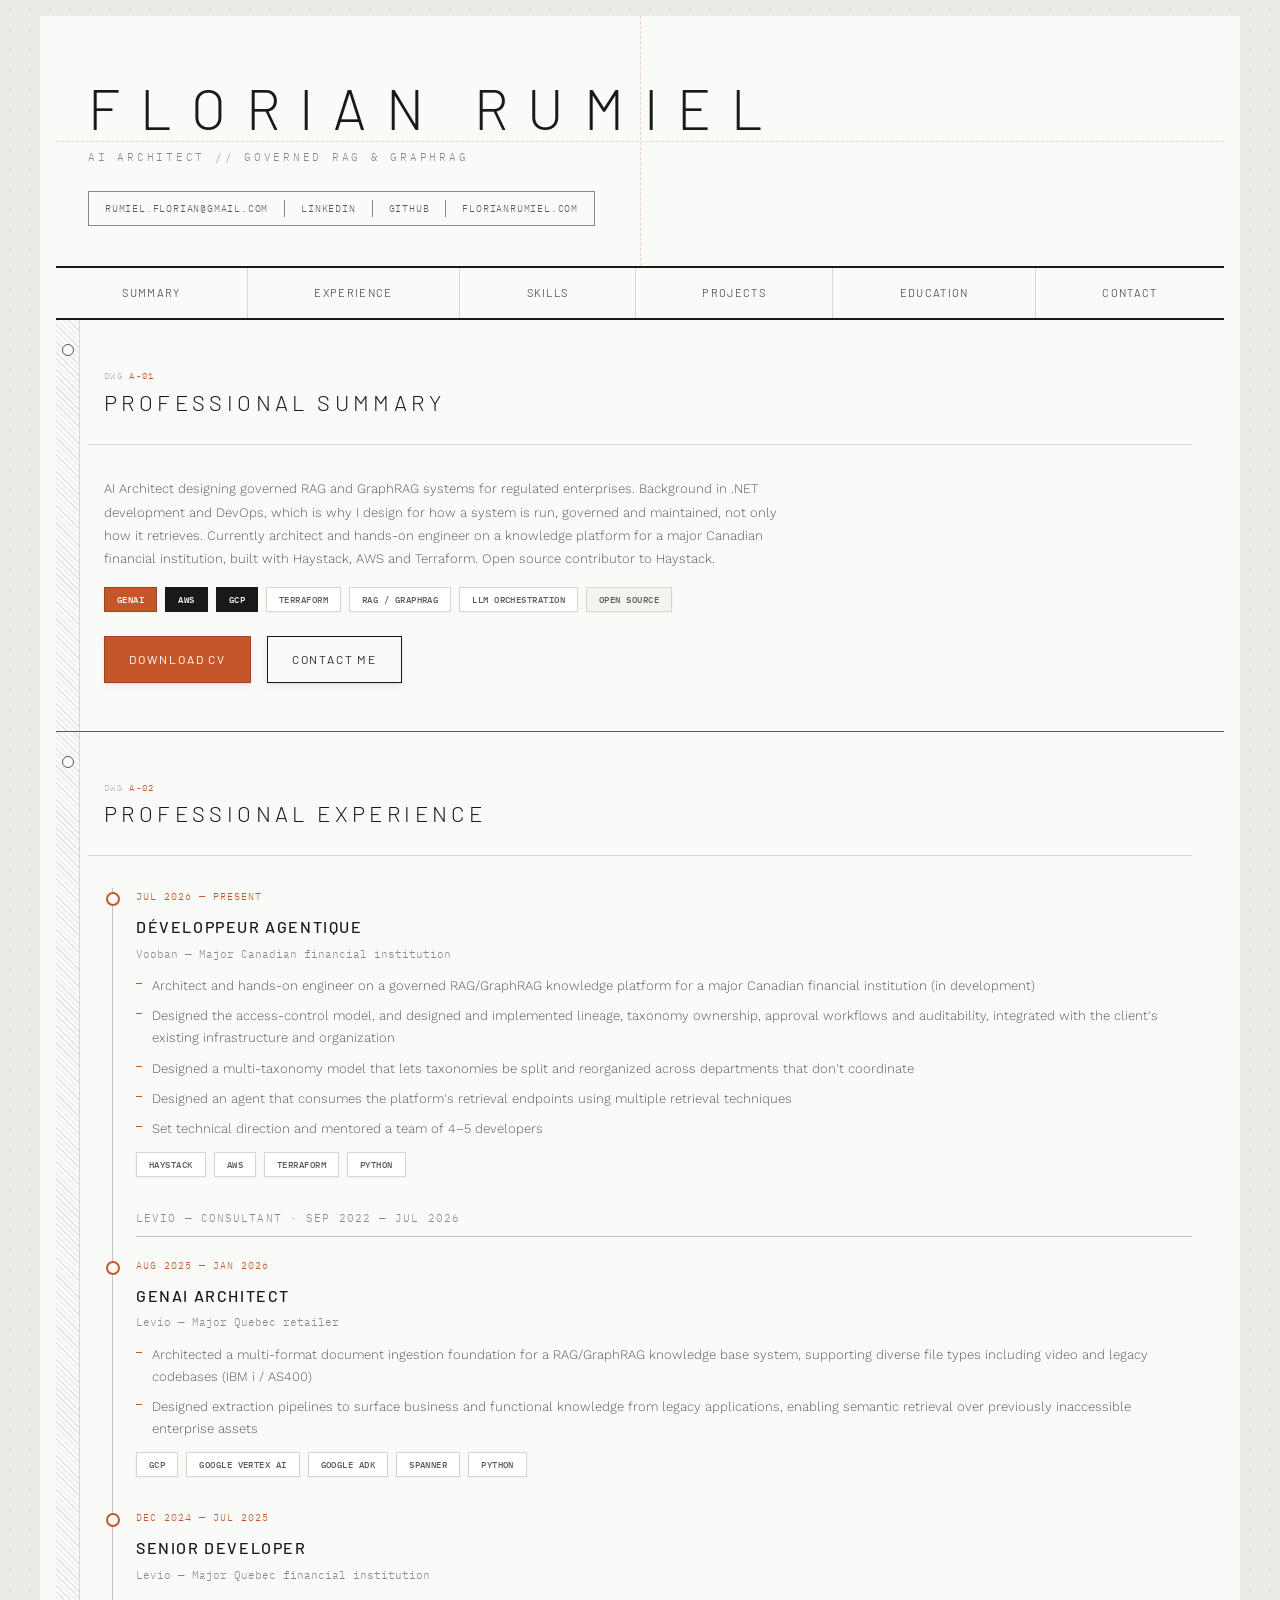
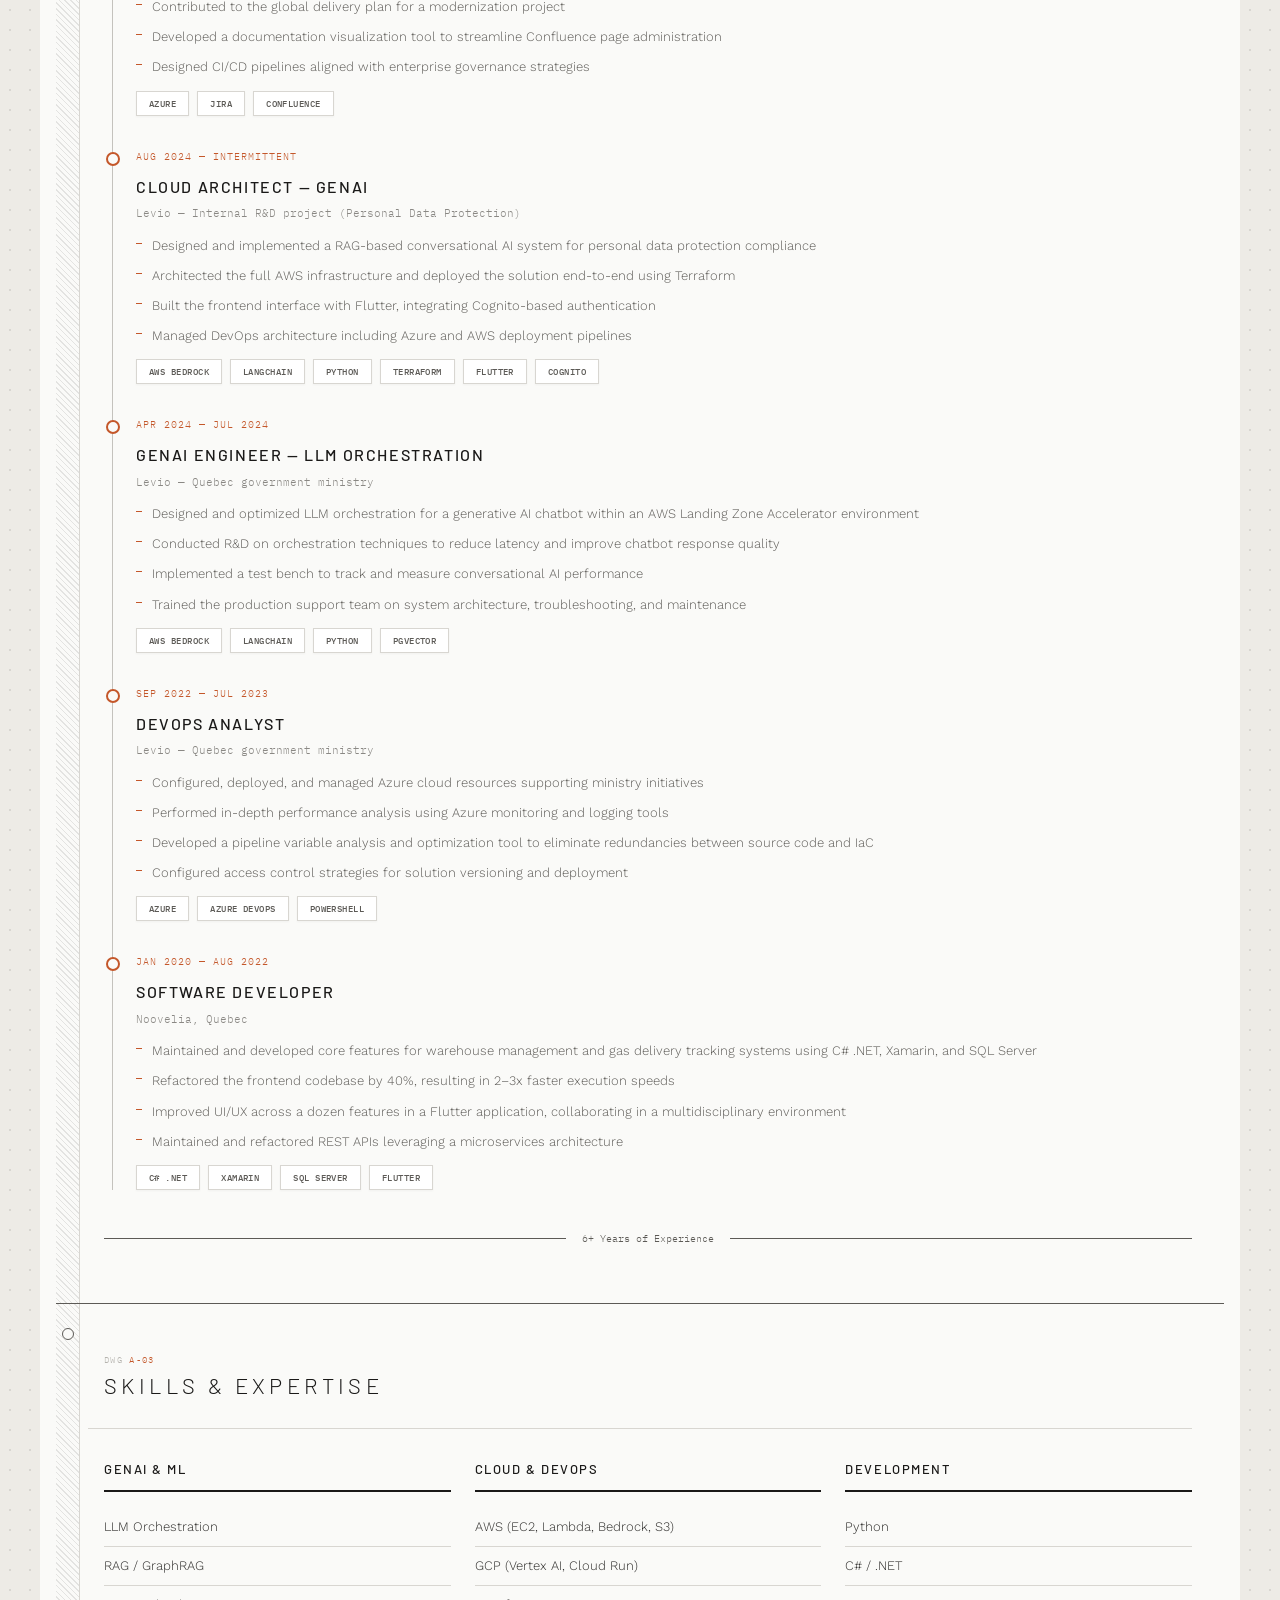
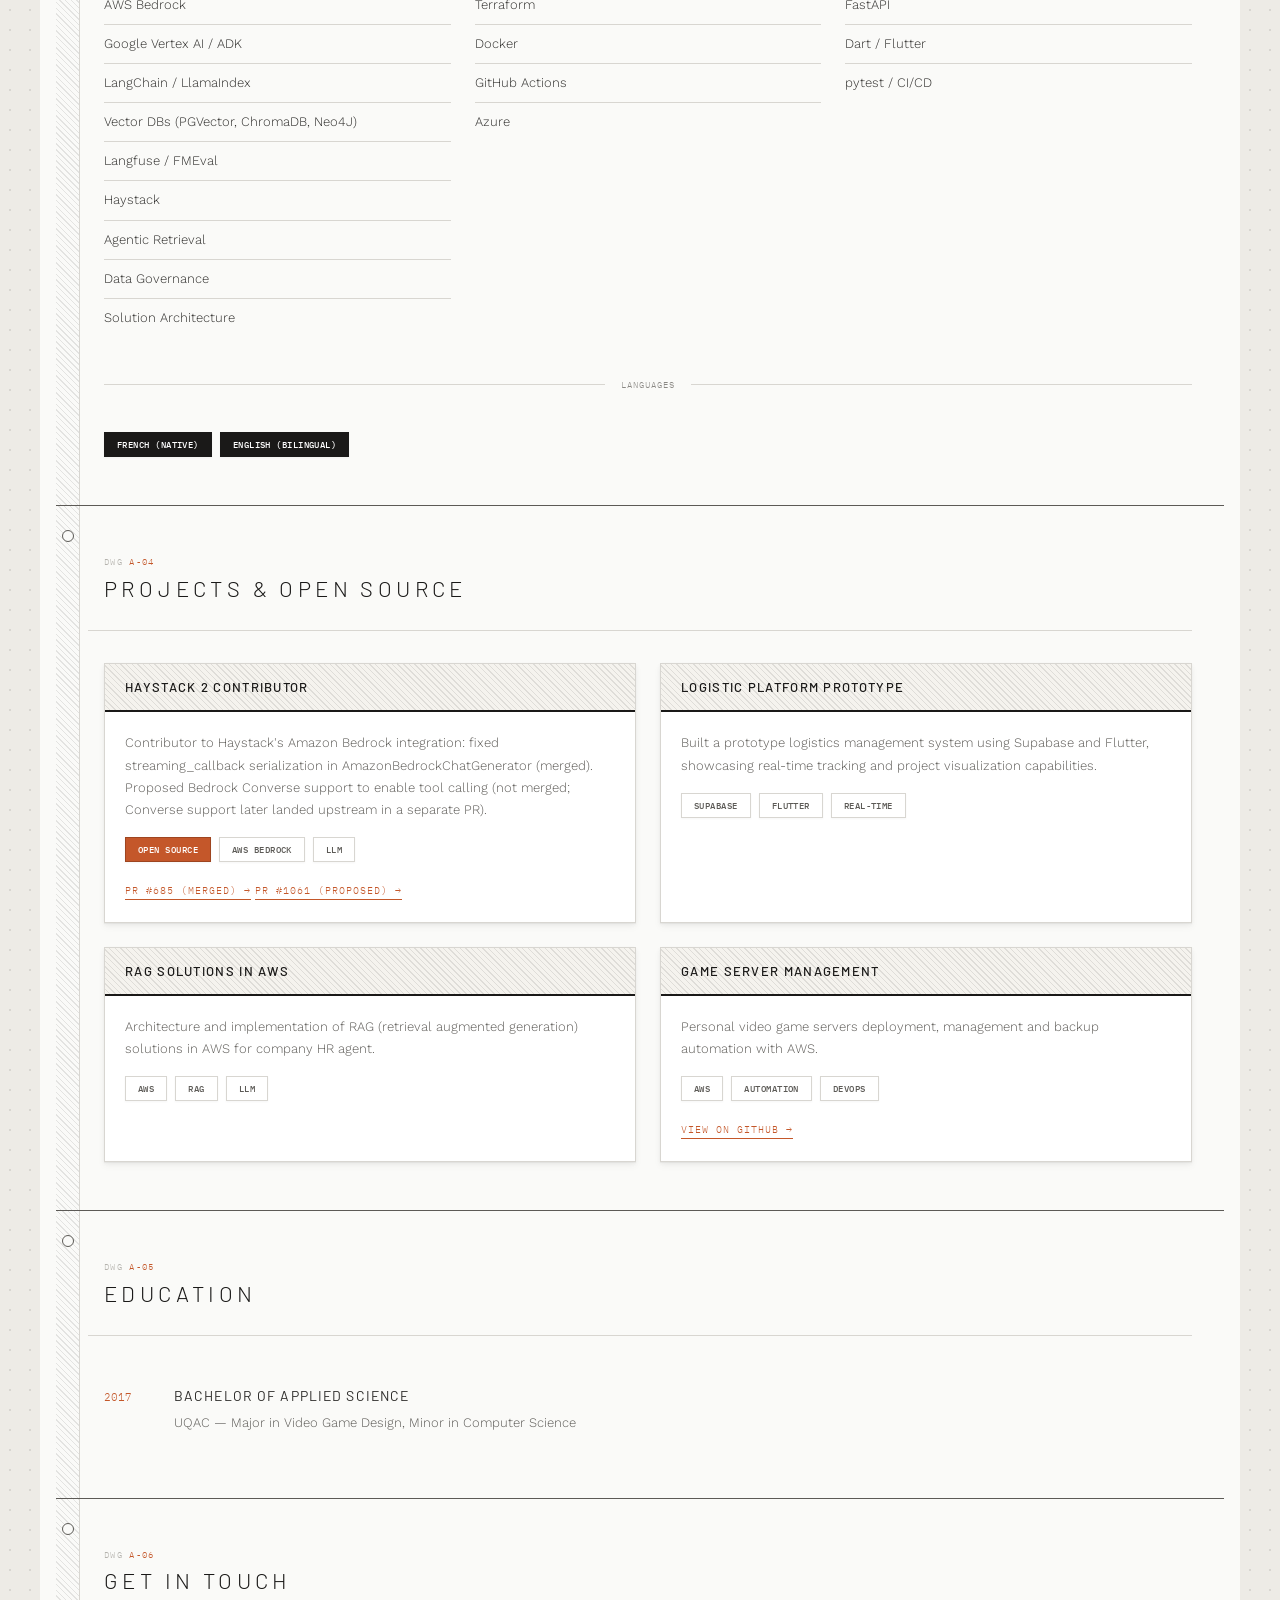
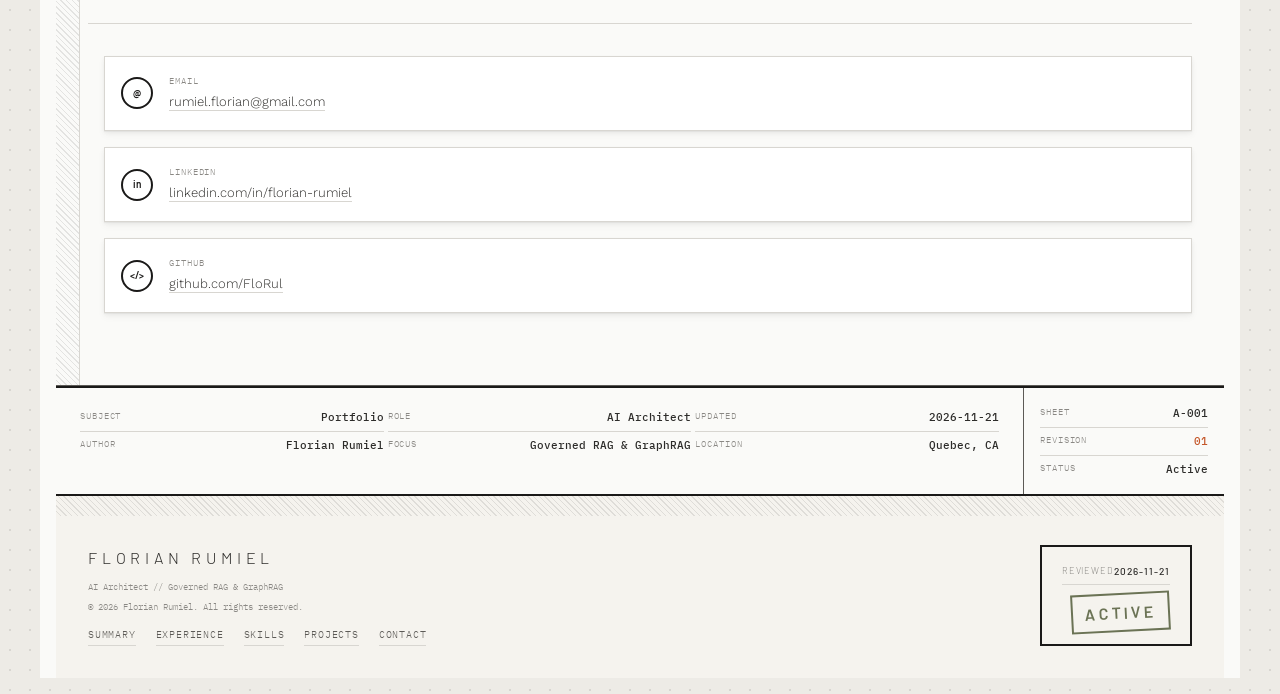
==== commit 7e5d9267: "Education: add Computer Science minor Co-Authored-By: Claude Opus 5.5 <noreply@anthropic.com>" ====
--- a/index.html
+++ b/index.html
@@ -1699,8 +1699,8 @@
                         <div class="education-item">
                             <div class="edu-year">2017</div>
                             <div>
-                                <div class="edu-title">Bachelor of Applied Science, Major in Video Game Design</div>
-                                <div class="edu-detail">UQAC &mdash; Baccalauréat avec majeure en conception de jeux vidéo
+                                <div class="edu-title">Bachelor of Applied Science</div>
+                                <div class="edu-detail">UQAC &mdash; Major in Video Game Design, Minor in Computer Science
                                 </div>
                             </div>
                         </div>
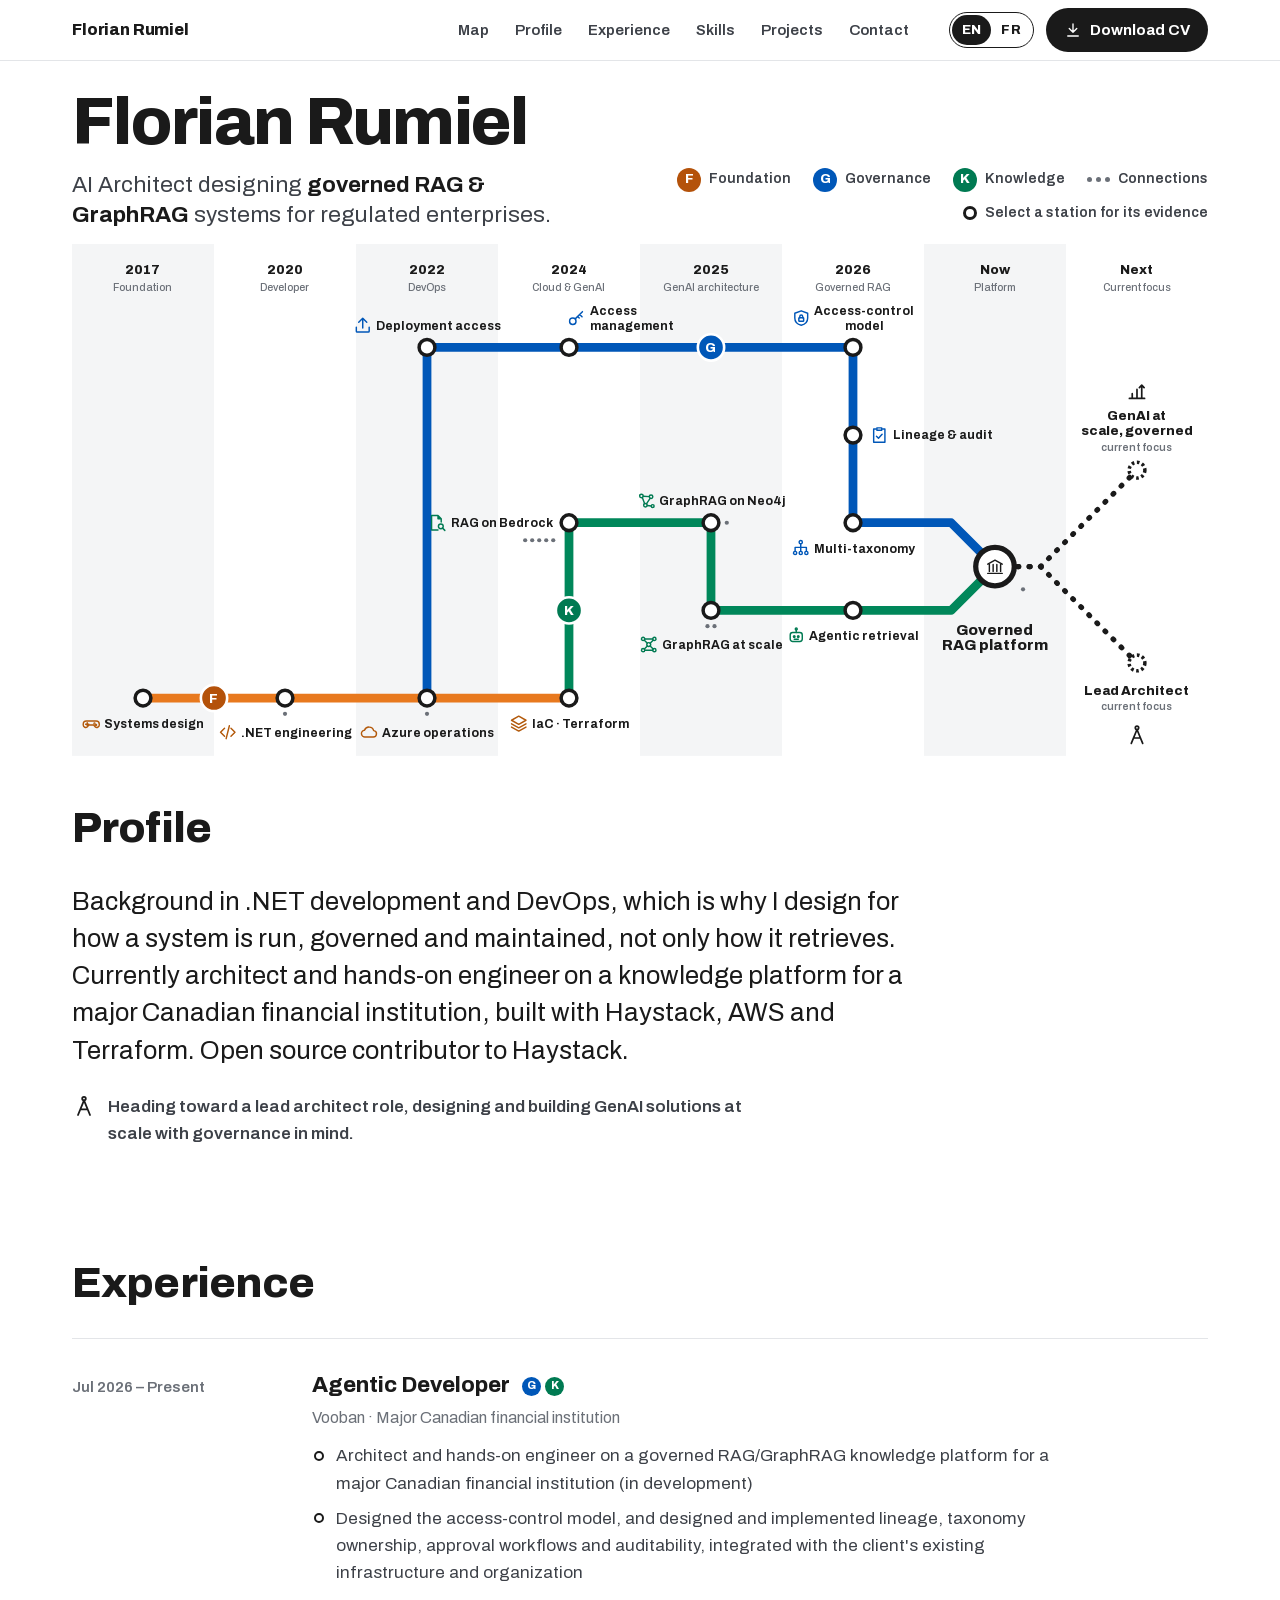
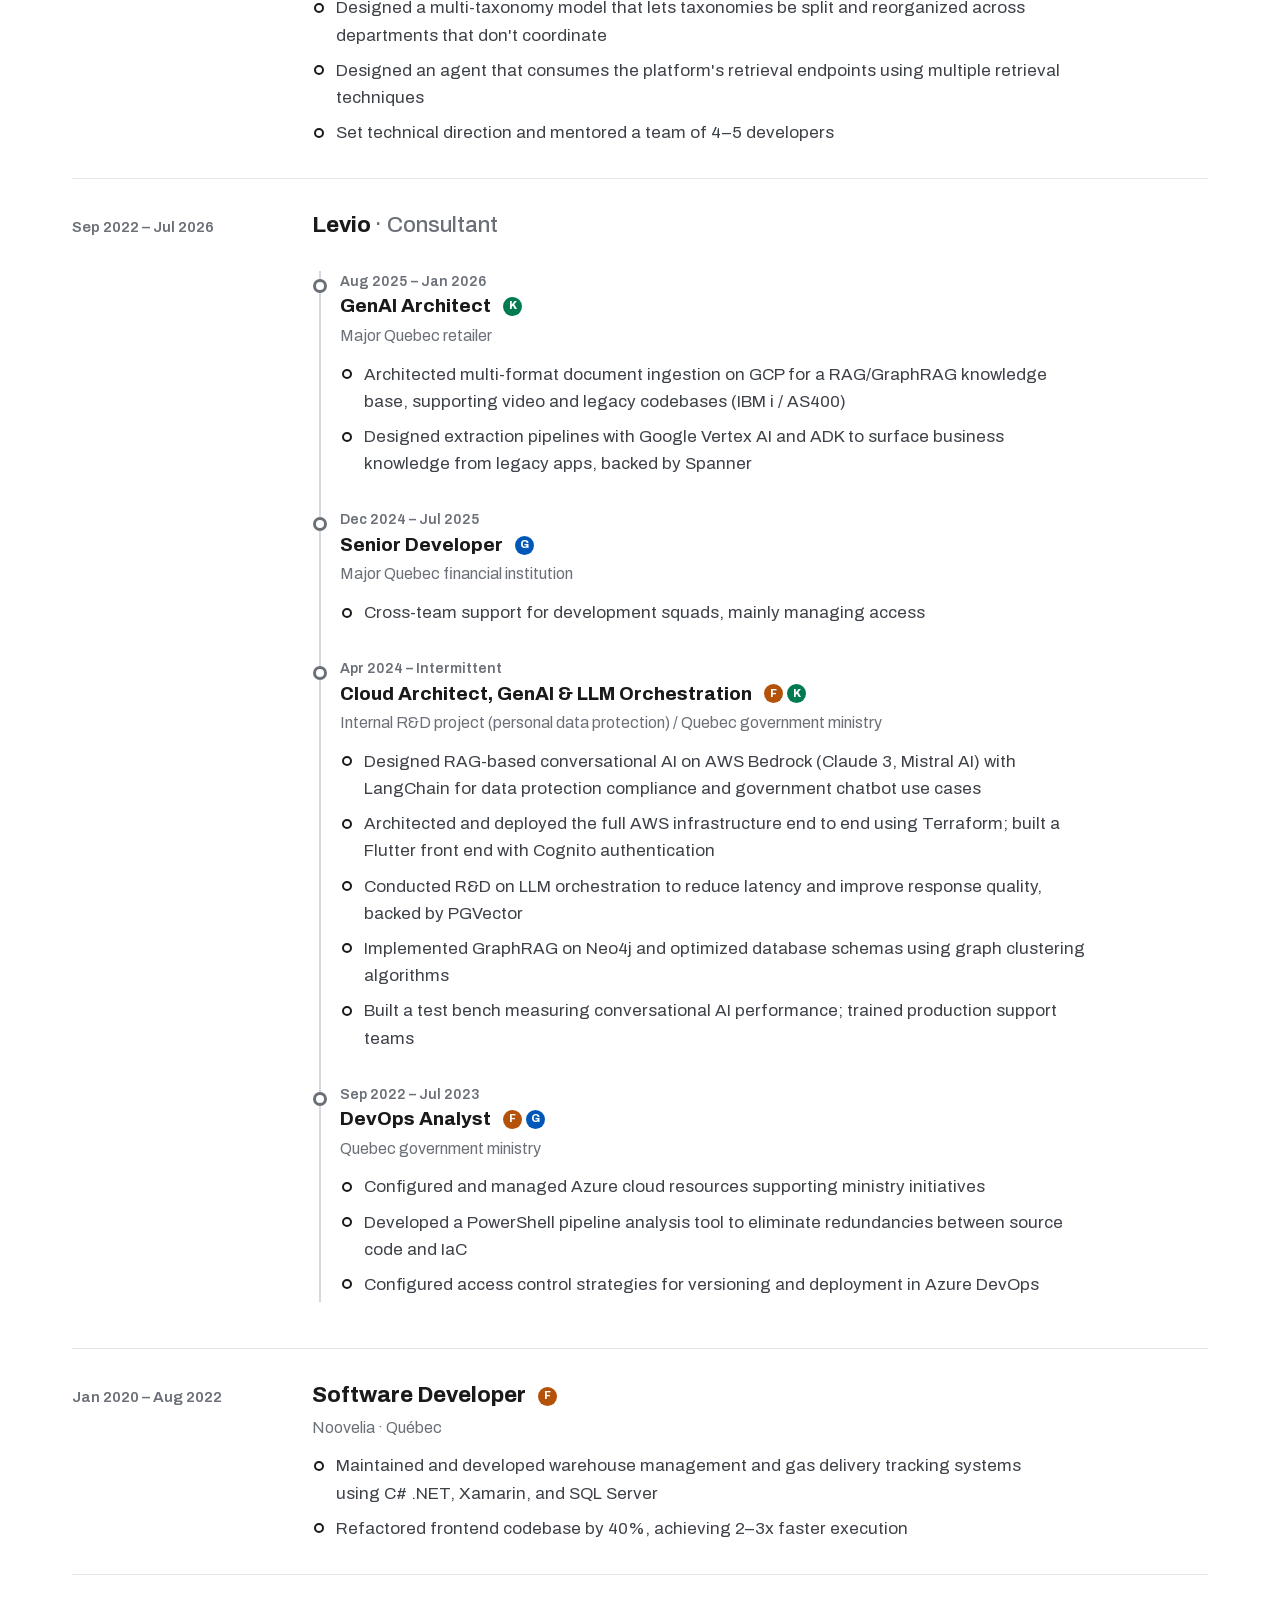
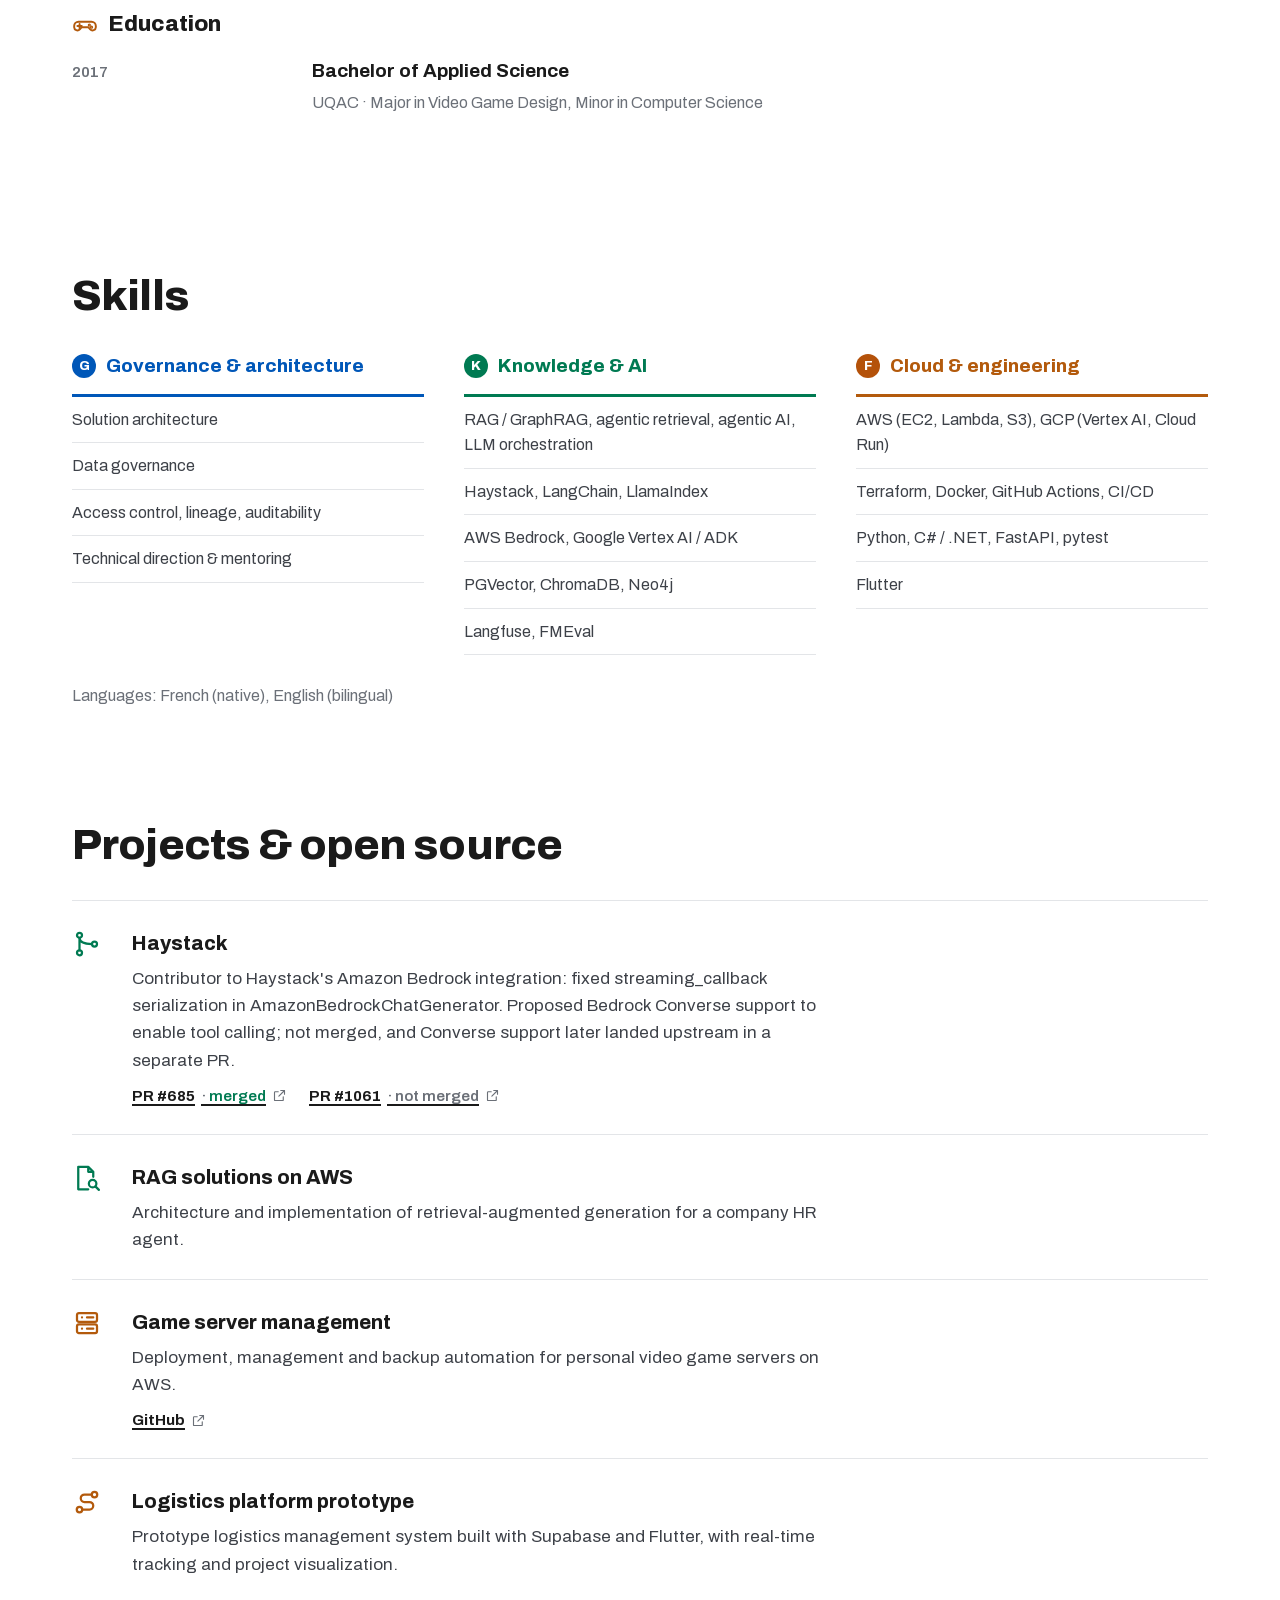
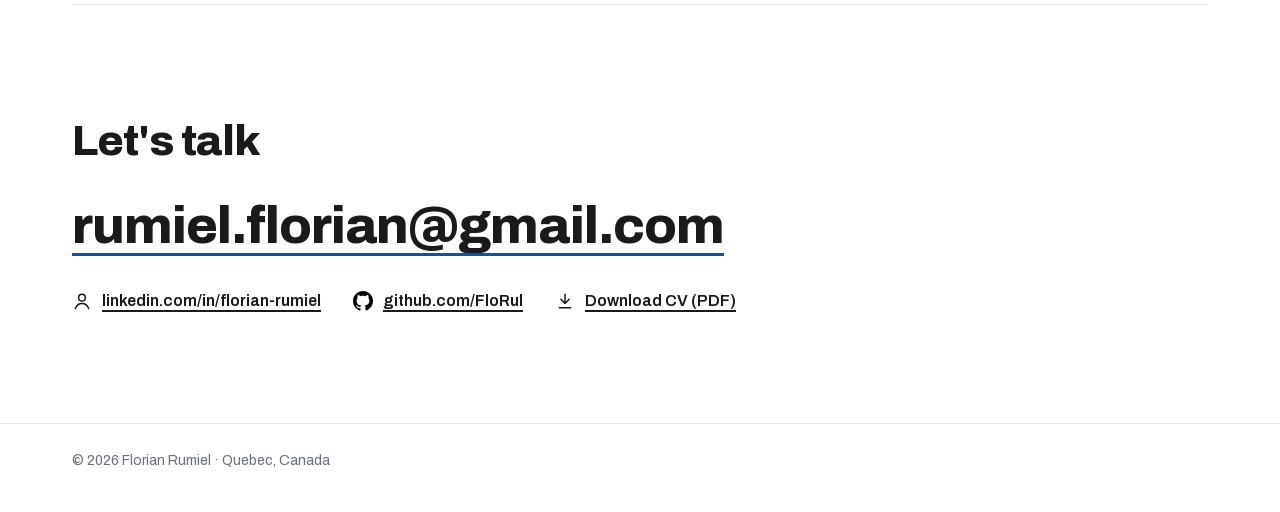
==== commit 09ca45e3: "Redesign portfolio as a transit-map capability map; add Neo4j work to CV Replace the architectural-d" ====
--- a/index.html
+++ b/index.html
@@ -2,1809 +2,627 @@
 <html lang="en">
 
 <head>
-    <meta charset="UTF-8">
-    <meta name="viewport" content="width=device-width, initial-scale=1.0">
-    <script src="https://app.rybbit.io/api/script.js" data-site-id="a4388474c2c6" defer></script>
-    <title>Florian Rumiel | AI Architect: Governed RAG &amp; GraphRAG</title>
-    <meta name="description"
-        content="Florian Rumiel - AI Architect designing governed RAG and GraphRAG systems for regulated enterprises. Background in .NET development and DevOps. Haystack, AWS, Terraform.">
-
-    <!-- Open Graph Meta Tags -->
-    <meta property="og:type" content="website">
-    <meta property="og:title" content="Florian Rumiel | AI Architect: Governed RAG &amp; GraphRAG">
-    <meta property="og:description"
-        content="AI Architect designing governed RAG and GraphRAG systems for regulated enterprises">
-    <meta property="og:url" content="https://florianrumiel.com/">
-    <meta property="og:site_name" content="Florian Rumiel Portfolio">
-
-    <!-- Twitter Card Meta Tags -->
-    <meta name="twitter:card" content="summary_large_image">
-    <meta name="twitter:title" content="Florian Rumiel | AI Architect: Governed RAG &amp; GraphRAG">
-    <meta name="twitter:description"
-        content="AI Architect designing governed RAG and GraphRAG systems for regulated enterprises">
-
-    <!-- Additional SEO -->
-    <meta name="author" content="Florian Rumiel">
-    <meta name="keywords"
-        content="AI Architect, Cloud Architect, GenAI, RAG Systems, LLM Orchestration, AWS Bedrock, Google Vertex AI, Terraform, Python, LangChain, GraphRAG, Haystack, Google ADK, Agentic Retrieval">
-    <link rel="canonical" href="https://florianrumiel.com/">
-
-    <!-- Favicon -->
-    <link rel="icon" href="assets/images/favicon.ico">
-
-    <!-- Google Fonts -->
-    <link rel="preconnect" href="https://fonts.googleapis.com">
-    <link rel="preconnect" href="https://fonts.gstatic.com" crossorigin>
-    <link
-        href="https://fonts.googleapis.com/css2?family=Barlow:wght@300;400;500;600;700&family=IBM+Plex+Mono:wght@400;500&family=Work+Sans:wght@300;400;500&display=swap"
-        rel="stylesheet">
-
-    <!-- Structured Data (JSON-LD) -->
-    <script type="application/ld+json">
-    {
-      "@context": "https://schema.org",
-      "@type": "Person",
-      "name": "Florian Rumiel",
-      "jobTitle": "AI Architect",
-      "description": "AI Architect designing governed RAG and GraphRAG systems for regulated enterprises",
-      "url": "https://florianrumiel.com/",
-      "email": "rumiel.florian@gmail.com",
-      "alumniOf": [
-        {
-          "@type": "CollegeOrUniversity",
-          "name": "UQAC",
-          "address": {
-            "@type": "PostalAddress",
-            "addressCountry": "CA"
-          }
-        }
-      ],
-      "knowsAbout": [
-        "Cloud Architecture",
-        "Generative AI",
-        "RAG Systems",
-        "LLM Orchestration",
-        "AWS Bedrock",
-        "Google Vertex AI",
-        "Terraform",
-        "Python",
-        "LangChain",
-        "GraphRAG",
-        "Vector Databases",
-        "Haystack",
-        "Google ADK",
-        "Agentic Retrieval"
-      ],
-      "sameAs": [
-        "https://linkedin.com/in/florian-rumiel",
-        "https://github.com/FloRul"
-      ],
-      "worksFor": {
-        "@type": "Organization",
-        "name": "Vooban"
+  <meta charset="UTF-8">
+  <meta name="viewport" content="width=device-width, initial-scale=1.0">
+
+  <!-- Language: ?lang= override, then remembered choice, then browser language. Runs before paint to avoid a flash. -->
+  <script>
+    (function () {
+      var q = new URLSearchParams(location.search).get('lang');
+      var saved = null;
+      try { saved = localStorage.getItem('lang'); } catch (e) { }
+      var nav = (navigator.language || 'en').toLowerCase().indexOf('fr') === 0 ? 'fr' : 'en';
+      var lang = (q === 'fr' || q === 'en') ? q : (saved === 'fr' || saved === 'en') ? saved : nav;
+      document.documentElement.lang = lang;
+    })();
+  </script>
+
+  <script src="https://app.rybbit.io/api/script.js" data-site-id="a4388474c2c6" defer></script>
+  <title>Florian Rumiel | AI Architect: Governed RAG &amp; GraphRAG</title>
+  <meta name="description"
+    content="Florian Rumiel - AI Architect designing governed RAG and GraphRAG systems for regulated enterprises. Background in .NET development and DevOps. Haystack, AWS, Terraform.">
+
+  <!-- Open Graph Meta Tags -->
+  <meta property="og:type" content="website">
+  <meta property="og:title" content="Florian Rumiel | AI Architect: Governed RAG &amp; GraphRAG">
+  <meta property="og:description"
+    content="AI Architect designing governed RAG and GraphRAG systems for regulated enterprises">
+  <meta property="og:url" content="https://florianrumiel.com/">
+  <meta property="og:site_name" content="Florian Rumiel Portfolio">
+
+  <!-- Twitter Card Meta Tags -->
+  <meta name="twitter:card" content="summary_large_image">
+  <meta name="twitter:title" content="Florian Rumiel | AI Architect: Governed RAG &amp; GraphRAG">
+  <meta name="twitter:description"
+    content="AI Architect designing governed RAG and GraphRAG systems for regulated enterprises">
+
+  <!-- Additional SEO -->
+  <meta name="author" content="Florian Rumiel">
+  <meta name="keywords"
+    content="AI Architect, Cloud Architect, GenAI, RAG Systems, LLM Orchestration, AWS Bedrock, Google Vertex AI, Terraform, Python, LangChain, GraphRAG, Haystack, Google ADK, Agentic Retrieval, Neo4j">
+  <link rel="canonical" href="https://florianrumiel.com/">
+
+  <!-- Favicon: the interchange station -->
+  <link rel="icon" href="assets/images/favicon.svg" type="image/svg+xml">
+
+  <!-- Self-hosted Archivo (variable font, one file per subset) -->
+  <link rel="preload" href="assets/fonts/archivo-latin.woff2" as="font" type="font/woff2" crossorigin>
+  <link rel="stylesheet" href="assets/css/site.css">
+
+  <!-- Structured Data (JSON-LD) -->
+  <script type="application/ld+json">
+  {
+    "@context": "https://schema.org",
+    "@type": "Person",
+    "name": "Florian Rumiel",
+    "jobTitle": "AI Architect",
+    "description": "AI Architect designing governed RAG and GraphRAG systems for regulated enterprises",
+    "url": "https://florianrumiel.com/",
+    "email": "rumiel.florian@gmail.com",
+    "knowsLanguage": ["fr", "en"],
+    "alumniOf": [
+      {
+        "@type": "CollegeOrUniversity",
+        "name": "UQAC",
+        "address": { "@type": "PostalAddress", "addressCountry": "CA" }
       }
-    }
-    </script>
-
-    <style>
-        /* ============================================
-           FLORIAN RUMIEL -- PORTFOLIO
-           ============================================
-           Structure: Architectural Drawing system
-           Background: Wireframe dotted canvas
-           Colors: Knolling palette (rust, kraft, ink)
-           ============================================ */
-
-        :root {
-            /* KNOLLING COLORS -- Surfaces */
-            --surface-white: #FFFFFF;
-            --surface-paper: #FAFAF8;
-            --surface-kraft: #F5F3EE;
-            --surface-linen: #EDEBE6;
-            --surface-concrete: #E5E3DE;
-
-            /* KNOLLING COLORS -- Shadows */
-            --shadow-light: #D8D6D1;
-            --shadow-medium: #C4C2BD;
-            --shadow-dark: #9E9C97;
-
-            /* KNOLLING COLORS -- Ink */
-            --ink-black: #1A1918;
-            --ink-dark: #2D2C2A;
-            --ink-medium: #5C5A56;
-            --ink-light: #8A8884;
-            --ink-muted: #B5B3AE;
-
-            /* KNOLLING COLORS -- Accent */
-            --accent-rust: #C4572A;
-            --accent-rust-light: #D97B52;
-            --accent-rust-dark: #9E4520;
-
-            /* KNOLLING COLORS -- Secondary */
-            --accent-slate: #5B6B73;
-            --accent-olive: #6B7355;
-
-            /* ARCHITECTURAL DRAWING -- Hatching */
-            --hatch-color: rgba(26, 25, 24, 0.10);
-            --hatch-heavy: rgba(26, 25, 24, 0.20);
-
-            /* ARCHITECTURAL DRAWING -- Line weights */
-            --weight-hairline: 0.5px;
-            --weight-thin: 1px;
-            --weight-medium: 2px;
-            --weight-bold: 3px;
-            --weight-profile: 4px;
-
-            /* ARCHITECTURAL DRAWING -- Typography */
-            --font-heading: 'Barlow', 'Helvetica Neue', sans-serif;
-            --font-body: 'Work Sans', 'Helvetica', sans-serif;
-            --font-mono: 'IBM Plex Mono', 'Consolas', monospace;
-
-            /* Spacing (4px base) */
-            --space-1: 4px;
-            --space-2: 8px;
-            --space-3: 12px;
-            --space-4: 16px;
-            --space-5: 20px;
-            --space-6: 24px;
-            --space-7: 32px;
-            --space-8: 40px;
-            --space-9: 48px;
-            --space-10: 64px;
-
-            /* KNOLLING -- Object shadows */
-            --shadow-object:
-                0 1px 1px rgba(0, 0, 0, 0.04),
-                0 2px 4px rgba(0, 0, 0, 0.04),
-                0 4px 8px rgba(0, 0, 0, 0.04);
-            --shadow-object-hover:
-                0 2px 2px rgba(0, 0, 0, 0.04),
-                0 4px 8px rgba(0, 0, 0, 0.06),
-                0 8px 16px rgba(0, 0, 0, 0.06);
-        }
-
-        /* RESET */
-        *,
-        *::before,
-        *::after {
-            box-sizing: border-box;
-            margin: 0;
-            padding: 0;
-        }
-
-        html {
-            font-size: 16px;
-            scroll-behavior: smooth;
-        }
-
-        /* WIREFRAME BACKGROUND -- dotted canvas */
-        body {
-            font-family: var(--font-body);
-            font-size: 0.875rem;
-            font-weight: 300;
-            line-height: 1.7;
-            color: var(--ink-dark);
-            background-color: var(--surface-linen);
-            background-image: radial-gradient(circle, var(--shadow-light) 1px, transparent 1px);
-            background-size: 20px 20px;
-            min-height: 100vh;
-            -webkit-font-smoothing: antialiased;
-        }
-
-        ::selection {
-            background: var(--accent-rust);
-            color: var(--surface-white);
-        }
-
-        a {
-            color: var(--accent-rust);
-            text-decoration: none;
-            transition: color 0.15s ease;
-        }
-
-        a:hover {
-            color: var(--accent-rust-dark);
-        }
-
-        /* ============================================
-           DRAWING FRAME (Architectural)
-           ============================================ */
-        .page-wrapper {
-            max-width: 1200px;
-            margin: 0 auto;
-            background: var(--surface-paper);
-        }
-
-        .drawing-frame {
-            margin: var(--space-4);
-            position: relative;
-        }
-
-        /* ============================================
-           HEADER
-           ============================================ */
-        .site-header {
-            position: relative;
-            padding: var(--space-10) var(--space-7) var(--space-8);
-            border-bottom: var(--weight-medium) solid var(--ink-black);
-            background:
-                linear-gradient(var(--shadow-light) var(--weight-hairline), transparent var(--weight-hairline)),
-                linear-gradient(90deg, var(--shadow-light) var(--weight-hairline), transparent var(--weight-hairline)),
-                var(--surface-paper);
-            background-size: 20px 20px, 20px 20px, 100% 100%;
-        }
-
-        .site-header::before {
-            content: '';
-            position: absolute;
-            top: 0;
-            bottom: 0;
-            left: 50%;
-            border-left: var(--weight-hairline) dashed var(--accent-rust);
-            opacity: 0.25;
-        }
-
-        .site-header::after {
-            content: '';
-            position: absolute;
-            left: 0;
-            right: 0;
-            top: 50%;
-            border-top: var(--weight-hairline) dashed var(--accent-rust);
-            opacity: 0.25;
-        }
-
-        .header-content {
-            position: relative;
-            z-index: 1;
-        }
-
-        .site-header h1 {
-            font-family: var(--font-heading);
-            font-size: clamp(2rem, 5vw, 3.5rem);
-            font-weight: 300;
-            color: var(--ink-black);
-            text-transform: uppercase;
-            letter-spacing: 0.35em;
-            margin-bottom: var(--space-3);
-            line-height: 1;
-        }
-
-        .site-header .tagline {
-            font-family: var(--font-mono);
-            font-size: 0.6875rem;
-            color: var(--ink-light);
-            text-transform: uppercase;
-            letter-spacing: 0.25em;
-            margin-bottom: var(--space-6);
-        }
-
-        .header-meta {
-            display: inline-flex;
-            align-items: center;
-            gap: var(--space-4);
-            font-family: var(--font-mono);
-            font-size: 0.625rem;
-            color: var(--ink-medium);
-            text-transform: uppercase;
-            letter-spacing: 0.08em;
-            border: var(--weight-thin) solid var(--ink-light);
-            padding: var(--space-2) var(--space-4);
-            background: var(--surface-paper);
-            flex-wrap: wrap;
-        }
-
-        .header-meta a {
-            color: var(--ink-medium);
-        }
-
-        .header-meta a:hover {
-            color: var(--accent-rust);
-        }
-
-        .header-meta span {
-            padding-right: var(--space-4);
-            border-right: var(--weight-hairline) solid var(--ink-light);
-        }
-
-        .header-meta span:last-child {
-            padding-right: 0;
-            border-right: none;
-        }
-
-        /* ============================================
-           NAVIGATION
-           ============================================ */
-        .nav-bar {
-            display: flex;
-            flex-wrap: wrap;
-            border-bottom: var(--weight-medium) solid var(--ink-black);
-            position: sticky;
-            top: 0;
-            z-index: 100;
-            background: var(--surface-paper);
-        }
-
-        .nav-bar a {
-            flex: 1 1 auto;
-            padding: var(--space-4) var(--space-5);
-            font-family: var(--font-heading);
-            font-size: 0.6875rem;
-            font-weight: 400;
-            text-transform: uppercase;
-            letter-spacing: 0.12em;
-            color: var(--ink-medium);
-            text-decoration: none;
-            text-align: center;
-            border-right: var(--weight-hairline) solid var(--shadow-light);
-            transition: all 0.15s ease;
-            position: relative;
-        }
-
-        .nav-bar a:last-child {
-            border-right: none;
-        }
-
-        .nav-bar a:hover {
-            background: var(--ink-black);
-            color: var(--surface-paper);
-        }
-
-        .nav-bar a::after {
-            content: '';
-            position: absolute;
-            bottom: 0;
-            left: 0;
-            right: 0;
-            height: 0;
-            background: var(--accent-rust);
-            transition: height 0.15s ease;
-        }
-
-        .nav-bar a:hover::after {
-            height: 2px;
-        }
-
-        @media (max-width: 768px) {
-            .nav-bar a {
-                flex: 1 1 33.33%;
-                padding: var(--space-3);
-                font-size: 0.5625rem;
-            }
-        }
-
-        /* ============================================
-           SECTIONS
-           ============================================ */
-        .section {
-            padding: var(--space-9) var(--space-7);
-            border-bottom: var(--weight-thin) solid var(--ink-medium);
-            position: relative;
-            background: var(--surface-paper);
-        }
-
-        .section::before {
-            content: '';
-            position: absolute;
-            top: 0;
-            left: 0;
-            width: 24px;
-            height: 100%;
-            background-image: repeating-linear-gradient(45deg, transparent, transparent 3px, var(--hatch-color) 3px, var(--hatch-color) 4px);
-            border-right: var(--weight-thin) solid var(--shadow-light);
-        }
-
-        .section::after {
-            content: '';
-            position: absolute;
-            top: var(--space-6);
-            left: 6px;
-            width: 12px;
-            height: 12px;
-            background: var(--surface-paper);
-            border: var(--weight-thin) solid var(--ink-medium);
-            border-radius: 50%;
-        }
-
-        .section-header {
-            margin-bottom: var(--space-7);
-            padding-bottom: var(--space-5);
-            border-bottom: var(--weight-hairline) solid var(--shadow-light);
-            padding-left: var(--space-4);
-        }
-
-        .section-number {
-            font-family: var(--font-mono);
-            font-size: 0.5625rem;
-            color: var(--accent-rust);
-            text-transform: uppercase;
-            letter-spacing: 0.15em;
-            display: block;
-            margin-bottom: var(--space-1);
-        }
-
-        .section-number::before {
-            content: 'DWG ';
-            color: var(--ink-muted);
-        }
-
-        .section-title {
-            font-family: var(--font-heading);
-            font-size: 1.375rem;
-            font-weight: 300;
-            text-transform: uppercase;
-            letter-spacing: 0.2em;
-            color: var(--ink-black);
-            margin-bottom: var(--space-2);
-        }
-
-        .section-description {
-            font-size: 0.8125rem;
-            font-weight: 300;
-            color: var(--ink-medium);
-            max-width: 680px;
-            line-height: 1.8;
-        }
-
-        @media (max-width: 768px) {
-            .section {
-                padding: var(--space-7) var(--space-4) var(--space-7) var(--space-8);
-            }
-        }
-
-        /* ============================================
-           TYPOGRAPHY
-           ============================================ */
-        h1,
-        h2,
-        h3,
-        h4,
-        h5,
-        h6 {
-            font-family: var(--font-heading);
-            font-weight: 300;
-            line-height: 1.3;
-            color: var(--ink-black);
-            text-transform: uppercase;
-            letter-spacing: 0.08em;
-        }
-
-        h2 {
-            font-size: 1.5rem;
-            letter-spacing: 0.15em;
-        }
-
-        h3 {
-            font-size: 1.125rem;
-            letter-spacing: 0.12em;
-        }
-
-        h4 {
-            font-size: 0.9375rem;
-            letter-spacing: 0.1em;
-            font-weight: 400;
-        }
-
-        p {
-            margin-bottom: var(--space-4);
-        }
-
-        .text-mono {
-            font-family: var(--font-mono);
-        }
-
-        /* ============================================
-           DIMENSION LINES
-           ============================================ */
-        .dimension {
-            display: flex;
-            align-items: center;
-            color: var(--ink-medium);
-            font-family: var(--font-mono);
-            font-size: 0.625rem;
-            padding: var(--space-2) 0;
-        }
-
-        .dimension::before,
-        .dimension::after {
-            content: '';
-            flex: 1;
-            height: var(--weight-hairline);
-            background: var(--ink-medium);
-        }
-
-        .dimension::before {
-            margin-right: var(--space-2);
-        }
-
-        .dimension::after {
-            margin-left: var(--space-2);
-        }
-
-        .dimension-value {
-            white-space: nowrap;
-            padding: 0 var(--space-2);
-            background: var(--surface-paper);
-        }
-
-        /* ============================================
-           BADGES (Knolling-styled)
-           ============================================ */
-        .badge {
-            font-family: var(--font-mono);
-            font-size: 0.5625rem;
-            font-weight: 500;
-            text-transform: uppercase;
-            letter-spacing: 0.05em;
-            padding: var(--space-1) var(--space-3);
-            display: inline-flex;
-            align-items: center;
-            gap: var(--space-1);
-            background: var(--surface-white);
-            border: 1px solid var(--shadow-light);
-            color: var(--ink-medium);
-            box-shadow: 0 1px 2px rgba(0, 0, 0, 0.04);
-        }
-
-        .badge-accent {
-            background: var(--accent-rust);
-            border-color: var(--accent-rust-dark);
-            color: var(--surface-white);
-        }
-
-        .badge-dark {
-            background: var(--ink-black);
-            border-color: var(--ink-black);
-            color: var(--surface-white);
-        }
-
-        .badge-kraft {
-            background: var(--surface-kraft);
-            border-color: var(--shadow-light);
-        }
-
-        .badge-row {
-            display: flex;
-            flex-wrap: wrap;
-            gap: var(--space-2);
-        }
-
-        /* ============================================
-           CARDS (Knolling object style)
-           ============================================ */
-        .card {
-            background: var(--surface-white);
-            border: 1px solid var(--shadow-light);
-            box-shadow: var(--shadow-object);
-            transition: all 0.2s ease;
-        }
-
-        .card:hover {
-            transform: translateY(-2px);
-            box-shadow: var(--shadow-object-hover);
-        }
-
-        .card-header {
-            padding: var(--space-3) var(--space-5);
-            background: var(--surface-kraft);
-            border-bottom: 1px solid var(--shadow-light);
-            font-family: var(--font-heading);
-            font-size: 0.6875rem;
-            font-weight: 500;
-            text-transform: uppercase;
-            letter-spacing: 0.12em;
-            color: var(--ink-dark);
-            display: flex;
-            align-items: center;
-            justify-content: space-between;
-        }
-
-        .card-body {
-            padding: var(--space-5);
-        }
-
-        .card-footer {
-            padding: var(--space-3) var(--space-5);
-            background: var(--surface-kraft);
-            border-top: var(--weight-hairline) solid var(--shadow-light);
-            font-family: var(--font-mono);
-            font-size: 0.625rem;
-            color: var(--ink-light);
-        }
-
-        .cards-grid {
-            display: grid;
-            grid-template-columns: repeat(2, 1fr);
-            gap: var(--space-6);
-        }
-
-        @media (max-width: 768px) {
-            .cards-grid {
-                grid-template-columns: 1fr;
-            }
-        }
-
-        /* ============================================
-           BUTTONS
-           ============================================ */
-        .btn {
-            font-family: var(--font-heading);
-            font-size: 0.75rem;
-            font-weight: 400;
-            text-transform: uppercase;
-            letter-spacing: 0.15em;
-            padding: var(--space-3) var(--space-6);
-            border: var(--weight-thin) solid var(--ink-black);
-            cursor: pointer;
-            display: inline-flex;
-            align-items: center;
-            justify-content: center;
-            gap: var(--space-2);
-            text-decoration: none;
-            transition: all 0.15s ease;
-            background: var(--surface-paper);
-            color: var(--ink-dark);
-            box-shadow: var(--shadow-object);
-        }
-
-        .btn:hover {
-            transform: translateY(-1px);
-            box-shadow: var(--shadow-object-hover);
-            color: var(--ink-dark);
-        }
-
-        .btn-primary {
-            background: var(--accent-rust);
-            border-color: var(--accent-rust-dark);
-            color: var(--surface-white);
-        }
-
-        .btn-primary:hover {
-            background: var(--accent-rust-dark);
-            color: var(--surface-white);
-        }
-
-        .btn-dark {
-            background: var(--ink-black);
-            color: var(--surface-paper);
-            border-color: var(--ink-black);
-        }
-
-        .btn-dark:hover {
-            background: var(--ink-dark);
-            color: var(--surface-paper);
-        }
-
-        .btn-sm {
-            font-size: 0.625rem;
-            padding: var(--space-2) var(--space-4);
-        }
-
-        .button-row {
-            display: flex;
-            flex-wrap: wrap;
-            gap: var(--space-4);
-        }
-
-        /* ============================================
-           EXPERIENCE TIMELINE
-           ============================================ */
-        .timeline {
-            position: relative;
-            padding-left: var(--space-7);
-        }
-
-        .timeline::before {
-            content: '';
-            position: absolute;
-            left: 8px;
-            top: 0;
-            bottom: 0;
-            width: var(--weight-thin);
-            background: var(--shadow-medium);
-        }
-
-        .timeline-item {
-            position: relative;
-            margin-bottom: var(--space-7);
-        }
-
-        .timeline-item::before {
-            content: '';
-            position: absolute;
-            left: calc(-1 * var(--space-7) + 2px);
-            top: 4px;
-            width: 14px;
-            height: 14px;
-            background: var(--surface-paper);
-            border: var(--weight-medium) solid var(--accent-rust);
-            border-radius: 50%;
-            z-index: 1;
-        }
-
-        .timeline-date {
-            font-family: var(--font-mono);
-            font-size: 0.625rem;
-            color: var(--accent-rust);
-            text-transform: uppercase;
-            letter-spacing: 0.1em;
-            margin-bottom: var(--space-2);
-        }
-
-        .timeline-title {
-            font-family: var(--font-heading);
-            font-size: 1rem;
-            font-weight: 500;
-            text-transform: uppercase;
-            letter-spacing: 0.1em;
-            color: var(--ink-black);
-            margin-bottom: var(--space-1);
-        }
-
-        .timeline-company {
-            font-family: var(--font-mono);
-            font-size: 0.6875rem;
-            color: var(--ink-light);
-            margin-bottom: var(--space-3);
-        }
-
-        /* Employer span grouping several engagements */
-        .timeline-group {
-            font-family: var(--font-mono);
-            font-size: 0.6875rem;
-            text-transform: uppercase;
-            letter-spacing: 0.1em;
-            color: var(--ink-light);
-            border-bottom: var(--weight-thin) solid var(--shadow-medium);
-            padding-bottom: var(--space-2);
-            margin-bottom: var(--space-5);
-        }
-
-        .timeline-body ul {
-            list-style: none;
-            padding: 0;
-        }
-
-        .timeline-body li {
-            position: relative;
-            padding-left: var(--space-4);
-            margin-bottom: var(--space-2);
-            font-size: 0.8125rem;
-            font-weight: 300;
-            color: var(--ink-medium);
-            line-height: 1.7;
-        }
-
-        .timeline-body li::before {
-            content: '';
-            position: absolute;
-            left: 0;
-            top: 8px;
-            width: 6px;
-            height: var(--weight-thin);
-            background: var(--accent-rust);
-        }
-
-        .timeline-tech {
-            margin-top: var(--space-3);
-        }
-
-        /* ============================================
-           SKILLS
-           ============================================ */
-        .skills-grid {
-            display: grid;
-            grid-template-columns: repeat(3, 1fr);
-            gap: var(--space-6);
-        }
-
-        @media (max-width: 768px) {
-            .skills-grid {
-                grid-template-columns: 1fr;
-            }
-        }
-
-        .skill-category h4 {
-            font-family: var(--font-heading);
-            font-size: 0.8125rem;
-            font-weight: 500;
-            text-transform: uppercase;
-            letter-spacing: 0.12em;
-            color: var(--ink-black);
-            padding-bottom: var(--space-3);
-            margin-bottom: var(--space-4);
-            border-bottom: var(--weight-medium) solid var(--ink-black);
-        }
-
-        .skill-list {
-            list-style: none;
-            padding: 0;
-        }
-
-        .skill-list li {
-            padding: var(--space-2) 0;
-            border-bottom: var(--weight-hairline) solid var(--shadow-light);
-            font-size: 0.8125rem;
-            font-weight: 300;
-            color: var(--ink-dark);
-        }
-
-        .skill-list li:last-child {
-            border-bottom: none;
-        }
-
-        /* ============================================
-           CERTIFICATIONS
-           ============================================ */
-        .cert-grid {
-            display: grid;
-            grid-template-columns: repeat(2, 1fr);
-            gap: var(--space-4);
-        }
-
-        @media (max-width: 768px) {
-            .cert-grid {
-                grid-template-columns: 1fr;
-            }
-        }
-
-        .cert-item {
-            background: var(--surface-white);
-            border: 1px solid var(--shadow-light);
-            padding: var(--space-4) var(--space-5);
-            box-shadow: var(--shadow-object);
-            display: flex;
-            align-items: center;
-            gap: var(--space-4);
-            transition: all 0.2s ease;
-        }
-
-        .cert-item:hover {
-            transform: translateY(-1px);
-            box-shadow: var(--shadow-object-hover);
-        }
-
-        .cert-marker {
-            width: 28px;
-            height: 28px;
-            border: var(--weight-medium) solid var(--accent-rust);
-            border-radius: 50%;
-            display: flex;
-            align-items: center;
-            justify-content: center;
-            font-family: var(--font-heading);
-            font-size: 0.625rem;
-            font-weight: 600;
-            color: var(--accent-rust);
-            flex-shrink: 0;
-        }
-
-        .cert-name {
-            font-family: var(--font-heading);
-            font-size: 0.75rem;
-            font-weight: 400;
-            text-transform: uppercase;
-            letter-spacing: 0.08em;
-            color: var(--ink-dark);
-        }
-
-        /* ============================================
-           PROJECTS
-           ============================================ */
-        .projects-grid {
-            display: grid;
-            grid-template-columns: repeat(2, 1fr);
-            gap: var(--space-6);
-        }
-
-        @media (max-width: 768px) {
-            .projects-grid {
-                grid-template-columns: 1fr;
-            }
-        }
-
-        .project-card {
-            background: var(--surface-white);
-            border: 1px solid var(--shadow-light);
-            box-shadow: var(--shadow-object);
-            transition: all 0.2s ease;
-        }
-
-        .project-card:hover {
-            transform: translateY(-2px);
-            box-shadow: var(--shadow-object-hover);
-        }
-
-        .project-card-header {
-            padding: var(--space-3) var(--space-5);
-            background-image: repeating-linear-gradient(45deg, transparent, transparent 3px, var(--hatch-color) 3px, var(--hatch-color) 4px);
-            background-color: var(--surface-kraft);
-            border-bottom: var(--weight-medium) solid var(--ink-black);
-            font-family: var(--font-heading);
-            font-size: 0.8125rem;
-            font-weight: 500;
-            text-transform: uppercase;
-            letter-spacing: 0.1em;
-            color: var(--ink-black);
-        }
-
-        .project-card-body {
-            padding: var(--space-5);
-        }
-
-        .project-card-body p {
-            font-size: 0.8125rem;
-            font-weight: 300;
-            color: var(--ink-medium);
-            line-height: 1.7;
-            margin-bottom: var(--space-4);
-        }
-
-        .project-link {
-            font-family: var(--font-mono);
-            font-size: 0.625rem;
-            color: var(--accent-rust);
-            text-transform: uppercase;
-            letter-spacing: 0.1em;
-            text-decoration: none;
-            border-bottom: var(--weight-thin) solid var(--accent-rust);
-            padding-bottom: 2px;
-        }
-
-        .project-link:hover {
-            color: var(--accent-rust-dark);
-            border-color: var(--accent-rust-dark);
-        }
-
-        /* ============================================
-           EDUCATION
-           ============================================ */
-        .education-item {
-            display: flex;
-            gap: var(--space-5);
-            align-items: baseline;
-            padding: var(--space-4) 0;
-            border-bottom: var(--weight-hairline) solid var(--shadow-light);
-        }
-
-        .education-item:last-child {
-            border-bottom: none;
-        }
-
-        .edu-year {
-            font-family: var(--font-mono);
-            font-size: 0.6875rem;
-            color: var(--accent-rust);
-            min-width: 50px;
-            flex-shrink: 0;
-        }
-
-        .edu-title {
-            font-family: var(--font-heading);
-            font-size: 0.875rem;
-            font-weight: 400;
-            text-transform: uppercase;
-            letter-spacing: 0.08em;
-            color: var(--ink-dark);
-        }
-
-        .edu-detail {
-            font-size: 0.8125rem;
-            font-weight: 300;
-            color: var(--ink-medium);
-            margin-top: var(--space-1);
-        }
-
-        /* ============================================
-           CONTACT
-           ============================================ */
-        .contact-grid {
-            display: grid;
-            grid-template-columns: 1fr;
-            gap: var(--space-7);
-        }
-
-        .contact-item {
-            display: flex;
-            align-items: center;
-            gap: var(--space-4);
-            padding: var(--space-4);
-            background: var(--surface-white);
-            border: 1px solid var(--shadow-light);
-            box-shadow: var(--shadow-object);
-            transition: all 0.2s ease;
-        }
-
-        .contact-item:hover {
-            transform: translateY(-1px);
-            box-shadow: var(--shadow-object-hover);
-        }
-
-        .contact-marker {
-            width: 32px;
-            height: 32px;
-            border: var(--weight-medium) solid var(--ink-black);
-            border-radius: 50%;
-            display: flex;
-            align-items: center;
-            justify-content: center;
-            font-family: var(--font-heading);
-            font-size: 0.625rem;
-            font-weight: 600;
-            color: var(--ink-black);
-            flex-shrink: 0;
-        }
-
-        .contact-label {
-            font-family: var(--font-mono);
-            font-size: 0.5625rem;
-            text-transform: uppercase;
-            letter-spacing: 0.1em;
-            color: var(--ink-light);
-            display: block;
-            margin-bottom: 2px;
-        }
-
-        .contact-value {
-            font-family: var(--font-body);
-            font-size: 0.8125rem;
-            color: var(--ink-dark);
-        }
-
-        .contact-value a {
-            color: var(--ink-dark);
-            border-bottom: var(--weight-hairline) solid var(--shadow-light);
-            padding-bottom: 1px;
-        }
-
-        .contact-value a:hover {
-            color: var(--accent-rust);
-            border-color: var(--accent-rust);
-        }
-
-        /* ============================================
-           TITLE BLOCK (Architectural)
-           ============================================ */
-        .title-block {
-            display: grid;
-            grid-template-columns: 1fr auto;
-            border-top: var(--weight-medium) solid var(--ink-black);
-            font-family: var(--font-mono);
-            font-size: 0.6875rem;
-        }
-
-        .title-block-main {
-            padding: var(--space-4) var(--space-6);
-            display: grid;
-            grid-template-columns: 1fr 1fr 1fr;
-            gap: var(--space-1);
-            border-right: var(--weight-thin) solid var(--ink-medium);
-        }
-
-        .title-block-info {
-            padding: var(--space-3) var(--space-4);
-            min-width: 200px;
-        }
-
-        .title-block-row {
-            display: flex;
-            justify-content: space-between;
-            padding: var(--space-1) 0;
-            border-bottom: var(--weight-hairline) solid var(--shadow-light);
-        }
-
-        .title-block-row:last-child {
-            border-bottom: none;
-        }
-
-        .title-block-label {
-            font-size: 0.5625rem;
-            text-transform: uppercase;
-            letter-spacing: 0.1em;
-            color: var(--ink-light);
-        }
-
-        .title-block-value {
-            font-weight: 500;
-            color: var(--ink-dark);
-        }
-
-        @media (max-width: 768px) {
-            .title-block {
-                grid-template-columns: 1fr;
-            }
-
-            .title-block-main {
-                grid-template-columns: 1fr;
-                border-right: none;
-                border-bottom: var(--weight-thin) solid var(--ink-medium);
-            }
-        }
-
-        /* ============================================
-           FOOTER (Architectural)
-           ============================================ */
-        .site-footer {
-            padding: var(--space-7);
-            background: var(--surface-kraft);
-            border-top: var(--weight-medium) solid var(--ink-black);
-            position: relative;
-        }
-
-        .site-footer::before {
-            content: '';
-            position: absolute;
-            top: 0;
-            left: 0;
-            right: 0;
-            height: 20px;
-            background-image: repeating-linear-gradient(45deg, transparent, transparent 3px, var(--hatch-color) 3px, var(--hatch-color) 4px);
-        }
-
-        .footer-content {
-            display: grid;
-            grid-template-columns: 1fr auto;
-            gap: var(--space-7);
-            align-items: end;
-            margin-top: var(--space-4);
-        }
-
-        .footer-logo {
-            font-family: var(--font-heading);
-            font-size: 1rem;
-            font-weight: 300;
-            color: var(--ink-dark);
-            letter-spacing: 0.3em;
-            text-transform: uppercase;
-            margin-bottom: var(--space-2);
-        }
-
-        .site-footer p {
-            font-family: var(--font-mono);
-            font-size: 0.5625rem;
-            color: var(--ink-light);
-            margin-bottom: var(--space-1);
-        }
-
-        .footer-links {
-            display: flex;
-            gap: var(--space-5);
-            margin-top: var(--space-3);
-        }
-
-        .footer-links a {
-            font-family: var(--font-mono);
-            font-size: 0.625rem;
-            color: var(--ink-medium);
-            text-transform: uppercase;
-            letter-spacing: 0.08em;
-            text-decoration: none;
-            border-bottom: var(--weight-hairline) solid var(--shadow-light);
-            padding-bottom: 2px;
-            transition: all 0.15s ease;
-        }
-
-        .footer-links a:hover {
-            color: var(--accent-rust);
-            border-color: var(--accent-rust);
-        }
-
-        .footer-stamp {
-            text-align: right;
-            padding: var(--space-3) var(--space-5);
-            border: var(--weight-medium) solid var(--ink-black);
-            font-family: var(--font-heading);
-            font-size: 0.625rem;
-            text-transform: uppercase;
-            letter-spacing: 0.1em;
-            color: var(--ink-dark);
-        }
-
-        .footer-stamp .stamp-status {
-            font-size: 1rem;
-            font-weight: 600;
-            letter-spacing: 0.2em;
-            color: var(--accent-olive);
-            border: var(--weight-medium) solid var(--accent-olive);
-            padding: var(--space-1) var(--space-3);
-            display: inline-block;
-            margin-top: var(--space-2);
-            transform: rotate(-3deg);
-        }
-
-        @media (max-width: 768px) {
-            .footer-content {
-                grid-template-columns: 1fr;
-            }
-
-            .footer-stamp {
-                text-align: left;
-            }
-        }
-
-        /* ============================================
-           UTILITIES
-           ============================================ */
-        .mb-sm {
-            margin-bottom: var(--space-2);
-        }
-
-        .mb-md {
-            margin-bottom: var(--space-4);
-        }
-
-        .mb-lg {
-            margin-bottom: var(--space-6);
-        }
-
-        .mt-md {
-            margin-top: var(--space-4);
-        }
-
-        .mt-lg {
-            margin-top: var(--space-6);
-        }
-
-        .divider {
-            display: flex;
-            align-items: center;
-            gap: var(--space-4);
-            padding: var(--space-4) 0;
-        }
-
-        .divider::before,
-        .divider::after {
-            content: '';
-            flex: 1;
-            height: var(--weight-hairline);
-            background: var(--shadow-light);
-        }
-
-        .divider-symbol {
-            font-family: var(--font-mono);
-            font-size: 0.5625rem;
-            color: var(--ink-light);
-            letter-spacing: 0.1em;
-        }
-
-        .content-pad {
-            padding-left: var(--space-4);
-        }
-
-        /* Skip nav for accessibility */
-        .skip-nav {
-            position: absolute;
-            top: -40px;
-            left: 0;
-            background: var(--ink-black);
-            color: var(--surface-white);
-            padding: var(--space-2) var(--space-4);
-            z-index: 1000;
-            font-family: var(--font-mono);
-            font-size: 0.75rem;
-        }
-
-        .skip-nav:focus {
-            top: 0;
-        }
-
-        /* Scrollbar */
-        ::-webkit-scrollbar {
-            width: 8px;
-            height: 8px;
-        }
-
-        ::-webkit-scrollbar-track {
-            background: var(--surface-kraft);
-        }
-
-        ::-webkit-scrollbar-thumb {
-            background: var(--shadow-medium);
-        }
-
-        ::-webkit-scrollbar-thumb:hover {
-            background: var(--shadow-dark);
-        }
-    </style>
+    ],
+    "knowsAbout": [
+      "Cloud Architecture", "Generative AI", "RAG Systems", "LLM Orchestration", "AWS Bedrock",
+      "Google Vertex AI", "Terraform", "Python", "LangChain", "GraphRAG", "Neo4j", "Vector Databases",
+      "Haystack", "Google ADK", "Agentic Retrieval", "Data Governance"
+    ],
+    "sameAs": ["https://linkedin.com/in/florian-rumiel", "https://github.com/FloRul"],
+    "worksFor": { "@type": "Organization", "name": "Vooban" }
+  }
+  </script>
 </head>
 
 <body>
-    <a href="#main-content" class="skip-nav">Skip to main content</a>
-
-    <div class="page-wrapper">
-        <div class="drawing-frame">
-
-            <!-- HEADER -->
-            <header class="site-header">
-                <div class="header-content">
-                    <h1>Florian Rumiel</h1>
-                    <p class="tagline">AI Architect // Governed RAG &amp; GraphRAG</p>
-                    <div class="header-meta">
-                        <span><a href="mailto:rumiel.florian@gmail.com">rumiel.florian@gmail.com</a></span>
-                        <span><a href="https://linkedin.com/in/florian-rumiel" target="_blank"
-                                rel="noopener">LinkedIn</a></span>
-                        <span><a href="https://github.com/FloRul" target="_blank" rel="noopener">GitHub</a></span>
-                        <span><a href="https://florianrumiel.com/">florianrumiel.com</a></span>
-                    </div>
-                </div>
-            </header>
-
-            <!-- NAVIGATION -->
-            <nav class="nav-bar" role="navigation" aria-label="Main navigation">
-                <a href="#summary">Summary</a>
-                <a href="#experience">Experience</a>
-                <a href="#skills">Skills</a>
-                <a href="#projects">Projects</a>
-                <a href="#education">Education</a>
-                <a href="#contact">Contact</a>
-            </nav>
-
-            <!-- MAIN CONTENT -->
-            <main id="main-content">
-
-                <!-- 01. PROFESSIONAL SUMMARY -->
-                <section class="section" id="summary">
-                    <div class="section-header">
-                        <span class="section-number">A-01</span>
-                        <h2 class="section-title">Professional Summary</h2>
-                    </div>
-                    <div class="content-pad">
-                        <p class="section-description">
-                            AI Architect designing governed RAG and GraphRAG systems for regulated enterprises.
-                            Background in .NET development and DevOps, which is why I design for how a system is run,
-                            governed and maintained, not only how it retrieves. Currently architect and hands-on
-                            engineer on a knowledge platform for a major Canadian financial institution, built with
-                            Haystack, AWS and Terraform. Open source contributor to Haystack.
-                        </p>
-                        <div class="badge-row mt-md">
-                            <span class="badge badge-accent">GenAI</span>
-                            <span class="badge badge-dark">AWS</span>
-                            <span class="badge badge-dark">GCP</span>
-                            <span class="badge">Terraform</span>
-                            <span class="badge">RAG / GraphRAG</span>
-                            <span class="badge">LLM Orchestration</span>
-                            <span class="badge badge-kraft">Open Source</span>
-                        </div>
-                        <div class="button-row mt-lg">
-                            <a href="resume/resume.pdf" class="btn btn-primary" download>Download CV</a>
-                            <a href="#contact" class="btn">Contact Me</a>
-                        </div>
-                    </div>
-                </section>
-
-                <!-- 02. PROFESSIONAL EXPERIENCE -->
-                <section class="section" id="experience">
-                    <div class="section-header">
-                        <span class="section-number">A-02</span>
-                        <h2 class="section-title">Professional Experience</h2>
-                    </div>
-                    <div class="content-pad">
-                        <div class="timeline">
-
-                            <div class="timeline-item">
-                                <div class="timeline-date">Jul 2026 &mdash; Present</div>
-                                <div class="timeline-title">Développeur Agentique</div>
-                                <div class="timeline-company">Vooban &mdash; Major Canadian financial institution</div>
-                                <div class="timeline-body">
-                                    <ul>
-                                        <li>Architect and hands-on engineer on a governed RAG/GraphRAG knowledge platform
-                                            for a major Canadian financial institution (in development)</li>
-                                        <li>Designed the access-control model, and designed and implemented lineage,
-                                            taxonomy ownership, approval workflows and auditability, integrated with the
-                                            client's existing infrastructure and organization</li>
-                                        <li>Designed a multi-taxonomy model that lets taxonomies be split and reorganized
-                                            across departments that don't coordinate</li>
-                                        <li>Designed an agent that consumes the platform's retrieval endpoints using
-                                            multiple retrieval techniques</li>
-                                        <li>Set technical direction and mentored a team of 4&ndash;5 developers</li>
-                                    </ul>
-                                    <div class="badge-row timeline-tech">
-                                        <span class="badge">Haystack</span>
-                                        <span class="badge">AWS</span>
-                                        <span class="badge">Terraform</span>
-                                        <span class="badge">Python</span>
-                                    </div>
-                                </div>
-                            </div>
-
-                            <div class="timeline-group">Levio &mdash; Consultant &middot; Sep 2022 &mdash; Jul 2026
-                            </div>
-
-                            <div class="timeline-item">
-                                <div class="timeline-date">Aug 2025 &mdash; Jan 2026</div>
-                                <div class="timeline-title">GenAI Architect</div>
-                                <div class="timeline-company">Levio &mdash; Major Quebec retailer</div>
-                                <div class="timeline-body">
-                                    <ul>
-                                        <li>Architected a multi-format document ingestion foundation for a RAG/GraphRAG
-                                            knowledge base system, supporting diverse file types including video and
-                                            legacy codebases (IBM i / AS400)</li>
-                                        <li>Designed extraction pipelines to surface business and functional knowledge
-                                            from legacy applications, enabling semantic retrieval over previously
-                                            inaccessible enterprise assets</li>
-                                    </ul>
-                                    <div class="badge-row timeline-tech">
-                                        <span class="badge">GCP</span>
-                                        <span class="badge">Google Vertex AI</span>
-                                        <span class="badge">Google ADK</span>
-                                        <span class="badge">Spanner</span>
-                                        <span class="badge">Python</span>
-                                    </div>
-                                </div>
-                            </div>
-
-                            <div class="timeline-item">
-                                <div class="timeline-date">Dec 2024 &mdash; Jul 2025</div>
-                                <div class="timeline-title">Senior Developer</div>
-                                <div class="timeline-company">Levio &mdash; Major Quebec financial institution</div>
-                                <div class="timeline-body">
-                                    <ul>
-                                        <li>Contributed to the global delivery plan for a modernization project</li>
-                                        <li>Developed a documentation visualization tool to streamline Confluence page
-                                            administration</li>
-                                        <li>Designed CI/CD pipelines aligned with enterprise governance strategies</li>
-                                    </ul>
-                                    <div class="badge-row timeline-tech">
-                                        <span class="badge">Azure</span>
-                                        <span class="badge">Jira</span>
-                                        <span class="badge">Confluence</span>
-                                    </div>
-                                </div>
-                            </div>
-
-                            <div class="timeline-item">
-                                <div class="timeline-date">Aug 2024 &mdash; Intermittent</div>
-                                <div class="timeline-title">Cloud Architect &mdash; GenAI</div>
-                                <div class="timeline-company">Levio &mdash; Internal R&amp;D project (Personal Data
-                                    Protection)</div>
-                                <div class="timeline-body">
-                                    <ul>
-                                        <li>Designed and implemented a RAG-based conversational AI system for personal
-                                            data protection compliance</li>
-                                        <li>Architected the full AWS infrastructure and deployed the solution
-                                            end-to-end
-                                            using Terraform</li>
-                                        <li>Built the frontend interface with Flutter, integrating Cognito-based
-                                            authentication</li>
-                                        <li>Managed DevOps architecture including Azure and AWS deployment pipelines
-                                        </li>
-                                    </ul>
-                                    <div class="badge-row timeline-tech">
-                                        <span class="badge">AWS Bedrock</span>
-                                        <span class="badge">LangChain</span>
-                                        <span class="badge">Python</span>
-                                        <span class="badge">Terraform</span>
-                                        <span class="badge">Flutter</span>
-                                        <span class="badge">Cognito</span>
-                                    </div>
-                                </div>
-                            </div>
-
-                            <div class="timeline-item">
-                                <div class="timeline-date">Apr 2024 &mdash; Jul 2024</div>
-                                <div class="timeline-title">GenAI Engineer &mdash; LLM Orchestration</div>
-                                <div class="timeline-company">Levio &mdash; Quebec government ministry</div>
-                                <div class="timeline-body">
-                                    <ul>
-                                        <li>Designed and optimized LLM orchestration for a generative AI chatbot within
-                                            an AWS Landing Zone Accelerator environment</li>
-                                        <li>Conducted R&D on orchestration techniques to reduce latency and improve
-                                            chatbot response quality</li>
-                                        <li>Implemented a test bench to track and measure conversational AI performance
-                                        </li>
-                                        <li>Trained the production support team on system architecture,
-                                            troubleshooting,
-                                            and maintenance</li>
-                                    </ul>
-                                    <div class="badge-row timeline-tech">
-                                        <span class="badge">AWS Bedrock</span>
-                                        <span class="badge">LangChain</span>
-                                        <span class="badge">Python</span>
-                                        <span class="badge">PGVector</span>
-                                    </div>
-                                </div>
-                            </div>
-
-                            <div class="timeline-item">
-                                <div class="timeline-date">Sep 2022 &mdash; Jul 2023</div>
-                                <div class="timeline-title">DevOps Analyst</div>
-                                <div class="timeline-company">Levio &mdash; Quebec government ministry</div>
-                                <div class="timeline-body">
-                                    <ul>
-                                        <li>Configured, deployed, and managed Azure cloud resources supporting ministry
-                                            initiatives</li>
-                                        <li>Performed in-depth performance analysis using Azure monitoring and logging
-                                            tools</li>
-                                        <li>Developed a pipeline variable analysis and optimization tool to eliminate
-                                            redundancies between source code and IaC</li>
-                                        <li>Configured access control strategies for solution versioning and deployment
-                                        </li>
-                                    </ul>
-                                    <div class="badge-row timeline-tech">
-                                        <span class="badge">Azure</span>
-                                        <span class="badge">Azure DevOps</span>
-                                        <span class="badge">PowerShell</span>
-                                    </div>
-                                </div>
-                            </div>
-
-                            <div class="timeline-item">
-                                <div class="timeline-date">Jan 2020 &mdash; Aug 2022</div>
-                                <div class="timeline-title">Software Developer</div>
-                                <div class="timeline-company">Noovelia, Quebec</div>
-                                <div class="timeline-body">
-                                    <ul>
-                                        <li>Maintained and developed core features for warehouse management and gas
-                                            delivery tracking systems using C# .NET, Xamarin, and SQL Server</li>
-                                        <li>Refactored the frontend codebase by 40%, resulting in 2&ndash;3x faster
-                                            execution speeds</li>
-                                        <li>Improved UI/UX across a dozen features in a Flutter application,
-                                            collaborating in a multidisciplinary environment</li>
-                                        <li>Maintained and refactored REST APIs leveraging a microservices architecture
-                                        </li>
-                                    </ul>
-                                    <div class="badge-row timeline-tech">
-                                        <span class="badge">C# .NET</span>
-                                        <span class="badge">Xamarin</span>
-                                        <span class="badge">SQL Server</span>
-                                        <span class="badge">Flutter</span>
-                                    </div>
-                                </div>
-                            </div>
-
-                        </div>
-                        <div class="dimension mt-md"><span class="dimension-value">6+ Years of Experience</span></div>
-                    </div>
-                </section>
-
-                <!-- 03. SKILLS & EXPERTISE -->
-                <section class="section" id="skills">
-                    <div class="section-header">
-                        <span class="section-number">A-03</span>
-                        <h2 class="section-title">Skills & Expertise</h2>
-                    </div>
-                    <div class="content-pad">
-                        <div class="skills-grid">
-                            <div class="skill-category">
-                                <h4>GenAI & ML</h4>
-                                <ul class="skill-list">
-                                    <li>LLM Orchestration</li>
-                                    <li>RAG / GraphRAG</li>
-                                    <li>AWS Bedrock</li>
-                                    <li>Google Vertex AI / ADK</li>
-                                    <li>LangChain / LlamaIndex</li>
-                                    <li>Vector DBs (PGVector, ChromaDB, Neo4J)</li>
-                                    <li>Langfuse / FMEval</li>
-                                    <li>Haystack</li>
-                                    <li>Agentic Retrieval</li>
-                                    <li>Data Governance</li>
-                                    <li>Solution Architecture</li>
-                                </ul>
-                            </div>
-
-                            <div class="skill-category">
-                                <h4>Cloud & DevOps</h4>
-                                <ul class="skill-list">
-                                    <li>AWS (EC2, Lambda, Bedrock, S3)</li>
-                                    <li>GCP (Vertex AI, Cloud Run)</li>
-                                    <li>Terraform</li>
-                                    <li>Docker</li>
-                                    <li>GitHub Actions</li>
-                                    <li>Azure</li>
-                                </ul>
-                            </div>
-
-                            <div class="skill-category">
-                                <h4>Development</h4>
-                                <ul class="skill-list">
-                                    <li>Python</li>
-                                    <li>C# / .NET</li>
-                                    <li>FastAPI</li>
-                                    <li>Dart / Flutter</li>
-                                    <li>pytest / CI/CD</li>
-                                </ul>
-                            </div>
-                        </div>
-
-                        <div class="divider mt-lg mb-lg"><span class="divider-symbol">LANGUAGES</span></div>
-
-                        <div class="badge-row">
-                            <span class="badge badge-dark">French (native)</span>
-                            <span class="badge badge-dark">English (bilingual)</span>
-                        </div>
-                    </div>
-                </section>
-
-                <!-- 04. PROJECTS & OPEN SOURCE -->
-                <section class="section" id="projects">
-                    <div class="section-header">
-                        <span class="section-number">A-04</span>
-                        <h2 class="section-title">Projects & Open Source</h2>
-                    </div>
-                    <div class="content-pad">
-                        <div class="projects-grid">
-
-                            <div class="project-card">
-                                <div class="project-card-header">Haystack 2 Contributor</div>
-                                <div class="project-card-body">
-                                    <p>Contributor to Haystack's Amazon Bedrock integration: fixed streaming_callback
-                                        serialization in AmazonBedrockChatGenerator (merged). Proposed Bedrock Converse
-                                        support to enable tool calling (not merged; Converse support later landed
-                                        upstream in a separate PR).</p>
-                                    <div class="badge-row mb-md">
-                                        <span class="badge badge-accent">Open Source</span>
-                                        <span class="badge">AWS Bedrock</span>
-                                        <span class="badge">LLM</span>
-                                    </div>
-                                    <a href="https://github.com/deepset-ai/haystack-core-integrations/pull/685"
-                                        target="_blank" rel="noopener" class="project-link">PR #685 (merged) &rarr;</a>
-                                    <a href="https://github.com/deepset-ai/haystack-core-integrations/pull/1061"
-                                        target="_blank" rel="noopener" class="project-link">PR #1061 (proposed) &rarr;</a>
-                                </div>
-                            </div>
-
-                            <div class="project-card">
-                                <div class="project-card-header">Logistic Platform Prototype</div>
-                                <div class="project-card-body">
-                                    <p>Built a prototype logistics management system using Supabase and Flutter,
-                                        showcasing real-time tracking and project visualization capabilities.</p>
-                                    <div class="badge-row mb-md">
-                                        <span class="badge">Supabase</span>
-                                        <span class="badge">Flutter</span>
-                                        <span class="badge">Real-time</span>
-                                    </div>
-                                </div>
-                            </div>
-
-                            <div class="project-card">
-                                <div class="project-card-header">RAG Solutions in AWS</div>
-                                <div class="project-card-body">
-                                    <p>Architecture and implementation of RAG (retrieval augmented generation)
-                                        solutions
-                                        in AWS for company HR agent.</p>
-                                    <div class="badge-row mb-md">
-                                        <span class="badge">AWS</span>
-                                        <span class="badge">RAG</span>
-                                        <span class="badge">LLM</span>
-                                    </div>
-                                </div>
-                            </div>
-
-                            <div class="project-card">
-                                <div class="project-card-header">Game Server Management</div>
-                                <div class="project-card-body">
-                                    <p>Personal video game servers deployment, management and backup automation with
-                                        AWS.</p>
-                                    <div class="badge-row mb-md">
-                                        <span class="badge">AWS</span>
-                                        <span class="badge">Automation</span>
-                                        <span class="badge">DevOps</span>
-                                    </div>
-                                    <a href="https://github.com/FloRul/Satiserver" target="_blank" rel="noopener"
-                                        class="project-link">View on GitHub &rarr;</a>
-                                </div>
-                            </div>
-
-                        </div>
-                    </div>
-                </section>
-
-                <!-- 05. EDUCATION -->
-                <section class="section" id="education">
-                    <div class="section-header">
-                        <span class="section-number">A-05</span>
-                        <h2 class="section-title">Education</h2>
-                    </div>
-                    <div class="content-pad">
-                        <div class="education-item">
-                            <div class="edu-year">2017</div>
-                            <div>
-                                <div class="edu-title">Bachelor of Applied Science</div>
-                                <div class="edu-detail">UQAC &mdash; Major in Video Game Design, Minor in Computer Science
-                                </div>
-                            </div>
-                        </div>
-                    </div>
-                </section>
-
-                <!-- 06. CONTACT -->
-                <section class="section" id="contact">
-                    <div class="section-header">
-                        <span class="section-number">A-06</span>
-                        <h2 class="section-title">Get In Touch</h2>
-                    </div>
-                    <div class="content-pad">
-                        <div class="contact-grid mb-lg">
-                            <div>
-                                <div class="contact-item mb-md">
-                                    <div class="contact-marker">@</div>
-                                    <div>
-                                        <span class="contact-label">Email</span>
-                                        <span class="contact-value"><a
-                                                href="mailto:rumiel.florian@gmail.com">rumiel.florian@gmail.com</a></span>
-                                    </div>
-                                </div>
-                                <div class="contact-item mb-md">
-                                    <div class="contact-marker">in</div>
-                                    <div>
-                                        <span class="contact-label">LinkedIn</span>
-                                        <span class="contact-value"><a href="https://linkedin.com/in/florian-rumiel"
-                                                target="_blank" rel="noopener">linkedin.com/in/florian-rumiel</a></span>
-                                    </div>
-                                </div>
-                                <div class="contact-item">
-                                    <div class="contact-marker">&lt;/&gt;</div>
-                                    <div>
-                                        <span class="contact-label">GitHub</span>
-                                        <span class="contact-value"><a href="https://github.com/FloRul" target="_blank"
-                                                rel="noopener">github.com/FloRul</a></span>
-                                    </div>
-                                </div>
-                            </div>
-                        </div>
-                    </div>
-                </section>
-
-            </main>
-
-            <!-- TITLE BLOCK -->
-            <div class="title-block">
-                <div class="title-block-main">
-                    <div>
-                        <div class="title-block-row"><span class="title-block-label">Subject</span><span
-                                class="title-block-value">Portfolio</span></div>
-                        <div class="title-block-row"><span class="title-block-label">Author</span><span
-                                class="title-block-value">Florian Rumiel</span></div>
-                    </div>
-                    <div>
-                        <div class="title-block-row"><span class="title-block-label">Role</span><span
-                                class="title-block-value">AI Architect</span></div>
-                        <div class="title-block-row"><span class="title-block-label">Focus</span><span
-                                class="title-block-value">Governed RAG &amp; GraphRAG</span></div>
-                    </div>
-                    <div>
-                        <div class="title-block-row"><span class="title-block-label">Updated</span><span
-                                class="title-block-value">2026-11-21</span></div>
-                        <div class="title-block-row"><span class="title-block-label">Location</span><span
-                                class="title-block-value">Quebec, CA</span></div>
-                    </div>
-                </div>
-                <div class="title-block-info">
-                    <div class="title-block-row"><span class="title-block-label">Sheet</span><span
-                            class="title-block-value">A-001</span></div>
-                    <div class="title-block-row"><span class="title-block-label">Revision</span><span
-                            class="title-block-value" style="color: var(--accent-rust);">01</span></div>
-                    <div class="title-block-row"><span class="title-block-label">Status</span><span
-                            class="title-block-value">Active</span></div>
-                </div>
-            </div>
-
-            <!-- FOOTER -->
-            <footer class="site-footer" role="contentinfo">
-                <div class="footer-content">
-                    <div>
-                        <div class="footer-logo">Florian Rumiel</div>
-                        <p>AI Architect // Governed RAG &amp; GraphRAG</p>
-                        <p>&copy; 2026 Florian Rumiel. All rights reserved.</p>
-                        <div class="footer-links">
-                            <a href="#summary">Summary</a>
-                            <a href="#experience">Experience</a>
-                            <a href="#skills">Skills</a>
-                            <a href="#projects">Projects</a>
-                            <a href="#contact">Contact</a>
-                        </div>
-                    </div>
-                    <div class="footer-stamp">
-                        <div class="title-block-row"><span class="title-block-label">Reviewed</span><span
-                                class="title-block-value">2026-11-21</span></div>
-                        <div class="stamp-status">Active</div>
-                    </div>
-                </div>
-            </footer>
-
+  <!-- ============================================================
+       ICON SPRITE
+       One authored pictogram set on a 24px grid, single stroke weight.
+       Used by the map (assets/js/site.js) and the page sections.
+       ============================================================ -->
+  <svg class="sprite" aria-hidden="true" focusable="false">
+    <defs>
+      <symbol id="i-gamepad" viewBox="0 0 24 24" fill="none" stroke="currentColor" stroke-width="1.8" stroke-linecap="round" stroke-linejoin="round"><path d="M6 9h12a4 4 0 0 1 4 4v1a3 3 0 0 1-5.2 2L15 14H9l-1.8 2A3 3 0 0 1 2 14v-1a4 4 0 0 1 4-4z" /><path d="M7 11v4M5 13h4" /><circle cx="16" cy="12" r=".6" /><circle cx="18" cy="14" r=".6" /></symbol>
+      <symbol id="i-code" viewBox="0 0 24 24" fill="none" stroke="currentColor" stroke-width="1.8" stroke-linecap="round" stroke-linejoin="round"><path d="M8 7l-5 5 5 5M16 7l5 5-5 5M14 4l-4 16" /></symbol>
+      <symbol id="i-cloud" viewBox="0 0 24 24" fill="none" stroke="currentColor" stroke-width="1.8" stroke-linecap="round" stroke-linejoin="round"><path d="M7 18h10a4 4 0 0 0 .5-7.97A6 6 0 0 0 6.1 9.5 4.25 4.25 0 0 0 7 18z" /></symbol>
+      <symbol id="i-layers" viewBox="0 0 24 24" fill="none" stroke="currentColor" stroke-width="1.8" stroke-linecap="round" stroke-linejoin="round"><path d="M12 3l9 5-9 5-9-5 9-5z" /><path d="M3 12.5l9 5 9-5M3 16.5l9 5 9-5" /></symbol>
+      <symbol id="i-deploy" viewBox="0 0 24 24" fill="none" stroke="currentColor" stroke-width="1.8" stroke-linecap="round" stroke-linejoin="round"><path d="M4 14v5a1 1 0 0 0 1 1h14a1 1 0 0 0 1-1v-5M12 3v12M7 8l5-5 5 5" /></symbol>
+      <symbol id="i-key" viewBox="0 0 24 24" fill="none" stroke="currentColor" stroke-width="1.8" stroke-linecap="round" stroke-linejoin="round"><circle cx="8" cy="16" r="4" /><path d="M11 13l9-9M16.5 7.5l3 3M14 10l2 2" /></symbol>
+      <symbol id="i-shieldlock" viewBox="0 0 24 24" fill="none" stroke="currentColor" stroke-width="1.8" stroke-linecap="round" stroke-linejoin="round"><path d="M12 3l8 3v6c0 5-3.5 8-8 9-4.5-1-8-4-8-9V6l8-3z" /><rect x="9" y="11.5" width="6" height="4.5" rx=".8" /><path d="M10.2 11.5V10a1.8 1.8 0 0 1 3.6 0v1.5" /></symbol>
+      <symbol id="i-audit" viewBox="0 0 24 24" fill="none" stroke="currentColor" stroke-width="1.8" stroke-linecap="round" stroke-linejoin="round"><path d="M9 3h6v3H9z" /><path d="M8 4.5H5V21h14V4.5h-3" /><path d="M8.5 13.5l2.5 2.5 4.5-5" /></symbol>
+      <symbol id="i-taxonomy" viewBox="0 0 24 24" fill="none" stroke="currentColor" stroke-width="1.8" stroke-linecap="round" stroke-linejoin="round"><circle cx="12" cy="4.5" r="2" /><circle cx="5" cy="18" r="2" /><circle cx="12" cy="18" r="2" /><circle cx="19" cy="18" r="2" /><path d="M12 6.5V16M12 11H5v5M12 11h7v5" /></symbol>
+      <symbol id="i-docsearch" viewBox="0 0 24 24" fill="none" stroke="currentColor" stroke-width="1.8" stroke-linecap="round" stroke-linejoin="round"><path d="M13 21H5V3h8l4 4v4M13 3v4h4" /><circle cx="16.5" cy="16.5" r="3" /><path d="M18.7 18.7L21.5 21.5" /></symbol>
+      <symbol id="i-graph" viewBox="0 0 24 24" fill="none" stroke="currentColor" stroke-width="1.8" stroke-linecap="round" stroke-linejoin="round"><circle cx="6" cy="6" r="2.2" /><circle cx="18" cy="7" r="2.2" /><circle cx="11" cy="17.5" r="2.2" /><circle cx="20" cy="18.5" r="1.8" /><path d="M8.2 6.2l7.6.6M7.1 8l2.8 7.4M16.8 8.9l-4.6 6.8M13.2 17.8l5 .6" /></symbol>
+      <symbol id="i-graphscale" viewBox="0 0 24 24" fill="none" stroke="currentColor" stroke-width="1.8" stroke-linecap="round" stroke-linejoin="round"><circle cx="5" cy="5" r="2" /><circle cx="19" cy="5" r="2" /><circle cx="5" cy="19" r="2" /><circle cx="19" cy="19" r="2" /><circle cx="12" cy="12" r="2.4" /><path d="M6.5 6.5l3.8 3.8M17.5 6.5l-3.8 3.8M6.5 17.5l3.8-3.8M17.5 17.5l-3.8-3.8M7 5h10M7 19h10" /></symbol>
+      <symbol id="i-agent" viewBox="0 0 24 24" fill="none" stroke="currentColor" stroke-width="1.8" stroke-linecap="round" stroke-linejoin="round"><rect x="4.5" y="8" width="15" height="11" rx="3" /><path d="M12 4.8V8" /><circle cx="12" cy="3.6" r="1.2" /><circle cx="9.5" cy="13" r="1" /><circle cx="14.5" cy="13" r="1" /><path d="M9.5 16.2h5" /></symbol>
+      <symbol id="i-platform" viewBox="0 0 24 24" fill="none" stroke="currentColor" stroke-width="1.8" stroke-linecap="round" stroke-linejoin="round"><path d="M3 9l9-5 9 5M5 9.5v8.5M9.7 9.5v8.5M14.3 9.5v8.5M19 9.5v8.5M3 20.5h18" /></symbol>
+      <symbol id="i-compass" viewBox="0 0 24 24" fill="none" stroke="currentColor" stroke-width="1.8" stroke-linecap="round" stroke-linejoin="round"><circle cx="12" cy="4.6" r="1.8" /><path d="M12 6.4L6 21M12 6.4L18 21M8.3 15.3h7.4" /></symbol>
+      <symbol id="i-scale" viewBox="0 0 24 24" fill="none" stroke="currentColor" stroke-width="1.8" stroke-linecap="round" stroke-linejoin="round"><path d="M4 20.5h16M7 20.5v-5M12 20.5V11M17 20.5V6.5M14.5 9l2.5-2.5L19.5 9" /></symbol>
+      <symbol id="i-merge" viewBox="0 0 24 24" fill="none" stroke="currentColor" stroke-width="1.8" stroke-linecap="round" stroke-linejoin="round"><circle cx="6" cy="5" r="2" /><circle cx="6" cy="19" r="2" /><circle cx="18" cy="12" r="2" /><path d="M6 7v10M6 7c0 4 4 5 10 5" /></symbol>
+      <symbol id="i-server" viewBox="0 0 24 24" fill="none" stroke="currentColor" stroke-width="1.8" stroke-linecap="round" stroke-linejoin="round"><rect x="4" y="4" width="16" height="7" rx="1.5" /><rect x="4" y="13" width="16" height="7" rx="1.5" /><path d="M8 7.5h.01M8 16.5h.01M12 7.5h5M12 16.5h5" /></symbol>
+      <symbol id="i-route" viewBox="0 0 24 24" fill="none" stroke="currentColor" stroke-width="1.8" stroke-linecap="round" stroke-linejoin="round"><circle cx="6" cy="18" r="2.2" /><circle cx="18" cy="6" r="2.2" /><path d="M8.2 18H14a3 3 0 0 0 0-6h-4a3 3 0 0 1 0-6h5.8" /></symbol>
+      <symbol id="i-mail" viewBox="0 0 24 24" fill="none" stroke="currentColor" stroke-width="1.8" stroke-linecap="round" stroke-linejoin="round"><rect x="3" y="5" width="18" height="14" rx="2" /><path d="M3.5 6.5l8.5 6.5 8.5-6.5" /></symbol>
+      <symbol id="i-person" viewBox="0 0 24 24" fill="none" stroke="currentColor" stroke-width="1.8" stroke-linecap="round" stroke-linejoin="round"><circle cx="12" cy="8" r="4" /><path d="M4 21c1.5-4 4.5-6 8-6s6.5 2 8 6" /></symbol>
+      <symbol id="i-download" viewBox="0 0 24 24" fill="none" stroke="currentColor" stroke-width="1.8" stroke-linecap="round" stroke-linejoin="round"><path d="M12 4v11M7 10l5 5 5-5M5 20h14" /></symbol>
+      <symbol id="i-close" viewBox="0 0 24 24" fill="none" stroke="currentColor" stroke-width="1.8" stroke-linecap="round" stroke-linejoin="round"><path d="M6 6l12 12M18 6L6 18" /></symbol>
+      <symbol id="i-chevron" viewBox="0 0 24 24" fill="none" stroke="currentColor" stroke-width="1.8" stroke-linecap="round" stroke-linejoin="round"><path d="M6 9l6 6 6-6" /></symbol>
+      <symbol id="i-external" viewBox="0 0 24 24" fill="none" stroke="currentColor" stroke-width="1.8" stroke-linecap="round" stroke-linejoin="round"><path d="M14 4h6v6M20 4l-9 9M18 14v5a1 1 0 0 1-1 1H5a1 1 0 0 1-1-1V7a1 1 0 0 1 1-1h5" /></symbol>
+    </defs>
+  </svg>
+
+  <a href="#main" class="skip">
+    <span data-l="en">Skip to content</span><span data-l="fr">Aller au contenu</span>
+  </a>
+
+  <!-- ============================================================
+       TOP BAR: always visible; carries the primary action
+       ============================================================ -->
+  <header class="bar">
+    <div class="bar-inner">
+      <a class="bar-name" href="#top">Florian Rumiel</a>
+      <nav class="bar-nav" aria-label="Sections">
+        <a href="#map"><span data-l="en">Map</span><span data-l="fr">Carte</span></a>
+        <a href="#profile"><span data-l="en">Profile</span><span data-l="fr">Profil</span></a>
+        <a href="#experience"><span data-l="en">Experience</span><span data-l="fr">Expérience</span></a>
+        <a href="#skills"><span data-l="en">Skills</span><span data-l="fr">Compétences</span></a>
+        <a href="#projects"><span data-l="en">Projects</span><span data-l="fr">Projets</span></a>
+        <a href="#contact">Contact</a>
+      </nav>
+      <div class="bar-actions">
+        <div class="lang" role="group" aria-label="Language / Langue">
+          <button type="button" data-set-lang="en" aria-pressed="true">EN</button>
+          <button type="button" data-set-lang="fr" aria-pressed="false">FR</button>
         </div>
+        <a class="btn-cv" href="resume/resume.pdf" download>
+          <svg class="ic" aria-hidden="true"><use href="#i-download" /></svg>
+          <span data-l="en">Download CV</span><span data-l="fr">Télécharger le CV <small>(EN)</small></span>
+        </a>
+      </div>
     </div>
-
+  </header>
+
+  <main id="main">
+    <!-- ============================================================
+         HERO + CAPABILITY MAP
+         ============================================================ -->
+    <section class="hero" id="top" aria-labelledby="name">
+      <div class="hero-text">
+        <h1 id="name">Florian Rumiel</h1>
+        <p class="positioning">
+          <span data-l="en">AI Architect designing <strong>governed RAG &amp; GraphRAG</strong> systems for regulated enterprises.</span>
+          <span data-l="fr">Architecte IA : je conçois des systèmes <strong>RAG et GraphRAG gouvernés</strong> pour les entreprises réglementées.</span>
+        </p>
+      </div>
+      <ul class="legend" aria-label="Map legend">
+        <li><span class="roundel f" aria-hidden="true">F</span><span data-l="en">Foundation</span><span data-l="fr">Fondation</span></li>
+        <li><span class="roundel g" aria-hidden="true">G</span><span data-l="en">Governance</span><span data-l="fr">Gouvernance</span></li>
+        <li><span class="roundel k" aria-hidden="true">K</span><span data-l="en">Knowledge</span><span data-l="fr">Connaissances</span></li>
+        <li class="legend-conn"><span class="transfer-dots" aria-hidden="true"><i></i><i></i><i></i></span><span data-l="en">Connections</span><span data-l="fr">Correspondances</span></li>
+        <li class="legend-hint"><span class="hint-station" aria-hidden="true"></span><span data-l="en">Select a station for its evidence</span><span data-l="fr">Choisissez une station pour voir les preuves</span></li>
+      </ul>
+    </section>
+
+    <section class="map" id="map" aria-labelledby="map-title">
+      <h2 id="map-title" class="visually-hidden">
+        <span data-l="en">Capability map</span><span data-l="fr">Carte des compétences</span>
+      </h2>
+
+      <!-- Desktop: the network map is drawn here by assets/js/site.js from the list below. -->
+      <div class="network" data-network hidden></div>
+
+      <!-- ============================================================
+           STRIP MAP: the single source of the map's content.
+           Mobile reads it directly as a vertical strip map; desktop
+           draws the network from its data attributes:
+             data-col / data-row  position on the network grid
+             data-place           label placement on the network
+             data-icon            sprite pictogram
+             data-line            f = Foundation, g = Governance, k = Knowledge, x = current focus
+           ============================================================ -->
+      <ol class="strip" data-strip>
+        <!-- 2017: Foundation -->
+        <li class="era" data-year-en="2017" data-year-fr="2017">
+          <h3 class="era-title"><span class="era-year">2017</span> <span data-l="en">Foundation</span><span data-l="fr">Fondation</span></h3>
+          <ol class="stops">
+            <li class="stop" data-id="R" data-line="f" data-col="0" data-row="4" data-place="below" data-icon="gamepad">
+              <details>
+                <summary><span class="stop-name"><span data-l="en">Systems design</span><span data-l="fr">Conception de systèmes</span></span><span class="stop-when">2017 · UQAC</span></summary>
+                <div class="stop-body">
+                  <p class="stop-ctx"><span data-l="en">Bachelor of Applied Science, UQAC</span><span data-l="fr">Baccalauréat en sciences appliquées, UQAC</span></p>
+                  <p><span data-l="en">Major in Video Game Design, minor in Computer Science: where designing systems that people move through started.</span><span data-l="fr">Majeure en conception de jeux vidéo, mineure en informatique : là où a commencé la conception de systèmes que des gens parcourent.</span></p>
+                </div>
+              </details>
+            </li>
+          </ol>
+        </li>
+
+        <!-- 2020: Developer -->
+        <li class="era" data-year-en="2020" data-year-fr="2020">
+          <h3 class="era-title"><span class="era-year">2020</span> <span data-l="en">Developer</span><span data-l="fr">Développeur</span></h3>
+          <ol class="stops">
+            <li class="stop" data-id="1" data-line="f" data-col="1" data-row="4" data-place="below" data-icon="code">
+              <details>
+                <summary><span class="stop-name"><span data-l="en">.NET engineering</span><span data-l="fr">Développement .NET</span></span><span class="stop-when">2020–2022 · Noovelia</span></summary>
+                <div class="stop-body">
+                  <p class="stop-ctx"><span data-l="en">Software Developer, Noovelia</span><span data-l="fr">Développeur logiciel, Noovelia</span></p>
+                  <p><span data-l="en">Maintained and developed warehouse management and gas delivery tracking systems in C# .NET, Xamarin and SQL Server.</span><span data-l="fr">Maintenance et développement de systèmes de gestion d'entrepôt et de suivi de livraison de gaz en C# .NET, Xamarin et SQL Server.</span></p>
+                  <ul class="conns">
+                    <li><strong><span data-l="en">Performance refactor</span><span data-l="fr">Refonte pour la performance</span></strong> <span data-l="en">Refactored the frontend codebase by 40%, achieving 2–3x faster execution.</span><span data-l="fr">Refonte du code frontal à hauteur de 40 %, pour une exécution 2 à 3 fois plus rapide.</span></li>
+                  </ul>
+                </div>
+              </details>
+            </li>
+          </ol>
+        </li>
+
+        <!-- 2022: DevOps -->
+        <li class="era" data-year-en="2022" data-year-fr="2022">
+          <h3 class="era-title"><span class="era-year">2022</span> DevOps</h3>
+          <ol class="stops">
+            <li class="stop" data-id="3" data-line="f" data-col="2" data-row="4" data-place="below" data-icon="cloud">
+              <details>
+                <summary><span class="stop-name"><span data-l="en">Azure operations</span><span data-l="fr">Exploitation Azure</span></span><span class="stop-when">2022–2023 · Levio</span></summary>
+                <div class="stop-body">
+                  <p class="stop-ctx"><span data-l="en">DevOps Analyst, Levio · Quebec government ministry</span><span data-l="fr">Analyste DevOps, Levio · Ministère du gouvernement du Québec</span></p>
+                  <p><span data-l="en">Configured and managed Azure cloud resources supporting ministry initiatives.</span><span data-l="fr">Configuration et gestion des ressources infonuagiques Azure au service des initiatives du ministère.</span></p>
+                  <ul class="conns">
+                    <li><strong><span data-l="en">Pipeline &amp; IaC analysis</span><span data-l="fr">Analyse des pipelines et de l'IaC</span></strong> <span data-l="en">Built a PowerShell tool that removes redundancies between source code and IaC.</span><span data-l="fr">Outil PowerShell qui élimine les redondances entre le code source et l'IaC.</span></li>
+                  </ul>
+                </div>
+              </details>
+            </li>
+            <li class="stop" data-id="5" data-line="g" data-col="2" data-row="0" data-place="above" data-icon="deploy">
+              <details>
+                <summary><span class="stop-name"><span data-l="en">Deployment access</span><span data-l="fr">Accès aux déploiements</span></span><span class="stop-when">2022–2023 · Levio</span></summary>
+                <div class="stop-body">
+                  <p class="stop-ctx"><span data-l="en">DevOps Analyst, Levio · Quebec government ministry</span><span data-l="fr">Analyste DevOps, Levio · Ministère du gouvernement du Québec</span></p>
+                  <p><span data-l="en">Configured access control strategies for versioning and deployment in Azure DevOps. The start of the governance line.</span><span data-l="fr">Configuration des stratégies de contrôle d'accès pour le versionnage et le déploiement dans Azure DevOps. Le départ de la ligne Gouvernance.</span></p>
+                </div>
+              </details>
+            </li>
+          </ol>
+        </li>
+
+        <!-- 2024: Cloud & GenAI -->
+        <li class="era" data-year-en="2024" data-year-fr="2024">
+          <h3 class="era-title"><span class="era-year">2024</span> <span data-l="en">Cloud &amp; GenAI</span><span data-l="fr">Infonuagique &amp; IA</span></h3>
+          <ol class="stops">
+            <li class="stop" data-id="6" data-line="f" data-col="3" data-row="4" data-place="below" data-icon="layers">
+              <details>
+                <summary><span class="stop-name">IaC · Terraform</span><span class="stop-when">2024 · Levio</span></summary>
+                <div class="stop-body">
+                  <p class="stop-ctx"><span data-l="en">Cloud Architect, GenAI &amp; LLM Orchestration, Levio</span><span data-l="fr">Architecte infonuagique, IA générative et orchestration de LLM, Levio</span></p>
+                  <p><span data-l="en">Architected and deployed the full AWS infrastructure end to end with Terraform.</span><span data-l="fr">Architecture et déploiement de bout en bout de toute l'infrastructure AWS avec Terraform.</span></p>
+                </div>
+              </details>
+            </li>
+            <li class="stop" data-id="7" data-line="k" data-col="3" data-row="2" data-place="left" data-icon="docsearch" data-logos="aws postgresql python github-mark flutter">
+              <details>
+                <summary><span class="stop-name"><span data-l="en">RAG on Bedrock</span><span data-l="fr">RAG sur Bedrock</span></span><span class="stop-when">2024 · Levio</span></summary>
+                <div class="stop-body">
+                  <p class="stop-ctx"><span data-l="en">Cloud Architect, GenAI &amp; LLM Orchestration, Levio · internal R&amp;D / Quebec government ministry</span><span data-l="fr">Architecte infonuagique, IA générative et orchestration de LLM, Levio · R-D interne / ministère du gouvernement du Québec</span></p>
+                  <p><span data-l="en">Designed RAG-based conversational AI on AWS Bedrock (Claude 3, Mistral AI) with LangChain, for data-protection compliance and government chatbot use cases.</span><span data-l="fr">Conception d'IA conversationnelle basée sur le RAG sur AWS Bedrock (Claude 3, Mistral AI) avec LangChain, pour la conformité en protection des données et des agents conversationnels gouvernementaux.</span></p>
+                  <ul class="conns">
+                    <li><strong><span data-l="en">LLM orchestration</span><span data-l="fr">Orchestration de LLM</span></strong> <span data-l="en">R&amp;D to reduce latency and improve response quality, backed by PGVector.</span><span data-l="fr">R-D pour réduire la latence et améliorer la qualité des réponses, avec PGVector.</span></li>
+                    <li><strong><span data-l="en">AI evaluation</span><span data-l="fr">Évaluation de l'IA</span></strong> <span data-l="en">Built a test bench measuring conversational AI performance.</span><span data-l="fr">Banc d'essai mesurant la performance de l'IA conversationnelle.</span></li>
+                    <li><strong>Haystack</strong> <span data-l="en">Bedrock chat generator fix, <a href="https://github.com/deepset-ai/haystack-core-integrations/pull/685" target="_blank" rel="noopener">PR #685</a> (merged, Apr 2024).</span><span data-l="fr">Correctif du générateur de clavardage Bedrock, <a href="https://github.com/deepset-ai/haystack-core-integrations/pull/685" target="_blank" rel="noopener">PR #685</a> (fusionnée, avril 2024).</span></li>
+                    <li><strong><span data-l="en">Full-stack delivery</span><span data-l="fr">Développement full-stack</span></strong> <span data-l="en">Flutter front end with Cognito authentication.</span><span data-l="fr">Interface Flutter avec authentification Cognito.</span></li>
+                    <li><strong><span data-l="en">Team enablement</span><span data-l="fr">Formation des équipes</span></strong> <span data-l="en">Trained production support teams.</span><span data-l="fr">Formation des équipes de soutien en production.</span></li>
+                  </ul>
+                </div>
+              </details>
+            </li>
+            <li class="stop" data-id="12b" data-line="g" data-col="3" data-row="0" data-place="above-start" data-icon="key">
+              <details>
+                <summary><span class="stop-name"><span data-l="en">Access management</span><span data-l="fr">Gestion des accès</span></span><span class="stop-when">2024–2025 · Levio</span></summary>
+                <div class="stop-body">
+                  <p class="stop-ctx"><span data-l="en">Senior Developer, Levio · major Quebec financial institution</span><span data-l="fr">Développeur sénior, Levio · grande institution financière québécoise</span></p>
+                  <p><span data-l="en">Cross-team support for development squads, mainly managing access.</span><span data-l="fr">Soutien transversal aux escouades de développement, principalement la gestion des accès.</span></p>
+                </div>
+              </details>
+            </li>
+          </ol>
+        </li>
+
+        <!-- 2025: GenAI architecture -->
+        <li class="era" data-year-en="2025" data-year-fr="2025">
+          <h3 class="era-title"><span class="era-year">2025</span> <span data-l="en">GenAI architecture</span><span data-l="fr">Architecture IA gén.</span></h3>
+          <ol class="stops">
+            <li class="stop" data-id="15a" data-line="k" data-col="4" data-row="2" data-place="above" data-icon="graph">
+              <details>
+                <summary><span class="stop-name"><span data-l="en">GraphRAG on Neo4j</span><span data-l="fr">GraphRAG sur Neo4j</span></span><span class="stop-when">2025 · Levio</span></summary>
+                <div class="stop-body">
+                  <p class="stop-ctx"><span data-l="en">Cloud Architect, GenAI &amp; LLM Orchestration, Levio · Quebec government organization</span><span data-l="fr">Architecte infonuagique, IA générative et orchestration de LLM, Levio · organisme du gouvernement du Québec</span></p>
+                  <p><span data-l="en">Implemented GraphRAG on Neo4j.</span><span data-l="fr">Mise en œuvre de GraphRAG sur Neo4j.</span></p>
+                  <ul class="conns">
+                    <li><strong><span data-l="en">Schema clustering</span><span data-l="fr">Clustering de schémas</span></strong> <span data-l="en">Optimized database schemas using graph clustering algorithms.</span><span data-l="fr">Optimisation de schémas de bases de données par algorithmes de clustering de graphes.</span></li>
+                  </ul>
+                </div>
+              </details>
+            </li>
+            <li class="stop" data-id="15" data-line="k" data-col="4" data-row="3" data-place="below" data-icon="graphscale">
+              <details>
+                <summary><span class="stop-name"><span data-l="en">GraphRAG at scale</span><span data-l="fr">GraphRAG à l'échelle</span></span><span class="stop-when">2025–2026 · Levio</span></summary>
+                <div class="stop-body">
+                  <p class="stop-ctx"><span data-l="en">GenAI Architect, Levio · major Quebec retailer</span><span data-l="fr">Architecte IA générative, Levio · grand détaillant québécois</span></p>
+                  <p><span data-l="en">Architected a RAG/GraphRAG knowledge base on GCP.</span><span data-l="fr">Architecture d'une base de connaissances RAG/GraphRAG sur GCP.</span></p>
+                  <ul class="conns">
+                    <li><strong><span data-l="en">Multi-format ingestion</span><span data-l="fr">Ingestion multiformat</span></strong> <span data-l="en">Documents, video and legacy codebases (IBM i / AS400).</span><span data-l="fr">Documents, vidéo et bases de code patrimoniales (IBM i / AS400).</span></li>
+                    <li><strong><span data-l="en">Knowledge extraction</span><span data-l="fr">Extraction de connaissances</span></strong> <span data-l="en">Pipelines with Google Vertex AI and ADK surfacing business knowledge from legacy apps, backed by Spanner.</span><span data-l="fr">Pipelines Google Vertex AI et ADK qui font émerger le savoir métier d'applications patrimoniales, sur Spanner.</span></li>
+                  </ul>
+                </div>
+              </details>
+            </li>
+          </ol>
+        </li>
+
+        <!-- 2026: Governed RAG -->
+        <li class="era" data-year-en="2026" data-year-fr="2026">
+          <h3 class="era-title"><span class="era-year">2026</span> <span data-l="en">Governed RAG</span><span data-l="fr">RAG gouverné</span></h3>
+          <ol class="stops">
+            <li class="stop" data-id="16" data-line="g" data-col="5" data-row="0" data-place="above" data-icon="shieldlock">
+              <details>
+                <summary><span class="stop-name"><span data-l="en">Access-control model</span><span data-l="fr">Modèle de contrôle d'accès</span></span><span class="stop-when">2026 · Vooban</span></summary>
+                <div class="stop-body">
+                  <p class="stop-ctx"><span data-l="en">Agentic Developer, Vooban · major Canadian financial institution</span><span data-l="fr">Développeur agentique, Vooban · grande institution financière canadienne</span></p>
+                  <p><span data-l="en">Designed the platform's access-control model.</span><span data-l="fr">Conception du modèle de contrôle d'accès de la plateforme.</span></p>
+                </div>
+              </details>
+            </li>
+            <li class="stop" data-id="17" data-line="g" data-col="5" data-row="1" data-place="right" data-icon="audit">
+              <details>
+                <summary><span class="stop-name"><span data-l="en">Lineage &amp; audit</span><span data-l="fr">Lignage et audit</span></span><span class="stop-when">2026 · Vooban</span></summary>
+                <div class="stop-body">
+                  <p class="stop-ctx"><span data-l="en">Agentic Developer, Vooban · major Canadian financial institution</span><span data-l="fr">Développeur agentique, Vooban · grande institution financière canadienne</span></p>
+                  <p><span data-l="en">Designed and implemented lineage, taxonomy ownership, approval workflows and auditability, integrated with the client's existing infrastructure and organization.</span><span data-l="fr">Conception et mise en œuvre du lignage, de la propriété des taxonomies, des flux d'approbation et de l'auditabilité, intégrés à l'infrastructure et à l'organisation existantes du client.</span></p>
+                </div>
+              </details>
+            </li>
+            <li class="stop" data-id="18" data-line="g" data-col="5" data-row="2" data-place="below" data-icon="taxonomy">
+              <details>
+                <summary><span class="stop-name"><span data-l="en">Multi-taxonomy</span><span data-l="fr">Multi-taxonomie</span></span><span class="stop-when">2026 · Vooban</span></summary>
+                <div class="stop-body">
+                  <p class="stop-ctx"><span data-l="en">Agentic Developer, Vooban · major Canadian financial institution</span><span data-l="fr">Développeur agentique, Vooban · grande institution financière canadienne</span></p>
+                  <p><span data-l="en">Designed a multi-taxonomy model that lets taxonomies be split and reorganized across departments that don't coordinate.</span><span data-l="fr">Conception d'un modèle multi-taxonomie qui permet de scinder et de réorganiser les taxonomies entre des services qui ne se coordonnent pas.</span></p>
+                </div>
+              </details>
+            </li>
+            <li class="stop" data-id="19" data-line="k" data-col="5" data-row="3" data-place="below" data-icon="agent">
+              <details>
+                <summary><span class="stop-name"><span data-l="en">Agentic retrieval</span><span data-l="fr">Recherche agentique</span></span><span class="stop-when">2026 · Vooban</span></summary>
+                <div class="stop-body">
+                  <p class="stop-ctx"><span data-l="en">Agentic Developer, Vooban · major Canadian financial institution</span><span data-l="fr">Développeur agentique, Vooban · grande institution financière canadienne</span></p>
+                  <p><span data-l="en">Designed an agent that consumes the platform's retrieval endpoints using multiple retrieval techniques.</span><span data-l="fr">Conception d'un agent qui exploite les points de terminaison de recherche de la plateforme avec plusieurs techniques de recherche.</span></p>
+                </div>
+              </details>
+            </li>
+          </ol>
+        </li>
+
+        <!-- Now: the interchange -->
+        <li class="era era-now" data-year-en="Now" data-year-fr="Auj.">
+          <h3 class="era-title"><span class="era-year"><span data-l="en">Now</span><span data-l="fr">Aujourd'hui</span></span> <span data-l="en">Platform</span><span data-l="fr">Plateforme</span></h3>
+          <ol class="stops">
+            <li class="stop stop-cap" data-id="CAP" data-line="g k" data-col="6" data-row="2.5" data-place="cap" data-icon="platform">
+              <details>
+                <summary><span class="stop-name"><span data-l="en">Governed RAG platform</span><span data-l="fr">Plateforme RAG gouvernée</span></span><span class="stop-when"><span data-l="en">2026 · Vooban · in development</span><span data-l="fr">2026 · Vooban · en développement</span></span></summary>
+                <div class="stop-body">
+                  <p class="stop-ctx"><span data-l="en">Agentic Developer, Vooban · major Canadian financial institution</span><span data-l="fr">Développeur agentique, Vooban · grande institution financière canadienne</span></p>
+                  <p><span data-l="en">Architect and hands-on engineer on a governed RAG/GraphRAG knowledge platform, built with Haystack, AWS and Terraform. In development. The governance and knowledge lines meet here.</span><span data-l="fr">Architecte et ingénieur, de la conception à la réalisation, d'une plateforme de connaissances RAG/GraphRAG gouvernée, bâtie avec Haystack, AWS et Terraform. En développement. Les lignes Gouvernance et Connaissances se rejoignent ici.</span></p>
+                  <ul class="conns">
+                    <li><strong><span data-l="en">Direction &amp; mentoring</span><span data-l="fr">Direction technique et mentorat</span></strong> <span data-l="en">Set technical direction and mentored a team of 4–5 developers.</span><span data-l="fr">Direction technique et mentorat d'une équipe de 4 à 5 développeurs.</span></li>
+                  </ul>
+                </div>
+              </details>
+            </li>
+          </ol>
+        </li>
+
+        <!-- Next: current focus (direction, not achievement) -->
+        <li class="era era-next" data-year-en="Next" data-year-fr="À venir">
+          <h3 class="era-title"><span class="era-year"><span data-l="en">Next</span><span data-l="fr">À venir</span></span> <span data-l="en">Current focus</span><span data-l="fr">Objectif actuel</span></h3>
+          <ol class="stops">
+            <li class="stop stop-focus" data-id="F1" data-line="x" data-col="7" data-row="1.4" data-place="focus-up" data-icon="scale">
+              <details>
+                <summary><span class="stop-name"><span data-l="en">GenAI at scale, governed</span><span data-l="fr">IA générative à l'échelle, gouvernée</span></span><span class="stop-when"><span data-l="en">current focus</span><span data-l="fr">objectif actuel</span></span></summary>
+                <div class="stop-body">
+                  <p><span data-l="en">Designing and building GenAI solutions at scale, with governance by design.</span><span data-l="fr">Concevoir et bâtir des solutions d'IA générative à grande échelle, gouvernées dès la conception.</span></p>
+                </div>
+              </details>
+            </li>
+            <li class="stop stop-focus" data-id="F2" data-line="x" data-col="7" data-row="3.6" data-place="focus-down" data-icon="compass">
+              <details>
+                <summary><span class="stop-name"><span data-l="en">Lead Architect</span><span data-l="fr">Architecte principal</span></span><span class="stop-when"><span data-l="en">current focus</span><span data-l="fr">objectif actuel</span></span></summary>
+                <div class="stop-body">
+                  <p><span data-l="en">The next role: lead architect, designing and building GenAI platforms with governance in mind.</span><span data-l="fr">Le prochain rôle : architecte principal, pour concevoir et bâtir des plateformes d'IA générative pensées pour la gouvernance.</span></p>
+                </div>
+              </details>
+            </li>
+          </ol>
+        </li>
+      </ol>
+    </section>
+
+    <!-- ============================================================
+         PROFILE: the map's caption
+         ============================================================ -->
+    <section class="section profile" id="profile" aria-labelledby="profile-title">
+      <h2 id="profile-title"><span data-l="en">Profile</span><span data-l="fr">Profil</span></h2>
+      <p class="lead">
+        <span data-l="en">Background in .NET development and DevOps, which is why I design for how a system is run, governed and maintained, not only how it retrieves. Currently architect and hands-on engineer on a knowledge platform for a major Canadian financial institution, built with Haystack, AWS and Terraform. Open source contributor to Haystack.</span>
+        <span data-l="fr">Mon parcours en développement .NET et en DevOps explique pourquoi je conçois en pensant à l'exploitation, à la gouvernance et à la maintenance d'un système, pas seulement à sa recherche. Je suis actuellement architecte et ingénieur sur une plateforme de connaissances pour une grande institution financière canadienne, bâtie avec Haystack, AWS et Terraform. Contributeur au code source ouvert de Haystack.</span>
+      </p>
+      <p class="profile-goal">
+        <svg class="ic" aria-hidden="true"><use href="#i-compass" /></svg>
+        <span data-l="en">Heading toward a lead architect role, designing and building GenAI solutions at scale with governance in mind.</span>
+        <span data-l="fr">En route vers un rôle d'architecte principal, pour concevoir et bâtir des solutions d'IA générative à grande échelle, pensées pour la gouvernance.</span>
+      </p>
+    </section>
+
+    <!-- ============================================================
+         EXPERIENCE: the scannable CV listing (source: resume/resume.tex)
+         Roundels show which map lines each role served.
+         ============================================================ -->
+    <section class="section experience" id="experience" aria-labelledby="exp-title">
+      <h2 id="exp-title"><span data-l="en">Experience</span><span data-l="fr">Expérience</span></h2>
+
+      <ol class="roles">
+        <li class="role">
+          <p class="role-when"><span data-l="en">Jul 2026 – Present</span><span data-l="fr">Juil. 2026 – aujourd'hui</span></p>
+          <div class="role-main">
+            <h3 class="role-title"><span data-l="en">Agentic Developer</span><span data-l="fr">Développeur agentique</span> <span class="role-lines" aria-label="Lines: Governance, Knowledge"><span class="roundel g sm">G</span><span class="roundel k sm">K</span></span></h3>
+            <p class="role-org">Vooban · <span data-l="en">Major Canadian financial institution</span><span data-l="fr">Grande institution financière canadienne</span></p>
+            <ul class="bullets">
+              <li><span data-l="en">Architect and hands-on engineer on a governed RAG/GraphRAG knowledge platform for a major Canadian financial institution (in development)</span><span data-l="fr">Architecte et ingénieur, de la conception à la réalisation, d'une plateforme de connaissances RAG/GraphRAG gouvernée pour une grande institution financière canadienne (en développement)</span></li>
+              <li><span data-l="en">Designed the access-control model, and designed and implemented lineage, taxonomy ownership, approval workflows and auditability, integrated with the client's existing infrastructure and organization</span><span data-l="fr">Conception du modèle de contrôle d'accès; conception et mise en œuvre du lignage, de la propriété des taxonomies, des flux d'approbation et de l'auditabilité, intégrés à l'infrastructure et à l'organisation existantes du client</span></li>
+              <li><span data-l="en">Designed a multi-taxonomy model that lets taxonomies be split and reorganized across departments that don't coordinate</span><span data-l="fr">Conception d'un modèle multi-taxonomie qui permet de scinder et de réorganiser les taxonomies entre des services qui ne se coordonnent pas</span></li>
+              <li><span data-l="en">Designed an agent that consumes the platform's retrieval endpoints using multiple retrieval techniques</span><span data-l="fr">Conception d'un agent qui exploite les points de terminaison de recherche de la plateforme avec plusieurs techniques de recherche</span></li>
+              <li><span data-l="en">Set technical direction and mentored a team of 4–5 developers</span><span data-l="fr">Direction technique et mentorat d'une équipe de 4 à 5 développeurs</span></li>
+            </ul>
+          </div>
+        </li>
+
+        <li class="role role-group">
+          <p class="role-when"><span data-l="en">Sep 2022 – Jul 2026</span><span data-l="fr">Sept. 2022 – juil. 2026</span></p>
+          <div class="role-main">
+            <h3 class="role-title">Levio <span class="role-sub">· Consultant</span></h3>
+            <ol class="subroles">
+              <li class="subrole">
+                <p class="role-when"><span data-l="en">Aug 2025 – Jan 2026</span><span data-l="fr">Août 2025 – janv. 2026</span></p>
+                <h4 class="role-title"><span data-l="en">GenAI Architect</span><span data-l="fr">Architecte IA générative</span> <span class="role-lines" aria-label="Lines: Knowledge"><span class="roundel k sm">K</span></span></h4>
+                <p class="role-org"><span data-l="en">Major Quebec retailer</span><span data-l="fr">Grand détaillant québécois</span></p>
+                <ul class="bullets">
+                  <li><span data-l="en">Architected multi-format document ingestion on GCP for a RAG/GraphRAG knowledge base, supporting video and legacy codebases (IBM i / AS400)</span><span data-l="fr">Architecture de l'ingestion de documents multiformats sur GCP pour une base de connaissances RAG/GraphRAG, incluant la vidéo et des bases de code patrimoniales (IBM i / AS400)</span></li>
+                  <li><span data-l="en">Designed extraction pipelines with Google Vertex AI and ADK to surface business knowledge from legacy apps, backed by Spanner</span><span data-l="fr">Conception de pipelines d'extraction avec Google Vertex AI et ADK pour faire émerger le savoir métier d'applications patrimoniales, sur Spanner</span></li>
+                </ul>
+              </li>
+              <li class="subrole">
+                <p class="role-when"><span data-l="en">Dec 2024 – Jul 2025</span><span data-l="fr">Déc. 2024 – juil. 2025</span></p>
+                <h4 class="role-title"><span data-l="en">Senior Developer</span><span data-l="fr">Développeur sénior</span> <span class="role-lines" aria-label="Lines: Governance"><span class="roundel g sm">G</span></span></h4>
+                <p class="role-org"><span data-l="en">Major Quebec financial institution</span><span data-l="fr">Grande institution financière québécoise</span></p>
+                <ul class="bullets">
+                  <li><span data-l="en">Cross-team support for development squads, mainly managing access</span><span data-l="fr">Soutien transversal aux escouades de développement, principalement la gestion des accès</span></li>
+                </ul>
+              </li>
+              <li class="subrole">
+                <p class="role-when"><span data-l="en">Apr 2024 – Intermittent</span><span data-l="fr">Avr. 2024 – intermittent</span></p>
+                <h4 class="role-title"><span data-l="en">Cloud Architect, GenAI &amp; LLM Orchestration</span><span data-l="fr">Architecte infonuagique, IA générative et orchestration de LLM</span> <span class="role-lines" aria-label="Lines: Foundation, Knowledge"><span class="roundel f sm">F</span><span class="roundel k sm">K</span></span></h4>
+                <p class="role-org"><span data-l="en">Internal R&amp;D project (personal data protection) / Quebec government ministry</span><span data-l="fr">Projet R-D interne (protection des renseignements personnels) / ministère du gouvernement du Québec</span></p>
+                <ul class="bullets">
+                  <li><span data-l="en">Designed RAG-based conversational AI on AWS Bedrock (Claude 3, Mistral AI) with LangChain for data protection compliance and government chatbot use cases</span><span data-l="fr">Conception d'IA conversationnelle basée sur le RAG sur AWS Bedrock (Claude 3, Mistral AI) avec LangChain, pour la conformité en protection des données et des agents conversationnels gouvernementaux</span></li>
+                  <li><span data-l="en">Architected and deployed the full AWS infrastructure end to end using Terraform; built a Flutter front end with Cognito authentication</span><span data-l="fr">Architecture et déploiement de bout en bout de toute l'infrastructure AWS avec Terraform; réalisation d'une interface Flutter avec authentification Cognito</span></li>
+                  <li><span data-l="en">Conducted R&amp;D on LLM orchestration to reduce latency and improve response quality, backed by PGVector</span><span data-l="fr">R-D sur l'orchestration de LLM pour réduire la latence et améliorer la qualité des réponses, avec PGVector</span></li>
+                  <li><span data-l="en">Implemented GraphRAG on Neo4j and optimized database schemas using graph clustering algorithms</span><span data-l="fr">Mise en œuvre de GraphRAG sur Neo4j et optimisation de schémas de bases de données par algorithmes de clustering de graphes</span></li>
+                  <li><span data-l="en">Built a test bench measuring conversational AI performance; trained production support teams</span><span data-l="fr">Banc d'essai mesurant la performance de l'IA conversationnelle; formation des équipes de soutien en production</span></li>
+                </ul>
+              </li>
+              <li class="subrole">
+                <p class="role-when"><span data-l="en">Sep 2022 – Jul 2023</span><span data-l="fr">Sept. 2022 – juil. 2023</span></p>
+                <h4 class="role-title"><span data-l="en">DevOps Analyst</span><span data-l="fr">Analyste DevOps</span> <span class="role-lines" aria-label="Lines: Foundation, Governance"><span class="roundel f sm">F</span><span class="roundel g sm">G</span></span></h4>
+                <p class="role-org"><span data-l="en">Quebec government ministry</span><span data-l="fr">Ministère du gouvernement du Québec</span></p>
+                <ul class="bullets">
+                  <li><span data-l="en">Configured and managed Azure cloud resources supporting ministry initiatives</span><span data-l="fr">Configuration et gestion des ressources infonuagiques Azure au service des initiatives du ministère</span></li>
+                  <li><span data-l="en">Developed a PowerShell pipeline analysis tool to eliminate redundancies between source code and IaC</span><span data-l="fr">Développement d'un outil PowerShell d'analyse des pipelines pour éliminer les redondances entre le code source et l'IaC</span></li>
+                  <li><span data-l="en">Configured access control strategies for versioning and deployment in Azure DevOps</span><span data-l="fr">Configuration des stratégies de contrôle d'accès pour le versionnage et le déploiement dans Azure DevOps</span></li>
+                </ul>
+              </li>
+            </ol>
+          </div>
+        </li>
+
+        <li class="role">
+          <p class="role-when"><span data-l="en">Jan 2020 – Aug 2022</span><span data-l="fr">Janv. 2020 – août 2022</span></p>
+          <div class="role-main">
+            <h3 class="role-title"><span data-l="en">Software Developer</span><span data-l="fr">Développeur logiciel</span> <span class="role-lines" aria-label="Lines: Foundation"><span class="roundel f sm">F</span></span></h3>
+            <p class="role-org">Noovelia · Québec</p>
+            <ul class="bullets">
+              <li><span data-l="en">Maintained and developed warehouse management and gas delivery tracking systems using C# .NET, Xamarin, and SQL Server</span><span data-l="fr">Maintenance et développement de systèmes de gestion d'entrepôt et de suivi de livraison de gaz en C# .NET, Xamarin et SQL Server</span></li>
+              <li><span data-l="en">Refactored frontend codebase by 40%, achieving 2–3x faster execution</span><span data-l="fr">Refonte du code frontal à hauteur de 40 %, pour une exécution 2 à 3 fois plus rapide</span></li>
+            </ul>
+          </div>
+        </li>
+      </ol>
+
+      <div class="education">
+        <h3 class="edu-title">
+          <svg class="ic" aria-hidden="true"><use href="#i-gamepad" /></svg>
+          <span data-l="en">Education</span><span data-l="fr">Formation</span>
+        </h3>
+        <p class="role-when">2017</p>
+        <div>
+          <p class="edu-degree"><span data-l="en">Bachelor of Applied Science</span><span data-l="fr">Baccalauréat en sciences appliquées</span></p>
+          <p class="role-org">UQAC · <span data-l="en">Major in Video Game Design, Minor in Computer Science</span><span data-l="fr">Majeure en conception de jeux vidéo, mineure en informatique</span></p>
+        </div>
+      </div>
+    </section>
+
+    <!-- ============================================================
+         SKILLS: grouped by map line
+         ============================================================ -->
+    <section class="section skills" id="skills" aria-labelledby="skills-title">
+      <h2 id="skills-title"><span data-l="en">Skills</span><span data-l="fr">Compétences</span></h2>
+      <div class="skill-lines">
+        <div class="skill-line g">
+          <h3><span class="roundel g" aria-hidden="true">G</span><span data-l="en">Governance &amp; architecture</span><span data-l="fr">Gouvernance et architecture</span></h3>
+          <ul>
+            <li><span data-l="en">Solution architecture</span><span data-l="fr">Architecture de solutions</span></li>
+            <li><span data-l="en">Data governance</span><span data-l="fr">Gouvernance des données</span></li>
+            <li><span data-l="en">Access control, lineage, auditability</span><span data-l="fr">Contrôle d'accès, lignage, auditabilité</span></li>
+            <li><span data-l="en">Technical direction &amp; mentoring</span><span data-l="fr">Direction technique et mentorat</span></li>
+          </ul>
+        </div>
+        <div class="skill-line k">
+          <h3><span class="roundel k" aria-hidden="true">K</span><span data-l="en">Knowledge &amp; AI</span><span data-l="fr">Connaissances et IA</span></h3>
+          <ul>
+            <li>RAG / GraphRAG, <span data-l="en">agentic retrieval, agentic AI, LLM orchestration</span><span data-l="fr">recherche agentique, IA agentique, orchestration de LLM</span></li>
+            <li>Haystack, LangChain, LlamaIndex</li>
+            <li>AWS Bedrock, Google Vertex AI / ADK</li>
+            <li>PGVector, ChromaDB, Neo4j</li>
+            <li>Langfuse, FMEval</li>
+          </ul>
+        </div>
+        <div class="skill-line f">
+          <h3><span class="roundel f" aria-hidden="true">F</span><span data-l="en">Cloud &amp; engineering</span><span data-l="fr">Infonuagique et ingénierie</span></h3>
+          <ul>
+            <li>AWS (EC2, Lambda, S3), GCP (Vertex AI, Cloud Run)</li>
+            <li>Terraform, Docker, GitHub Actions, CI/CD</li>
+            <li>Python, C# / .NET, FastAPI, pytest</li>
+            <li>Flutter</li>
+          </ul>
+        </div>
+      </div>
+      <p class="languages"><span data-l="en">Languages: French (native), English (bilingual)</span><span data-l="fr">Langues : français (langue maternelle), anglais (bilingue)</span></p>
+    </section>
+
+    <!-- ============================================================
+         PROJECTS & OPEN SOURCE
+         ============================================================ -->
+    <section class="section projects" id="projects" aria-labelledby="projects-title">
+      <h2 id="projects-title"><span data-l="en">Projects &amp; open source</span><span data-l="fr">Projets et code source ouvert</span></h2>
+      <ul class="project-list">
+        <li class="project">
+          <svg class="ic project-ic k" aria-hidden="true"><use href="#i-merge" /></svg>
+          <div>
+            <h3>Haystack</h3>
+            <p><span data-l="en">Contributor to Haystack's Amazon Bedrock integration: fixed streaming_callback serialization in AmazonBedrockChatGenerator. Proposed Bedrock Converse support to enable tool calling; not merged, and Converse support later landed upstream in a separate PR.</span><span data-l="fr">Contributeur à l'intégration Amazon Bedrock de Haystack : correction de la sérialisation de streaming_callback dans AmazonBedrockChatGenerator. Proposition du support de Bedrock Converse pour l'appel d'outils; non fusionnée, le support de Converse ayant ensuite été intégré par une autre PR.</span></p>
+          </div>
+          <div class="project-links">
+            <a href="https://github.com/deepset-ai/haystack-core-integrations/pull/685" target="_blank" rel="noopener">PR #685 <span class="status"><span data-l="en">merged</span><span data-l="fr">fusionnée</span></span><svg class="ic" aria-hidden="true"><use href="#i-external" /></svg></a>
+            <a href="https://github.com/deepset-ai/haystack-core-integrations/pull/1061" target="_blank" rel="noopener">PR #1061 <span class="status muted"><span data-l="en">not merged</span><span data-l="fr">non fusionnée</span></span><svg class="ic" aria-hidden="true"><use href="#i-external" /></svg></a>
+          </div>
+        </li>
+        <li class="project">
+          <svg class="ic project-ic k" aria-hidden="true"><use href="#i-docsearch" /></svg>
+          <div>
+            <h3><span data-l="en">RAG solutions on AWS</span><span data-l="fr">Solutions RAG sur AWS</span></h3>
+            <p><span data-l="en">Architecture and implementation of retrieval-augmented generation for a company HR agent.</span><span data-l="fr">Architecture et réalisation de génération augmentée par la recherche pour un agent RH d'entreprise.</span></p>
+          </div>
+          <div class="project-links"></div>
+        </li>
+        <li class="project">
+          <svg class="ic project-ic f" aria-hidden="true"><use href="#i-server" /></svg>
+          <div>
+            <h3><span data-l="en">Game server management</span><span data-l="fr">Gestion de serveurs de jeux</span></h3>
+            <p><span data-l="en">Deployment, management and backup automation for personal video game servers on AWS.</span><span data-l="fr">Déploiement, gestion et automatisation des sauvegardes de serveurs de jeux vidéo personnels sur AWS.</span></p>
+          </div>
+          <div class="project-links">
+            <a href="https://github.com/FloRul/Satiserver" target="_blank" rel="noopener">GitHub<svg class="ic" aria-hidden="true"><use href="#i-external" /></svg></a>
+          </div>
+        </li>
+        <li class="project">
+          <svg class="ic project-ic f" aria-hidden="true"><use href="#i-route" /></svg>
+          <div>
+            <h3><span data-l="en">Logistics platform prototype</span><span data-l="fr">Prototype de plateforme logistique</span></h3>
+            <p><span data-l="en">Prototype logistics management system built with Supabase and Flutter, with real-time tracking and project visualization.</span><span data-l="fr">Prototype de système de gestion logistique bâti avec Supabase et Flutter, avec suivi en temps réel et visualisation de projets.</span></p>
+          </div>
+          <div class="project-links"></div>
+        </li>
+      </ul>
+    </section>
+
+    <!-- ============================================================
+         CONTACT: the close
+         ============================================================ -->
+    <section class="section contact" id="contact" aria-labelledby="contact-title">
+      <h2 id="contact-title"><span data-l="en">Let's talk</span><span data-l="fr">Discutons</span></h2>
+      <a class="contact-mail" href="mailto:rumiel.florian@gmail.com">rumiel.florian@gmail.com</a>
+      <ul class="contact-links">
+        <li><a href="https://linkedin.com/in/florian-rumiel" target="_blank" rel="noopener"><svg class="ic" aria-hidden="true"><use href="#i-person" /></svg>linkedin.com/in/florian-rumiel</a></li>
+        <li><a href="https://github.com/FloRul" target="_blank" rel="noopener"><img src="assets/images/tech-icons/github-mark.svg" alt="" width="20" height="20" loading="lazy">github.com/FloRul</a></li>
+        <li><a href="resume/resume.pdf" download><svg class="ic" aria-hidden="true"><use href="#i-download" /></svg><span data-l="en">Download CV (PDF)</span><span data-l="fr">Télécharger le CV (PDF, anglais)</span></a></li>
+      </ul>
+    </section>
+  </main>
+
+  <footer class="footer">
+    <p>© 2026 Florian Rumiel · <span data-l="en">Quebec, Canada</span><span data-l="fr">Québec, Canada</span></p>
+  </footer>
+
+  <script src="assets/js/site.js" defer></script>
 </body>
 
-</html>+</html>
--- a/assets/css/site.css
+++ b/assets/css/site.css
@@ -0,0 +1,418 @@
+/* ============================================================
+   FLORIAN RUMIEL: PORTFOLIO
+   World: a transit network. A Foundation line splits into
+   Governance and Knowledge lines that meet at the platform
+   interchange, then head toward the current focus.
+   ============================================================ */
+
+/* ---------- Fonts (self-hosted Archivo, variable 400–800) ---------- */
+@font-face {
+  font-family: "Archivo";
+  font-style: normal;
+  font-weight: 400 800;
+  font-display: swap;
+  src: url("../fonts/archivo-latin.woff2") format("woff2");
+  unicode-range: U+0000-00FF, U+0131, U+0152-0153, U+02BB-02BC, U+02C6, U+02DA, U+02DC, U+0304, U+0308, U+0329, U+2000-206F, U+20AC, U+2122, U+2191, U+2193, U+2212, U+2215, U+FEFF, U+FFFD;
+}
+@font-face {
+  font-family: "Archivo";
+  font-style: normal;
+  font-weight: 400 800;
+  font-display: swap;
+  src: url("../fonts/archivo-latin-ext.woff2") format("woff2");
+  unicode-range: U+0100-02BA, U+02BD-02C5, U+02C7-02CC, U+02CE-02D7, U+02DD-02FF, U+0304, U+0308, U+0329, U+1D00-1DBF, U+1E00-1E9F, U+1EF2-1EFF, U+2020, U+20A0-20AB, U+20AD-20C4, U+2113, U+2C60-2C7F, U+A720-A7FF;
+}
+
+/* ---------- Tokens ---------- */
+:root {
+  /* Ground and ink */
+  --white: #FFFFFF;
+  --zone: #F4F5F6;          /* era bands */
+  --rule: #E3E5E8;
+  --ink: #1A1A1A;
+  --ink-2: #3D4148;
+  --muted: #6B7078;
+
+  /* Lines: stroke colour, text/icon colour, roundel fill */
+  --f: #E8791E;  --f-ink: #B35A0C;  --f-rd: #B4520A;   /* Foundation */
+  --g: #0057B8;  --g-ink: #0057B8;  --g-rd: #0057B8;   /* Governance */
+  --k: #00875A;  --k-ink: #007A52;  --k-rd: #007A52;   /* Knowledge */
+
+  /* Layout */
+  --content: 1296px;
+  --pad: 72px;
+  --bar-h: 60px;
+
+  /* Motion */
+  --ease-out: cubic-bezier(.16, 1, .3, 1);
+}
+
+/* ---------- Base ---------- */
+*, *::before, *::after { box-sizing: border-box; }
+html {
+  -webkit-text-size-adjust: 100%;
+  scroll-padding-top: calc(var(--bar-h) + 16px);
+  scrollbar-color: #C9CDD2 transparent;
+  scrollbar-width: thin;
+}
+@media (prefers-reduced-motion: no-preference) {
+  html { scroll-behavior: smooth; }
+}
+body {
+  margin: 0;
+  background: var(--white);
+  color: var(--ink);
+  font-family: "Archivo", system-ui, sans-serif;
+  font-size: 17px;
+  line-height: 1.6;
+  caret-color: var(--g);
+  text-rendering: optimizeLegibility;
+}
+h1, h2, h3, h4, p, ul, ol { margin: 0; }
+ul, ol { padding: 0; list-style: none; }
+img, svg { display: block; }
+a {
+  color: inherit;
+  text-decoration-thickness: 1.5px;
+  text-underline-offset: .22em;
+}
+::selection { background: #CFE0F5; color: var(--ink); }
+:focus-visible { outline: 3px solid var(--g); outline-offset: 3px; border-radius: 4px; }
+::-webkit-scrollbar { width: 10px; height: 10px; }
+::-webkit-scrollbar-thumb { background: #C9CDD2; border-radius: 10px; border: 2px solid var(--white); }
+::-webkit-scrollbar-track { background: transparent; }
+
+/* Bilingual content: both languages live in the markup; the inactive one is hidden */
+html[lang="en"] [data-l="fr"],
+html[lang="fr"] [data-l="en"] { display: none !important; }
+
+.sprite { position: absolute; width: 0; height: 0; overflow: hidden; }
+.visually-hidden {
+  position: absolute; width: 1px; height: 1px; margin: -1px; padding: 0;
+  overflow: hidden; clip: rect(0 0 0 0); white-space: nowrap; border: 0;
+}
+.ic { width: 20px; height: 20px; flex: none; }
+
+.skip {
+  position: absolute; left: 16px; top: -60px; z-index: 100;
+  background: var(--ink); color: var(--white); padding: 10px 16px; border-radius: 8px;
+  font-weight: 700; text-decoration: none;
+}
+.skip:focus { top: 12px; }
+
+/* Shared container */
+.bar-inner, .hero, .map, .section, .footer {
+  max-width: calc(var(--content) + 2 * var(--pad));
+  margin-inline: auto;
+  padding-inline: var(--pad);
+}
+
+/* ---------- Roundels: line identifiers ---------- */
+.roundel {
+  display: inline-flex; align-items: center; justify-content: center; flex: none;
+  width: 24px; height: 24px; border-radius: 50%;
+  color: var(--white); font-size: 13px; font-weight: 800; line-height: 1;
+}
+.roundel.f { background: var(--f-rd); }
+.roundel.g { background: var(--g-rd); }
+.roundel.k { background: var(--k-rd); }
+.roundel.sm { width: 19px; height: 19px; font-size: 10.5px; }
+
+/* ---------- Top bar ---------- */
+.bar {
+  position: sticky; top: 0; z-index: 50;
+  background: rgba(255, 255, 255, .92);
+  -webkit-backdrop-filter: saturate(1.4) blur(10px);
+  backdrop-filter: saturate(1.4) blur(10px);
+  border-bottom: 1px solid var(--rule);
+}
+.bar-inner { display: flex; align-items: center; gap: 32px; height: var(--bar-h); }
+.bar-name { font-weight: 800; font-size: 16px; text-decoration: none; letter-spacing: -.01em; white-space: nowrap; }
+.bar-nav { display: flex; gap: 26px; margin-left: auto; }
+.bar-nav a { font-size: 15px; font-weight: 600; color: var(--ink-2); text-decoration: none; padding: 6px 0; }
+.bar-nav a:hover { color: var(--ink); text-decoration: underline; text-decoration-color: var(--g); text-underline-offset: 8px; }
+.bar-actions { display: flex; align-items: center; gap: 12px; margin-left: 8px; }
+
+.lang { display: inline-flex; border: 1.5px solid var(--ink); border-radius: 999px; padding: 2px; }
+.lang button {
+  font: inherit; font-size: 13px; font-weight: 800; letter-spacing: .02em;
+  border: 0; background: transparent; color: var(--ink);
+  padding: 5px 10px; border-radius: 999px; cursor: pointer;
+  transition: background-color .2s var(--ease-out), color .2s var(--ease-out);
+}
+.lang button[aria-pressed="true"] { background: var(--ink); color: var(--white); }
+.lang button:not([aria-pressed="true"]):hover { background: var(--zone); }
+
+.btn-cv {
+  display: inline-flex; align-items: center; gap: 8px; white-space: nowrap;
+  background: var(--ink); color: var(--white); text-decoration: none;
+  font-size: 15px; font-weight: 700; padding: 10px 18px; border-radius: 999px;
+  transition: background-color .2s var(--ease-out), transform .2s var(--ease-out);
+}
+.btn-cv:hover { background: #000; transform: translateY(-1px); }
+.btn-cv small { font-size: 12px; font-weight: 600; opacity: .75; }
+.btn-cv .ic { width: 18px; height: 18px; }
+
+/* ---------- Hero ---------- */
+.hero {
+  display: flex; align-items: flex-end; justify-content: space-between; gap: 40px;
+  padding-top: 28px; padding-bottom: 14px;
+}
+.hero h1 {
+  font-size: clamp(2.75rem, 1.6rem + 3.2vw, 4.25rem);
+  font-weight: 800; line-height: 1; letter-spacing: -.025em;
+}
+.positioning { margin-top: 14px; font-size: clamp(1.125rem, 1rem + .5vw, 1.4rem); line-height: 1.35; color: var(--ink-2); max-width: 40ch; }
+.positioning strong { color: var(--ink); font-weight: 700; }
+
+.legend { display: flex; flex-wrap: wrap; gap: 10px 22px; justify-content: flex-end; max-width: 560px; padding-bottom: 6px; }
+.legend li { display: inline-flex; align-items: center; gap: 8px; font-size: 14px; font-weight: 600; color: var(--ink-2); }
+.legend-hint { color: var(--muted); }
+.hint-station { width: 14px; height: 14px; border: 3px solid var(--ink); border-radius: 50%; background: var(--white); }
+.transfer-dots { display: inline-flex; gap: 4px; }
+.transfer-dots i { width: 5px; height: 5px; border-radius: 50%; background: var(--muted); }
+
+/* ---------- Network map (desktop, drawn by site.js) ---------- */
+.map { position: relative; }
+.network { position: relative; }
+.network svg { width: 100%; height: auto; overflow: visible; font-family: "Archivo", system-ui, sans-serif; }
+.network .seg, .network .st, .network .rd-on-line { transition: opacity .25s var(--ease-out); }
+.network.tracing .seg:not(.on),
+.network.tracing .st:not(.on),
+.network.tracing .rd-on-line { opacity: .18; }
+.network .st { cursor: pointer; outline: none; }
+.network .st-ring { opacity: 0; transition: opacity .15s var(--ease-out); }
+.network .st:focus-visible .st-ring { opacity: 1; }
+.network .st:hover .st-dot,
+.network .st[aria-expanded="true"] .st-dot { stroke-width: 5; }
+.network .st-label { font-size: 14px; font-weight: 700; fill: var(--ink); }
+.network .st-label.cap { font-size: 17px; font-weight: 800; }
+.network .st-label.focus { font-size: 15px; font-weight: 800; }
+.network .st-caption { font-size: 12px; font-weight: 600; fill: var(--muted); }
+.network .era-year { font-size: 15px; font-weight: 800; fill: var(--ink); }
+.network .era-name { font-size: 12px; font-weight: 500; fill: var(--muted); }
+
+/* Station card (opened from a station) */
+.card {
+  position: absolute; z-index: 20; width: 380px;
+  background: var(--white); border: 1px solid #D9DCE0; border-radius: 12px;
+  box-shadow: 0 12px 32px rgba(26, 26, 26, .14), 0 2px 6px rgba(26, 26, 26, .06);
+  padding: 18px 20px 18px;
+  animation: card-in .22s var(--ease-out);
+}
+.card::after {
+  content: ""; position: absolute; left: var(--ax, 50%); width: 14px; height: 14px;
+  background: var(--white); border: 1px solid #D9DCE0; transform: translateX(-50%) rotate(45deg);
+}
+.card.above::after { bottom: -8px; border-top: 0; border-left: 0; }
+.card.below::after { top: -8px; border-bottom: 0; border-right: 0; }
+@keyframes card-in { from { opacity: 0; transform: translateY(6px); } }
+.card-head { display: grid; grid-template-columns: auto 1fr auto; gap: 10px; align-items: center; margin-bottom: 8px; padding-right: 30px; }
+.card-head .ic { width: 24px; height: 24px; }
+.card-head h3 { font-size: 17px; font-weight: 800; line-height: 1.35; }
+.card-when { font-size: 12px; font-weight: 600; color: var(--muted); white-space: nowrap; }
+.card-close {
+  position: absolute; top: 12px; right: 12px; width: 30px; height: 30px;
+  display: inline-flex; align-items: center; justify-content: center;
+  border: 0; background: transparent; border-radius: 50%; color: var(--ink-2); cursor: pointer;
+}
+.card-close:hover { background: var(--zone); color: var(--ink); }
+.card .stop-body { padding: 0; font-size: 14.5px; line-height: 1.5; }
+.card .stop-ctx { font-size: 13px; }
+
+/* ---------- Strip map (mobile, and the map's content source) ---------- */
+.strip { margin-top: 8px; }
+.era { position: relative; padding-left: 66px; }
+.era:nth-child(odd) .era-title { background: var(--zone); }
+.era-title { position: relative; font-size: 14px; font-weight: 600; color: var(--muted); padding: 18px 0 6px 10px; margin-left: -10px; border-radius: 6px; }
+
+/* Rails: track pieces drawn per row by site.js (layoutRails), so each line
+   starts, branches and ends at its real stations.
+   Track centres: Foundation 15px, Governance 31px, Knowledge 47px. */
+.rail { position: absolute; top: 0; bottom: 0; left: -66px; width: 56px; pointer-events: none; }
+.era-title > .rail { left: -56px; }
+.rail i { position: absolute; width: 6px; border-radius: 3px; }
+.rail .f { left: 12px; background: var(--f); }
+.rail .g { left: 28px; background: var(--g); }
+.rail .k { left: 44px; background: var(--k); }
+.rail .x { left: 28px; background: radial-gradient(circle, var(--ink) 2.2px, transparent 2.8px) 0 2px / 6px 13px repeat-y; }
+/* Pieces overlap their neighbours by 1px so the track reads as one continuous line */
+.rail .through { top: -1px; bottom: -1px; border-radius: 0; }
+.rail .end { top: -1px; height: calc(var(--dy) + 1px); border-radius: 0 0 3px 3px; }
+.rail .start { top: var(--dy); bottom: -1px; border-radius: 3px 3px 0 0; }
+.rail .elbow { top: calc(var(--dy) - 3px); height: 6px; left: 12px; }
+.rail .elbow.g { width: 22px; }
+.rail .elbow.k { width: 38px; }
+.era-year { font-size: 16px; font-weight: 800; color: var(--ink); margin-right: 6px; }
+
+.stop { position: relative; }
+.stop summary {
+  position: relative; display: grid; grid-template-columns: auto 1fr auto; column-gap: 10px; align-items: center;
+  list-style: none; cursor: pointer; padding: 10px 0;
+}
+.stop summary::-webkit-details-marker { display: none; }
+/* Station dot sitting on its own track */
+.stop summary::before {
+  content: ""; position: absolute; top: 50%; width: 16px; height: 16px; margin-top: -8px;
+  left: calc(var(--track-x) - 8px - 66px);
+  background: var(--white); border: 3.5px solid var(--ink); border-radius: 50%;
+}
+.stop[data-line="f"] { --track-x: 15px; }
+.stop[data-line="g"] { --track-x: 31px; }
+.stop[data-line="k"] { --track-x: 47px; }
+.stop[data-line="x"] { --track-x: 31px; }
+.stop-cap summary::before { left: calc(23px - 66px); width: 32px; height: 20px; margin-top: -10px; border-width: 4px; border-radius: 12px; }
+.stop-focus summary::before { border-style: dotted; }
+/* Chevron */
+.stop summary::after {
+  content: ""; grid-column: 3; grid-row: 1 / span 2; width: 9px; height: 9px; margin-right: 6px;
+  border-right: 2px solid var(--muted); border-bottom: 2px solid var(--muted);
+  transform: rotate(45deg); transition: transform .2s var(--ease-out);
+}
+.stop details[open] summary::after { transform: rotate(-135deg); }
+.stop-ic { grid-row: 1 / span 2; width: 24px; height: 24px; }
+.stop[data-line="f"] .stop-ic { color: var(--f-ink); }
+.stop[data-line="g"] .stop-ic { color: var(--g-ink); }
+.stop[data-line="k"] .stop-ic { color: var(--k-ink); }
+.stop-name { grid-column: 2; grid-row: 1; font-size: 17px; font-weight: 700; line-height: 1.35; }
+.stop-when { grid-column: 2; grid-row: 2; font-size: 13.5px; color: var(--muted); }
+.stop-body { padding: 2px 0 18px 34px; font-size: 15.5px; line-height: 1.55; color: var(--ink-2); }
+.stop-body > * + * { margin-top: 8px; }
+.stop-ctx { font-size: 13.5px; font-weight: 600; color: var(--muted); }
+.conns li { position: relative; padding-left: 18px; margin-top: 6px; }
+.conns li::before {
+  content: ""; position: absolute; left: 1px; top: .55em; width: 8px; height: 8px;
+  border: 2px solid var(--muted); border-radius: 50%;
+}
+.conns strong { color: var(--ink); font-weight: 700; }
+.stop-logos { display: flex; gap: 12px; margin-top: 12px; }
+.stop-logos img { width: 24px; height: 24px; }
+
+/* ---------- Sections ---------- */
+.section { padding-top: 112px; }
+.section h2 {
+  font-size: clamp(2rem, 1.4rem + 1.6vw, 2.75rem);
+  font-weight: 800; line-height: 1.1; letter-spacing: -.02em;
+  margin-bottom: 32px;
+}
+
+/* Profile: the map's caption, so it sits close under the map */
+.section.profile { padding-top: 48px; }
+.lead { font-size: clamp(1.25rem, 1rem + .8vw, 1.6rem); line-height: 1.45; max-width: 62ch; text-wrap: pretty; }
+.profile-goal { display: flex; gap: 12px; align-items: flex-start; margin-top: 24px; font-size: 17px; font-weight: 600; color: var(--ink-2); max-width: 70ch; }
+.profile-goal .ic { width: 24px; height: 24px; margin-top: 1px; color: var(--ink); }
+
+/* Experience */
+.role, .education {
+  display: grid; grid-template-columns: 200px minmax(0, 1fr); column-gap: 40px;
+  padding: 32px 0; border-top: 1px solid var(--rule);
+}
+.role-when { font-size: 15px; font-weight: 600; color: var(--muted); font-variant-numeric: tabular-nums; padding-top: 4px; }
+.role-title { font-size: 22px; font-weight: 750; line-height: 1.35; }
+h4.role-title { font-size: 19px; }
+.role-sub { font-weight: 500; color: var(--muted); }
+.role-lines { display: inline-flex; gap: 4px; margin-left: 8px; vertical-align: 3px; }
+.role-org { font-size: 16px; color: var(--muted); margin: 4px 0 12px; }
+.bullets { max-width: 75ch; }
+.bullets li { position: relative; padding-left: 24px; margin-top: 8px; color: var(--ink-2); }
+.bullets li::before {
+  content: ""; position: absolute; left: 2px; top: .5em; width: 10px; height: 10px;
+  border: 2.5px solid var(--ink); border-radius: 50%; background: var(--white);
+}
+/* Levio sub-roles hang off a branch line */
+.subroles { position: relative; margin-top: 16px; padding-left: 28px; }
+.subroles::before { content: ""; position: absolute; left: 7px; top: 14px; bottom: 14px; width: 2px; background: #D5D8DC; }
+.subrole { position: relative; padding: 14px 0 18px; }
+.subrole::before {
+  content: ""; position: absolute; left: -27px; top: 22px; width: 14px; height: 14px;
+  background: var(--white); border: 3px solid var(--muted); border-radius: 50%;
+}
+.subrole .role-when { padding-top: 0; font-size: 14px; }
+
+.education { align-items: start; }
+.edu-title { grid-column: 1 / -1; display: flex; gap: 10px; align-items: center; font-size: 22px; font-weight: 800; margin-bottom: 14px; }
+.edu-title .ic { width: 26px; height: 26px; color: var(--f-ink); }
+.edu-degree { font-size: 19px; font-weight: 700; }
+
+/* Skills */
+.skill-lines { display: grid; grid-template-columns: repeat(3, minmax(0, 1fr)); gap: 40px; }
+.skill-line h3 { display: flex; align-items: center; gap: 10px; font-size: 19px; font-weight: 750; padding-bottom: 12px; border-bottom: 3px solid currentColor; }
+.skill-line.g h3 { color: var(--g-ink); }
+.skill-line.k h3 { color: var(--k-ink); }
+.skill-line.f h3 { color: var(--f-ink); }
+.skill-line li { padding: 10px 0; border-bottom: 1px solid var(--rule); font-size: 16px; color: var(--ink-2); }
+.languages { margin-top: 28px; font-size: 16px; color: var(--muted); }
+
+/* Projects */
+.project {
+  display: grid; grid-template-columns: 40px minmax(0, 1fr); column-gap: 20px; align-items: start;
+  padding: 26px 0; border-top: 1px solid var(--rule);
+}
+.project:last-child { border-bottom: 1px solid var(--rule); }
+.project-ic { width: 30px; height: 30px; margin-top: 2px; }
+.project-ic.k { color: var(--k-ink); }
+.project-ic.f { color: var(--f-ink); }
+.project h3 { font-size: 20px; font-weight: 750; }
+.project p { margin-top: 6px; color: var(--ink-2); max-width: 70ch; }
+.project-links { grid-column: 2; display: flex; flex-wrap: wrap; align-items: center; gap: 8px 22px; margin-top: 10px; }
+.project-links:empty { display: none; }
+.project-links a { display: inline-flex; align-items: center; gap: 6px; font-size: 15px; font-weight: 700; white-space: nowrap; }
+.project-links .ic { width: 15px; height: 15px; color: var(--muted); }
+.status { font-weight: 600; color: var(--k-ink); }
+.status::before { content: "· "; color: var(--muted); }
+.status.muted { color: var(--muted); }
+
+/* Contact: the close */
+.contact { padding-bottom: 104px; }
+.contact-mail {
+  display: inline-block;
+  font-size: clamp(1.6rem, .9rem + 3vw, 3.25rem); font-weight: 800; letter-spacing: -.02em; line-height: 1.15;
+  text-decoration-thickness: 3px; text-underline-offset: 10px; text-decoration-color: var(--g);
+  overflow-wrap: anywhere;
+  transition: color .2s var(--ease-out);
+}
+.contact-mail:hover { color: var(--g); }
+.contact-links { display: flex; flex-wrap: wrap; gap: 14px 32px; margin-top: 32px; }
+.contact-links a { display: inline-flex; align-items: center; gap: 10px; font-size: 16px; font-weight: 600; }
+.contact-links img, .contact-links .ic { width: 20px; height: 20px; }
+
+/* Footer */
+.footer { border-top: 1px solid var(--rule); padding-top: 26px; padding-bottom: 40px; font-size: 14px; color: var(--muted); }
+
+/* ---------- Responsive ---------- */
+@media (min-width: 1024px) {
+  .js-network .strip { display: none; }
+}
+@media (max-width: 1023px) {
+  .network { display: none !important; }
+  .legend-conn { display: none !important; } /* the strip map draws no transfer dots */
+}
+@media (max-width: 1240px) {
+  :root { --pad: 40px; }
+  .bar-nav { display: none; }
+  .bar-actions { margin-left: auto; }
+}
+@media (max-width: 1023px) {
+  .hero { flex-direction: column; align-items: flex-start; gap: 20px; }
+  .legend { justify-content: flex-start; }
+  .section { padding-top: 88px; }
+}
+@media (max-width: 760px) {
+  .role, .education { grid-template-columns: minmax(0, 1fr); row-gap: 6px; }
+  .edu-title { margin-bottom: 4px; }
+  .skill-lines { grid-template-columns: minmax(0, 1fr); gap: 32px; }
+  .project { grid-template-columns: 32px minmax(0, 1fr); }
+}
+@media (max-width: 600px) {
+  :root { --pad: 20px; --bar-h: 56px; }
+  .bar-name { display: none; }
+  .bar-inner { gap: 12px; }
+  .bar-actions { margin-left: auto; gap: 8px; }
+  .btn-cv { padding: 9px 14px; font-size: 14px; }
+  .hero { padding-top: 28px; }
+  .legend-hint { display: none !important; }
+}
+
+@media (prefers-reduced-motion: reduce) {
+  *, *::before, *::after { animation-duration: .01ms !important; transition-duration: .01ms !important; }
+}
